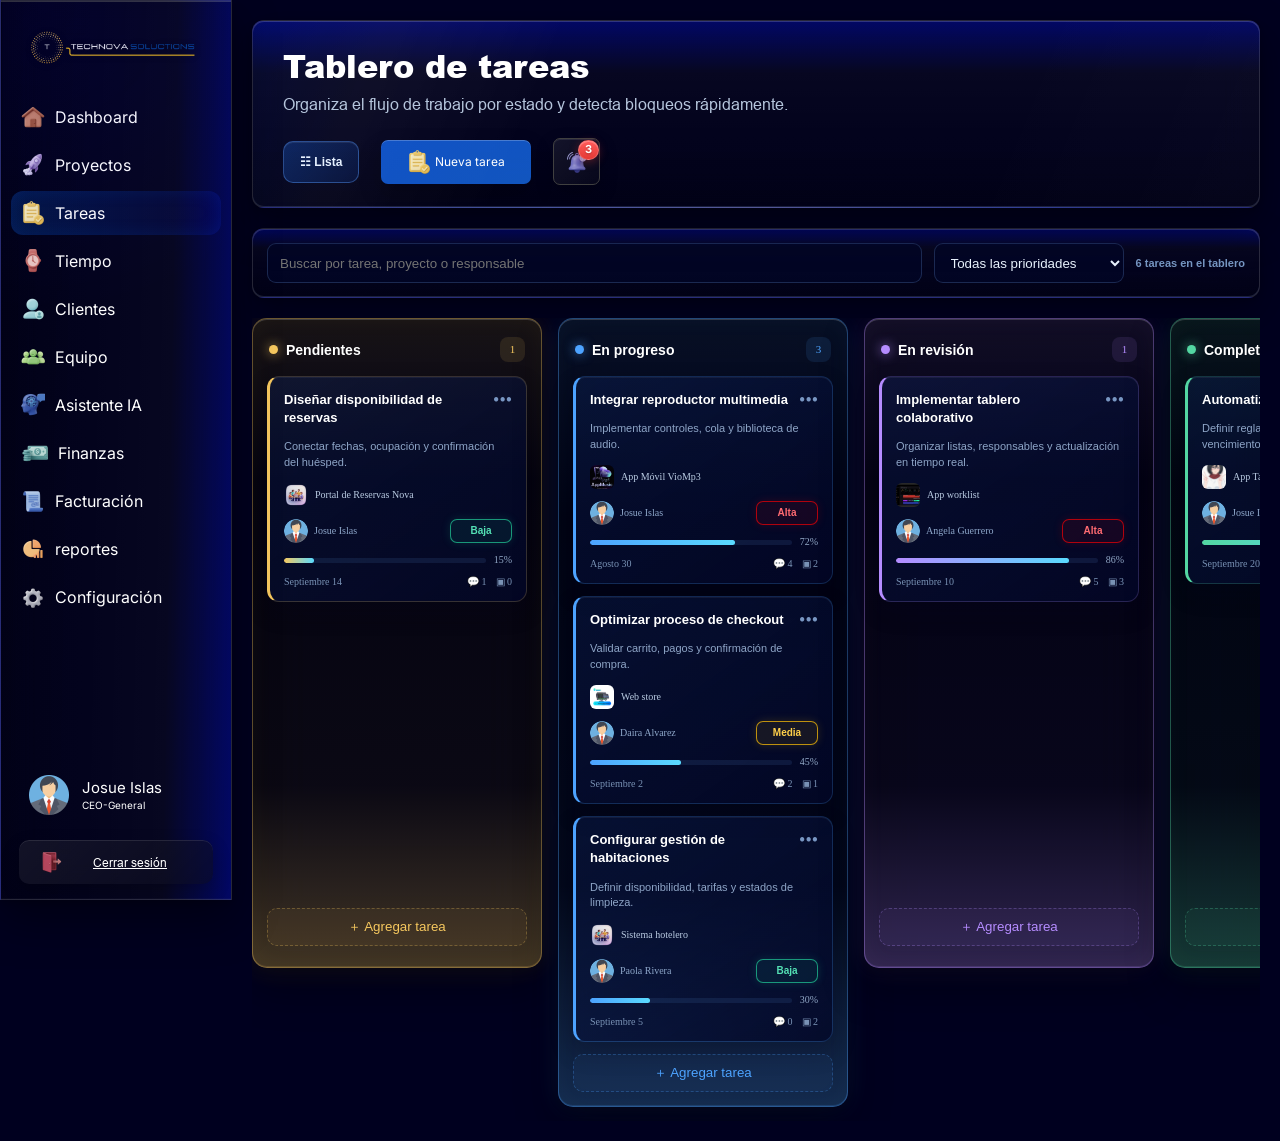
==== App/tareas-tablero.html @ 6a05a7f5 "Importar proyecto local TechNova System" ====
<!DOCTYPE html>
<html lang="es">
<head>
    <meta charset="UTF-8" />
    <meta name="viewport" content="width=device-width, initial-scale=1.0" />
    <title>Tablero de tareas | TechNova Solutions</title>
    <link href="assets/vendor/meyer-reset-2.0.min.css" rel="stylesheet" />
    <link href="css/globals.css" rel="stylesheet" />
    <link href="css/layout/base.css" rel="stylesheet" />
    <link href="css/navbar/structure.css" rel="stylesheet" />
    <link href="css/navbar/toggle.css" rel="stylesheet" />
    <link href="css/responsive.css" rel="stylesheet" />
    <link href="css/effects.css" rel="stylesheet" />
    <link href="css/navbar/base.css" rel="stylesheet" />
    <link href="css/header/base.css" rel="stylesheet" />
    <link href="css/notifications/button.css" rel="stylesheet" />
    <link href="css/header/controls.css" rel="stylesheet" />
    <link href="css/notifications/panel.css" rel="stylesheet" />
    <link href="css/navbar/items.css" rel="stylesheet" />
    <link href="css/pages/tareas.css" rel="stylesheet" />
    <link href="css/pages/tareas-tablero.css" rel="stylesheet" />
</head>
<body>
    <div class="dashboard tasks-board-page" data-tasks-board-api="" data-tasks-action-api="" data-tasks-csrf="">
        <technova-navbar active="tasks">
            <noscript>
                <nav aria-label="Navegación principal">
                    <a href="index.html">Dashboard</a>
                    <a href="proyectos.html">Proyectos</a>
                    <a href="tareas.html">Tareas</a>
                </nav>
            </noscript>
        </technova-navbar>

        <main class="tasks-board-shell">
            <header class="tasks-board-header glass-reactive">
                <div><span>Gestión visual</span><h1>Tablero de tareas</h1><p>Organiza el flujo de trabajo por estado y detecta bloqueos rápidamente.</p></div>
                <div class="tasks-board-header-actions" aria-label="Acciones del tablero de tareas">
                    <a href="tareas.html">☷ Lista</a>
                    <button class="row-6 tasks-new-button" type="button" data-board-create><img src="assets/img/image-2@2x.png" alt="" aria-hidden="true" /><span class="text-wrapper-7">Nueva tarea</span></button>
                    <div class="notification-wrapper">
                        <div class="row-7 notification-button" id="notificationButton" role="button" tabindex="0" aria-expanded="false" aria-label="Abrir notificaciones">
                            <img class="image-2" src="assets/img/image-14@2x.png" alt="" aria-hidden="true" />
                            <div class="div-wrapper" id="notificationBadge"><span class="text-wrapper-8" id="notificationCount">3</span></div>
                        </div>
                        <div class="notification-panel" id="notificationPanel" aria-label="Panel de notificaciones">
                            <div class="notification-panel-header">
                                <div class="notification-panel-title">Notificaciones <span id="notificationTotal">(3)</span></div>
                                <div class="notification-panel-actions">
                                    <button type="button" class="notification-mark-all" id="notificationMarkAll">Marcar leídas</button>
                                    <button type="button" class="notification-delete-all" id="notificationDeleteAll">Eliminar todas</button>
                                </div>
                            </div>
                            <div class="notification-list" id="notificationList">
                                <div class="notification-item unread" data-notification-id="1" data-created-at="2026-08-27T09:00:00"><div class="notification-icon project">T</div><div class="notification-content"><div class="notification-title">Nueva tarea asignada</div><div class="notification-description">Se asignó una nueva tarea en TechNova.</div><div class="notification-meta"><div class="notification-time">Recientemente</div><button type="button" class="notification-delete" aria-label="Eliminar notificación">Eliminar</button></div></div><span class="notification-status"></span></div>
                                <div class="notification-item unread" data-notification-id="2" data-created-at="2026-08-27T08:30:00"><div class="notification-icon alert">!</div><div class="notification-content"><div class="notification-title">Fecha límite próxima</div><div class="notification-description">Una tarea requiere seguimiento del equipo.</div><div class="notification-meta"><div class="notification-time">Hace 30 minutos</div><button type="button" class="notification-delete" aria-label="Eliminar notificación">Eliminar</button></div></div><span class="notification-status"></span></div>
                                <div class="notification-item unread" data-notification-id="3" data-created-at="2026-08-27T08:00:00"><div class="notification-icon system">S</div><div class="notification-content"><div class="notification-title">Recordatorio del sistema</div><div class="notification-description">Revisa las tareas pendientes del día.</div><div class="notification-meta"><div class="notification-time">Hace 1 hora</div><button type="button" class="notification-delete" aria-label="Eliminar notificación">Eliminar</button></div></div><span class="notification-status"></span></div>
                            </div>
                            <div class="notification-panel-footer"><button type="button" class="notification-view-all">Ver todas las notificaciones</button></div>
                        </div>
                    </div>
                </div>
            </header>
            <section class="tasks-board-toolbar glass-reactive" aria-label="Controles del tablero">
                <label><span class="sr-only">Buscar tareas</span><input type="search" placeholder="Buscar por tarea, proyecto o responsable" data-board-search /></label>
                <select data-board-priority aria-label="Filtrar por prioridad"><option value="all">Todas las prioridades</option><option value="high">Alta</option><option value="medium">Media</option><option value="low">Baja</option></select>
                <p data-board-summary aria-live="polite">6 tareas en el tablero</p>
            </section>
            <section class="tasks-kanban" data-tasks-board aria-label="Tablero Kanban">
                <section class="kanban-column" data-board-status="pending"><header><div><span class="kanban-status-dot"></span><h2>Pendientes</h2></div><strong data-board-count>1</strong></header><div class="kanban-cards" data-board-dropzone></div><button type="button" data-board-add="pending">＋ Agregar tarea</button></section>
                <section class="kanban-column" data-board-status="in-progress"><header><div><span class="kanban-status-dot"></span><h2>En progreso</h2></div><strong data-board-count>3</strong></header><div class="kanban-cards" data-board-dropzone></div><button type="button" data-board-add="in-progress">＋ Agregar tarea</button></section>
                <section class="kanban-column" data-board-status="review"><header><div><span class="kanban-status-dot"></span><h2>En revisión</h2></div><strong data-board-count>1</strong></header><div class="kanban-cards" data-board-dropzone></div><button type="button" data-board-add="review">＋ Agregar tarea</button></section>
                <section class="kanban-column" data-board-status="completed"><header><div><span class="kanban-status-dot"></span><h2>Completadas</h2></div><strong data-board-count>1</strong></header><div class="kanban-cards" data-board-dropzone></div><button type="button" data-board-add="completed">＋ Agregar tarea</button></section>
            </section>
        </main>

        <button class="task-editor-backdrop" type="button" data-board-editor-close aria-label="Cerrar formulario de tarea" hidden></button>
        <section class="task-editor" data-board-editor role="dialog" aria-modal="true" aria-labelledby="board-task-editor-title" hidden>
            <header class="task-editor-header"><div><span>Gestión de tarea</span><h2 id="board-task-editor-title">Nueva tarea</h2></div><button type="button" data-board-editor-close aria-label="Cerrar formulario">×</button></header>
            <form data-board-editor-form>
                <input type="hidden" name="taskId" />
                <label><span>Título</span><input name="title" required maxlength="120" autocomplete="off" /></label>
                <label><span>Descripción</span><textarea name="description" rows="3" maxlength="500"></textarea></label>
                <div class="task-editor-grid">
                    <label><span>Estado</span><select name="status"><option value="pending">Pendiente</option><option value="in-progress">En progreso</option><option value="review">En revisión</option><option value="blocked">Bloqueada</option><option value="completed">Completada</option></select></label>
                    <label><span>Prioridad</span><select name="priority"><option value="high">Alta</option><option value="medium" selected>Media</option><option value="low">Baja</option></select></label>
                    <label><span>Responsable</span><select name="assignee"><option value="josue-islas">Josué Islas</option><option value="daira-alvarez">Daira Álvarez</option><option value="paola-rivera">Paola Rivera</option><option value="angela-guerrero">Ángela Guerrero</option></select></label>
                    <label><span>Fecha límite</span><input name="dueDate" type="date" /></label>
                </div>
                <p class="task-editor-message" data-board-editor-message aria-live="polite"></p>
                <footer><button type="button" data-board-editor-close>Cancelar</button><button type="submit" data-board-editor-submit>Crear tarea</button></footer>
            </form>
        </section>

        <button class="task-detail-backdrop" type="button" data-board-detail-close aria-label="Cerrar detalle" hidden></button>
        <aside class="task-detail-drawer" data-board-detail role="dialog" aria-modal="true" aria-labelledby="board-detail-title" hidden>
            <header class="task-detail-header"><div><span data-board-detail-project>Proyecto</span><h2 id="board-detail-title" data-board-detail-title>Tarea</h2></div><button type="button" data-board-detail-close aria-label="Cerrar detalle">×</button></header>
            <div class="task-detail-actions"><button type="button" data-board-complete>✓ Marcar completada</button><a href="tareas.html" data-board-open-list>☷ Abrir en lista</a></div>
            <div class="task-detail-scroll">
                <section class="task-detail-section task-detail-summary"><div><span>Responsable</span><strong data-board-detail-assignee></strong></div><div><span>Prioridad</span><strong class="task-priority" data-board-detail-priority></strong></div><div><span>Estado</span><strong data-board-detail-status data-task-detail-status></strong></div><div><span>Vencimiento</span><strong data-board-detail-due></strong></div></section>
                <section class="task-detail-section"><header><h3>Descripción</h3></header><p data-board-detail-description></p></section>
                <section class="task-detail-section"><header><h3>Progreso</h3><strong data-board-detail-progress-value></strong></header><div class="task-detail-progress"><span data-board-detail-progress></span></div></section>
                <section class="task-detail-section"><header><h3>Subtareas</h3><span>Fallback local</span></header><div class="task-detail-subtasks" data-board-subtasks></div></section>
                <section class="task-detail-section"><header><h3>Actividad reciente</h3></header><ol class="task-detail-activity"><li><span></span><p><strong>Disponible en tablero</strong><small>Los movimientos se sincronizarán con el backend.</small></p></li></ol></section>
            </div>
        </aside>
    </div>
    <script src="assets/vendor/gsap-3.12.5.min.js"></script>
    <script src="js/components/technova-navbar.js"></script>
    <script src="js/navbar.js"></script>
    <script src="js/notifications.js"></script>
    <script src="js/pages/tasks-api.js?v=1"></script>
    <script src="js/pages/tasks-board.js"></script>
    <script src="js/pages/tasks-entry.js"></script>
</body>
</html>
---- App/css/globals.css ----
/* GUÍA: base global compartida por index.html y proyectos.html; define fuentes, box model y foco. Evitar reglas específicas de una vista aquí. */
@import url("../assets/vendor/meyer-reset-2.0.min.css");
@import url("https://fonts.googleapis.com/css?family=Inter:500,400"); /* @FONTWARNING[{"type": "restricted", "family": "Arial-Regular", "weight": "400", "style": "normal", "allowsCrossOrigin": true}] */
* {
  -webkit-font-smoothing: antialiased;
  box-sizing: border-box;
}
html,
body {
  margin: 0px;
  min-height: 100%;
}
/* a blue color as a generic focus style */
button:focus-visible {
  outline: 2px solid #4a90e2 !important;
  outline: -webkit-focus-ring-color auto 5px !important;
}
a {
  text-decoration: none;
}

@font-face {
  font-family: "Arial-Regular";
  src: url("../assets/fonts/Arial-Regular.ttf")
    format("truetype");
}
/* @FONTWARNING[{"type": "restricted", "family": "Arial-Bold", "weight": "700", "style": "normal", "allowsCrossOrigin": true}] */

@font-face {
  font-family: "Arial-Bold";
  src: url("../assets/fonts/Arial-Black.ttf")
    format("truetype");
}
---- App/css/layout/base.css ----
/* Modulo: Lienzo principal. Orden preservado desde el CSS original. */
/* GUÍA: define viewport y fondo raíz .dashboard; no colocar aquí tamaños internos de tarjetas o gráficas. */

.dashboard {
  background-color: #020120;
  width:100%;
    min-height:100vh;
    height:auto;
    overflow-x:hidden;
    overflow-y:auto;
    position:relative;
}
---- App/css/navbar/structure.css ----
/* Modulo: Estructura del navbar. Orden preservado desde el CSS original. */
/* GUÍA: geometría del navbar compartido. navbar.js cambia estados; no modificar anchos sin probar todos los breakpoints. */

.dashboard .navbar {
  display: flex;
  flex-direction: column;
  width: 13.12%;
  height: 867px;
  align-items: flex-start;
  justify-content: space-between;
  padding: 5px 0px;
  position: absolute;
  top: 0;
  left: 0;
  backdrop-filter: blur(15.5px) brightness(100%) saturate(105%)
    hue-rotate(10deg);
  -webkit-backdrop-filter: blur(15.5px) brightness(100%) saturate(105%)
    hue-rotate(10deg);
  box-shadow:
    inset 0 1px 0 rgba(255, 255, 255, 0.4),
    inset 1px 0 0 rgba(255, 255, 255, 0.32),
    inset 0 -1px 10px rgba(0, 0, 0, 0.2),
    inset -1px 0 10px rgba(0, 0, 0, 0.16);
  background: linear-gradient(
    98deg,
    rgba(7, 37, 65, 0) 0%,
    rgba(10, 22, 149, 0.09) 63%,
    rgba(13, 4, 255, 0.2) 100%
  );
}

.dashboard .column {
  align-items: flex-start;
  gap: 16px;
  padding: 10px;
  position: relative;
  align-self: stretch;
  width: 100%;
  flex: 0 0 auto;
  display: flex;
  flex-direction: column;
  justify-content: center;
}

.dashboard .logo {
  position: relative;
  align-self: stretch;
  width: 100%;
  height: 63px;
  background-image: url(../../assets/img/logo@2x.png);
  background-size: cover;
  background-position: 50% 50%;
}

.dashboard .div {
  display: flex;
  flex-direction: column;
  align-items: flex-start;
  justify-content: center;
  gap: 4px;
  position: relative;
  align-self: stretch;
  width: 100%;
  flex: 0 0 auto;
}

.dashboard .navbar a {
  color: inherit;
  text-decoration: none;
}

.dashboard .div-2 {
  display: flex;
  align-items: center;
  gap: 10px;
  padding: 10px;
  position: relative;
  align-self: stretch;
  width: 100%;
  flex: 0 0 auto;
}

.dashboard .image {
  position: relative;
  width: 24px;
  height: 24px;
  aspect-ratio: 1;
  object-fit: cover;
}

.dashboard .text-wrapper {
  position: relative;
  flex: 1;
  font-family: "Inter", Helvetica;
  font-weight: 400;
  color: #ffffff;
  font-size: 16px;
  letter-spacing: 0;
  line-height: normal;
  overflow: hidden;
  text-overflow: ellipsis;
  display: -webkit-box;
  -webkit-line-clamp: 1;
  -webkit-box-orient: vertical;
}

.dashboard .img {
  position: relative;
  width: 27px;
  height: 24px;
  aspect-ratio: 1.12;
}

.dashboard .column-2 {
  align-items: center;
  gap: 15px;
  padding: 10px 18px;
  position: relative;
  align-self: stretch;
  width: 100%;
  flex: 0 0 auto;
  display: flex;
  flex-direction: column;
  justify-content: center;
}

.dashboard .row {
  display: flex;
  align-items: center;
  justify-content: center;
  gap: 13px;
  padding: 10px;
  position: relative;
  align-self: stretch;
  width: 100%;
  flex: 0 0 auto;
}

.dashboard .vertical-container {
  position: relative;
  width: 40px;
  height: 40px;
  object-fit: cover;
}

.dashboard .column-3 {
  align-items: flex-start;
  gap: 2px;
  position: relative;
  flex: 1;
  flex-grow: 1;
  display: flex;
  flex-direction: column;
  justify-content: center;
}

.dashboard .text-wrapper-2 {
  position: relative;
  align-self: stretch;
  margin-top: -1px;
  font-weight: 400;
  font-size: 15px;
  overflow: hidden;
  text-overflow: ellipsis;
  display: -webkit-box;
  -webkit-line-clamp: 1;
  -webkit-box-orient: vertical;
  font-family: "Inter", Helvetica;
  color: #ffffff;
  letter-spacing: 0;
  line-height: normal;
}

.dashboard .text-wrapper-3 {
  position: relative;
  align-self: stretch;
  font-family: "Inter", Helvetica;
  font-weight: 400;
  color: #ffffff;
  font-size: 10px;
  letter-spacing: 0;
  line-height: normal;
  overflow: hidden;
  text-overflow: ellipsis;
  display: -webkit-box;
  -webkit-line-clamp: 1;
  -webkit-box-orient: vertical;
}

.dashboard .row-2 {
  display: flex;
  align-items: center;
  justify-content: center;
  gap: 4px;
  padding: 10px 20px;
  position: relative;
  align-self: stretch;
  width: 100%;
  flex: 0 0 auto;
  background-color: #302f2f;
}

.dashboard .text-wrapper-4 {
  position: relative;
  flex: 1;
  font-family: "Arial-Regular", Helvetica;
  font-weight: 400;
  color: #ffffff;
  font-size: 12px;
  text-align: center;
  letter-spacing: 0;
  line-height: normal;
  text-decoration: underline;
  overflow: hidden;
  text-overflow: ellipsis;
  display: -webkit-box;
  -webkit-line-clamp: 1;
  -webkit-box-orient: vertical;
}
---- App/css/navbar/toggle.css ----
/* Modulo: Boton responsive del navbar. Orden preservado desde el CSS original. */
/* GUÍA: botón hamburguesa consumido por navbar.js; sus tres spans forman el icono y aria-expanded comunica el estado. */

.dashboard .menu-toggle {
  display: none;
  align-items: center;
  justify-content: center;
  flex-direction: column;
  gap: 5px;
  width: 44px;
  height: 44px;
  margin: 10px;
  border: 1px solid #404040;
  border-radius: 8px;
  background: rgba(7, 37, 65, 0.35);
  cursor: pointer;
}

.dashboard .menu-toggle span {
  display: block;
  width: 20px;
  height: 2px;
  background-color: #ffffff;
  border-radius: 2px;
}
---- App/css/responsive.css ----
/* Modulo: Responsive estructural y solapamiento. Orden preservado desde el CSS original. */
/* GUÍA: overrides globales; conservar la cascada y probar 1280, 1024, 640 y 390 px después de cambios estructurales. */

/* Responsive layout overrides */
.dashboard {
  width: 100%;
  min-width: 0;
  min-height: 100vh;
  overflow-x: hidden;
}

.dashboard .navbar {
  width: 232px;
  min-width: 232px;
  height: 100vh;
  position: fixed;
  top: 0;
  left: 0;
}

.dashboard .header {
  position: relative;
  top: 0;
  left: 0;
  width: calc(100% - 232px);
  margin-left: 232px;
  min-height: 100vh;
  padding: 16px 20px 24px;
}

.dashboard .div-3 {
  align-items: stretch;
  flex-wrap: wrap;
}

.dashboard .frame {
  flex: 1 1 640px;
  min-width: 0;
}

.dashboard .frame-2 {
  display: grid;
  grid-template-columns: repeat(auto-fit, minmax(135px, 1fr));
  gap: 19px;
  width: 100%;
}

.dashboard .group-cards {
  flex: 1 1 360px;
  width: 100%;
  max-width: none;
  height: auto;
  display: flex;
  flex-direction: column;
  gap: 20px;
}

.dashboard .card-3,
.dashboard .card-4 {
  left: 0;
  width: 100%;
}

.dashboard .card-3 {
  z-index: 1;
}

.dashboard .card-4 {
  z-index: 2;
}

.dashboard .tooltip {
  width: min(100%, 336px);
}

.dashboard .grafica {
  height: auto;
  min-height: 495px;
}

.dashboard .column-5 {
  height: auto;
  min-height: 454px;
}

@media (min-width: 1025px) {
  .dashboard .header {
    width: calc(100% - 232px);
    margin-left: 232px;
  }
}

@media (min-width: 641px) and (max-width: 1024px) {
  .dashboard .navbar {
    position: sticky;
    top: 0;
    width: 100%;
    min-width: 0;
    height: auto;
    z-index: 20;
    padding: 0;
  }

  .dashboard .menu-toggle {
    display: inline-flex;
  }

  .dashboard .navbar .column,
  .dashboard .navbar .column-2 {
    display: none;
  }

  .dashboard .navbar.menu-open .column {
    display: flex;
  }

  .dashboard .navbar.menu-open .column-2 {
    display: flex;
    flex-direction: row;
    align-items: stretch;
    justify-content: space-between;
  }

  .dashboard .header {
    width: 100%;
    margin-left: 0;
    min-height: 0;
    padding: 14px 14px 20px;
  }

  .dashboard .div {
    display: grid;
    grid-template-columns: repeat(2, minmax(0, 1fr));
    gap: 6px;
  }

  .dashboard .row-3 {
    height: auto;
    min-height: 100px;
    flex-wrap: wrap;
    gap: 12px;
    padding: 16px;
  }

  .dashboard .row-4 {
    max-width: 100%;
    width: 100%;
    flex-wrap: wrap;
    gap: 8px;
  }

  .dashboard .row-14 {
    padding: 0 20px;
  }

  .dashboard .switch-container-4 {
    flex-wrap: wrap;
  }
}

@media (max-width: 640px) {
  .dashboard .navbar {
    position: sticky;
    top: 0;
    width: 100%;
    min-width: 0;
    height: auto;
    z-index: 20;
    padding: 0;
  }

  .dashboard .menu-toggle {
    display: inline-flex;
  }

  .dashboard .navbar .column,
  .dashboard .navbar .column-2 {
    display: none;
  }

  .dashboard .navbar.menu-open .column,
  .dashboard .navbar.menu-open .column-2 {
    display: flex;
  }

  .dashboard .header {
    width: 100%;
    margin-left: 0;
    min-height: 0;
    padding: 12px;
    gap: 16px;
  }

  .dashboard .column {
    padding: 8px;
  }

  .dashboard .div {
    display: grid;
    grid-template-columns: minmax(0, 1fr);
    gap: 4px;
  }

  .dashboard .column-2 {
    padding: 8px;
    gap: 8px;
  }

  .dashboard .row {
    justify-content: flex-start;
  }

  .dashboard .row-2 {
    padding: 10px;
  }

  .dashboard .row-3 {
    height: auto;
    min-height: 100px;
    flex-wrap: wrap;
    gap: 12px;
    padding: 12px;
  }

  .dashboard .column-4 {
    width: 100%;
  }

  .dashboard .text-wrapper-5 {
    font-size: 26px;
  }

  .dashboard .p {
    font-size: 14px;
  }

  .dashboard .row-4 {
    width: 100%;
    max-width: 100%;
    flex-wrap: wrap;
    gap: 8px;
  }

  .dashboard .row-5,
  .dashboard .row-6,
  .dashboard .row-7 {
    max-width: none;
    width: 100%;
    flex: 1 1 100%;
  }

  .dashboard .frame-2 {
    grid-template-columns: minmax(0, 1fr);
    gap: 12px;
  }

  .dashboard .card,
  .dashboard .card-2 {
    height: 190px;
  }

  .dashboard .grafica {
    padding: 0 10px 20px;
    min-height: 420px;
  }

  .dashboard .row-8 {
    flex-wrap: wrap;
    gap: 8px;
  }

  .dashboard .row-9 {
    padding: 0;
  }

  .dashboard .row-14 {
    padding: 0;
    flex-wrap: wrap;
    gap: 8px;
  }

  .dashboard .text-wrapper-13,
  .dashboard .text-wrapper-14,
  .dashboard .text-wrapper-16 {
    font-size: 13px;
  }

  .dashboard .card-3,
  .dashboard .card-4 {
    padding: 12px;
  }

  .dashboard .switch-container-4 {
    flex-wrap: wrap;
    gap: 16px;
  }
}
/* ==========================================================
   AJUSTES RESPONSIVE TECNOVA
   Mantiene el aspecto original y corrige altura, flujo y scroll.
   Estas reglas deben permanecer al final del archivo.
   ========================================================== */

html,
body {
  width: 100%;
  min-height: 100%;
  background: #020120;
}

body {
  overflow-x: hidden;
  overflow-y: auto;
}

.dashboard {
  display: block;
  width: 100%;
  min-width: 0;
  min-height: 100vh;
  height: auto;
  overflow: visible;
  position: relative;
  background-color: #020120;
}

/* Barra lateral fija en escritorio, con scroll propio si no cabe. */
.dashboard .navbar {
  width: 232px;
  min-width: 232px;
  height: 100dvh;
  min-height: 100vh;
  position: fixed;
  inset: 0 auto 0 0;
  z-index: 1000;
  overflow-x: hidden;
  overflow-y: auto;
  overscroll-behavior: contain;
}

/* Contenido principal dentro del flujo normal del documento. */
.dashboard .header {
  display: flex;
  position: relative;
  top: auto;
  left: auto;
  width: calc(100% - 232px);
  min-width: 0;
  min-height: 100vh;
  height: auto;
  margin-left: 232px;
  justify-content: flex-start;
  padding: 20px 20px 32px;
  box-sizing: border-box;
  overflow: visible;
}

/* Encabezado superior: permite crecer cuando los controles saltan de línea. */
.dashboard .row-3 {
  height: auto;
  min-height: 100px;
  flex-wrap: wrap;
  gap: 16px;
  padding-top: 16px;
  padding-bottom: 16px;
}

.dashboard .column-4,
.dashboard .row-4,
.dashboard .row-5,
.dashboard .row-6,
.dashboard .row-7 {
  min-width: 0;
  
}

.dashboard .row-4 {
  width: 100%;
  max-width: 494px;
  flex-wrap: wrap;
  gap: 10px;
}

/* Área principal: las columnas bajan de forma natural sin quedar recortadas. */
.dashboard .div-3 {
  align-items: stretch;
  flex-wrap: wrap;
  overflow: visible;
}

.dashboard .frame {
  flex: 1 1 640px;
  min-width: 0;
}

.dashboard .frame-2 {
  display: grid;
  grid-template-columns: repeat(5, minmax(130px, 1fr));
  width: 100%;
  min-width: 0;
  gap: 19px;
}

.dashboard .card,
.dashboard .card-2 {
  width: 100%;
  min-width: 0;
  height: 206px;
}

/* La gráfica conserva su altura visual, pero puede crecer si lo necesita. */
.dashboard .grafica {
  height: auto;
  min-height: 523px;
  overflow: hidden;
}

.dashboard .column-wrapper {
  min-height: 454px;
}

.dashboard .column-5 {
  height: auto;
  min-height: 454px;
}

/* Panel derecho: elimina posicionamiento absoluto para que cuente en la altura. */
.dashboard .group-cards {
  display: flex;
  flex: 1 1 360px;
  flex-direction: column;
  align-self: flex-start;
  width: min(100%, 444px);
  max-width: 444px;
  height: auto;
  min-height: 0;
  gap: 24px;
  position: relative;
}

.dashboard .card-3,
.dashboard .card-4 {
  position: relative;
  top: auto;
  left: auto;
  width: 100%;
  max-width: 444px;
  height: auto;
  box-sizing: border-box;
}

.dashboard .card-3 {
  min-height: 399px;
}

.dashboard .card-4 {
  min-height: 449px;
}

/* Evita que imágenes o SVG generen desbordamiento horizontal. */
.dashboard img,
.dashboard svg {
  max-width: 100%;
}

/* Laptops y pantallas medianas. */
@media (max-width: 1280px) {
  .dashboard .frame-2 {
    grid-template-columns: repeat(3, minmax(150px, 1fr));
  }

  .dashboard .group-cards {
    width: 100%;
    max-width: none;
  }

  .dashboard .card-3,
  .dashboard .card-4 {
    max-width: none;
  }
}

/* Tablet: menú lateral plegable y contenido a ancho completo. */
@media (max-width: 1024px) {
  .dashboard .navbar {
    width: 250px;
    min-width: 250px;
    transform: translateX(-100%);
    transition: transform 0.25s ease;
    box-shadow: 12px 0 30px rgba(0, 0, 0, 0.35);
  }

  .dashboard .navbar.menu-open {
    transform: translateX(0);
  }

  .dashboard .menu-toggle {
    display: flex;
    position: fixed;
    top: 8px;
    left: 8px;
    z-index: 1100;
  }

  .dashboard .header {
    width: 100%;
    margin-left: 0;
    padding: 76px 20px 28px;
  }

  .dashboard .row-3 {
    align-items: flex-start;
    
  }

  .dashboard .column-4 {
    width: 100%;
  }

  .dashboard .row-4 {
    max-width: none;
    justify-content: flex-start;
  }

  .dashboard .frame {
    flex-basis: 100%;
  }

  .dashboard .frame-2 {
    grid-template-columns: repeat(2, minmax(150px, 1fr));
  }

  .dashboard .group-cards {
    flex-basis: 100%;
  }
}

/* Móvil. */
@media (max-width: 640px) {
  .dashboard .header {
    gap: 18px;
    padding: 68px 12px 24px;
  }

  .dashboard .row-3 {
    padding: 16px;
  }

  .dashboard .text-wrapper-5 {
    font-size: 27px;
  }

  .dashboard .row-4 {
    display: grid;
    grid-template-columns: 1fr auto;
    width: 100%;
  }

  .dashboard .row-5 {
    grid-column: 1 / -1;
    width: 100%;
    max-width: none;
  }

  .dashboard .row-6 {
    width: 100%;
    max-width: none;
  }

  .dashboard .row-7 {
    width: 47px;
  }

  .dashboard .frame-2 {
    grid-template-columns: 1fr;
  }

  .dashboard .card,
  .dashboard .card-2 {
    min-height: 190px;
    height: auto;
  }

  .dashboard .grafica {
    min-height: 440px;
    padding-left: 8px;
    padding-right: 8px;
  }

  .dashboard .row-9 {
    padding-left: 12px;
  }

  .dashboard .row-14 {
    padding-left: 20px;
    padding-right: 20px;
  }

  .dashboard .card-3,
  .dashboard .card-4 {
    padding-left: 18px;
    padding-right: 18px;
  }

  .dashboard .tooltip {
    max-width: 100%;
    transform-origin: top center;
  }
}

/* Teléfonos muy estrechos: reduce la tarjeta bancaria sin alterar su diseño. */
@media (max-width: 390px) {
  .dashboard .tooltip {
    transform: scale(0.88);
    margin-bottom: -28px;
  }

  .dashboard .switch-container-4 {
    gap: 16px;
  }
}

/* =========================================================
   FIX NAVBAR RESPONSIVE
   El botón hamburguesa está dentro de .navbar. Por eso no se
   debe desplazar todo el navbar fuera de la pantalla.
   ========================================================= */
@media (max-width: 1024px) {
  .dashboard .navbar {
    /* Estado cerrado: conserva visible únicamente el botón. */
    display: flex;
    position: fixed;
    top: 0;
    left: 0;
    right: auto;
    bottom: auto;
    width: 64px;
    min-width: 64px;
    height: 64px;
    min-height: 64px;
    padding: 0;
    overflow: visible;
    transform: none;
    transition:
      width 0.25s ease,
      height 0.25s ease,
      background-color 0.25s ease;
    background: transparent;
    box-shadow: none;
    backdrop-filter: none;
    -webkit-backdrop-filter: none;
    z-index: 1000;
  }

  .dashboard .menu-toggle {
    display: inline-flex;
    position: fixed;
    top: 10px;
    left: 10px;
    width: 44px;
    height: 44px;
    margin: 0;
    z-index: 1200;
  }

  .dashboard .navbar .column,
  .dashboard .navbar .column-2 {
    display: none;
  }

  .dashboard .navbar.menu-open {
    width: min(280px, 86vw);
    min-width: 0;
    height: 100dvh;
    min-height: 100vh;
    padding-top: 64px;
    overflow-x: hidden;
    overflow-y: auto;
    background: linear-gradient(
      98deg,
      rgba(4, 4, 33, 0.98) 0%,
      rgba(9, 12, 56, 0.96) 23%,
      rgba(10, 22, 149, 0.96) 100%
    );
    box-shadow: 12px 0 30px rgba(0, 0, 0, 0.45);
    backdrop-filter: blur(15.5px);
    -webkit-backdrop-filter: blur(15.5px);
  }

  .dashboard .navbar.menu-open .column,
  .dashboard .navbar.menu-open .column-2 {
    display: flex;
    width: 100%;
  }

  .dashboard .navbar.menu-open .column-2 {
    margin-top: auto;
    flex-direction: column;
  }

  .dashboard .header {
    width: 100%;
    margin-left: 0;
    padding-top: 76px;
  }

  .dashboard .row-3 {
    padding-top: 22px;
    padding-right: 30px;
    padding-bottom: 22px;
    padding-left: 30px;
  }

  .dashboard .text-wrapper-5 {
    max-width: 100%;
    font-size: clamp(24px, 3.2vw, 26px);
    line-height: 1.15;
    white-space: normal;
    overflow-wrap: anywhere;
  }
}

@media (max-width: 640px) {
  .dashboard .header {
    padding-top: 68px;
  }

  .dashboard .navbar.menu-open {
    width: min(300px, 92vw);
  }

  .dashboard .row-3 {
    padding-top: 20px;
    padding-right: 16px;
    padding-bottom: 20px;
    padding-left: 16px;
  }

  .dashboard .text-wrapper-5 {
    font-size: clamp(22px, 6.2vw, 24px);
  }
}

/* =========================================================
   FIX TARJETAS DEL PANEL DERECHO
   Evita que "Fondos de inversión" se monte sobre
   "Herramientas de desarrollo" al apilarse verticalmente.
   ========================================================= */
.dashboard .group-cards {
  display: flex;
  flex-direction: column;
  align-items: stretch;
  gap: 28px;
  height: auto;
  overflow: visible;
}

.dashboard .card-3,
.dashboard .card-4 {
  position: relative;
  inset: auto;
  flex: 0 0 auto;
  width: 100%;
  height: auto;
  margin: 0;
}

/* La tarjeta bancaria usa elementos internos absolutos;
   esta altura reserva el espacio real que necesitan. */
.dashboard .card-3 {
  min-height: 500px;
  justify-content: flex-start;
  padding-top: 34px;
  padding-bottom: 34px;
}

.dashboard .card-3 .tooltip {
  flex: 0 0 auto;
  margin-top: 20px;
  margin-bottom: 0;
}

.dashboard .card-4 {
  min-height: 449px;
}

/* Cuando ambas tarjetas ocupan toda la fila, se reserva un
   poco más de altura para la tarjeta bancaria. */
@media (max-width: 1280px) {
  .dashboard .card-3 {
    min-height: 540px;
  }
}

@media (max-width: 640px) {
  .dashboard .group-cards {
    gap: 22px;
  }

  .dashboard .card-3 {
    min-height: 500px;
    padding-top: 28px;
    padding-bottom: 28px;
  }

  .dashboard .card-3 .tooltip {
    margin-top: 14px;
  }
}

@media (max-width: 390px) {
  .dashboard .card-3 {
    min-height: 450px;
  }

  /* Compensa visualmente la reducción aplicada a .tooltip. */
  .dashboard .card-3 .tooltip {
    margin-bottom: -20px;
  }
}

/* =========================================================
   SUPERPOSICIÓN VISUAL INTENCIONAL DEL PANEL DERECHO
   Herramientas de desarrollo se monta sobre la parte baja
   de Fondos de inversión, manteniendo el flujo responsive.
   ========================================================= */
.dashboard .group-cards {
  --cards-overlap: clamp(105px, 9vw, 145px);
  gap: 0;
  isolation: isolate;
  overflow: visible;
}

.dashboard .card-3 {
  position: relative;
  z-index: 1;
  min-height: 565px;
  padding-bottom: calc(34px + var(--cards-overlap));
  overflow: visible;
}

.dashboard .card-4 {
  position: relative;
  z-index: 3;
  margin-top: calc(-1 * var(--cards-overlap));
  min-height: 449px;
  background-color: rgba(3, 4, 50, 0.92);
  backdrop-filter: blur(9px) brightness(100%) saturate(108%);
  -webkit-backdrop-filter: blur(9px) brightness(100%) saturate(108%);
}

/* El contenido de la tarjeta superior siempre queda visible. */
.dashboard .card-4 > * {
  position: relative;
  z-index: 1;
}

@media (max-width: 1280px) {
  .dashboard .group-cards {
    --cards-overlap: clamp(95px, 12vw, 130px);
  }

  .dashboard .card-3 {
    min-height: 550px;
    padding-bottom: calc(30px + var(--cards-overlap));
  }
}

@media (max-width: 640px) {
  .dashboard .group-cards {
    --cards-overlap: 86px;
  }

  .dashboard .card-3 {
    min-height: 500px;
    padding-bottom: calc(24px + var(--cards-overlap));
  }

  .dashboard .card-4 {
    border-radius: 20px 20px 12px 12px;
  }
}

@media (max-width: 390px) {
  .dashboard .group-cards {
    --cards-overlap: 70px;
  }

  .dashboard .card-3 {
    min-height: 465px;
  }
}

/* =========================================================
   AJUSTE FINAL: SUPERPOSICIÓN HASTA LA TARJETA BANCARIA
   El desplazamiento ya no aumenta la altura de card-3.
   ========================================================= */
.dashboard .group-cards {
  --cards-overlap: clamp(190px, 18vw, 220px);
  gap: 0;
  overflow: visible;
  isolation: isolate;
}

.dashboard .card-3 {
  min-height: 500px;
  padding-top: 34px;
  padding-bottom: 34px;
  overflow: visible;
  z-index: 1;
}

.dashboard .card-4 {
  position: relative;
  z-index: 5;
  margin-top: calc(-1 * var(--cards-overlap));
  transform: translateY(0);
}

@media (max-width: 1280px) {
  .dashboard .group-cards {
    --cards-overlap: clamp(185px, 22vw, 245px);
  }

  .dashboard .card-3 {
    min-height: 500px;
    padding-bottom: 30px;
  }
}

@media (max-width: 640px) {
  .dashboard .group-cards {
    --cards-overlap: 175px;
  }

  .dashboard .card-3 {
    min-height: 470px;
    padding-bottom: 24px;
  }
}

@media (max-width: 390px) {
  .dashboard .group-cards {
    --cards-overlap: 145px;
  }

  .dashboard .card-3 {
    min-height: 440px;
  }
}
---- App/css/effects.css ----
/* Modulo: Superficies y efectos Liquid Glass compartidos. Orden preservado desde dashboard.css original. */
/* GUÍA: concentra reflejos y vidrio reutilizables; no duplicar el halo en cada componente salvo una variante justificada. */

/* =========================================================
   LIQUID GLASS — conserva la paleta original
   Estilo inspirado en vidrio líquido elegante de iOS.
   Solo transparencias oscuras, reflejos blancos sutiles
   y profundidad neutra; sin nuevos tonos azul/violeta.
   ========================================================= */

.dashboard .navbar {
  background:
    linear-gradient(-89deg,
      rgba(2, 15, 198, 0.437) 0%,
      rgba(255, 255, 255, 0.025) 28%,
      rgba(255, 255, 255, 0.008) 62%,
      rgba(0, 0, 0, 0.16) 100%),
    rgba(3, 3, 22, 0.58);
  border: 1px solid rgba(255, 255, 255, 0.15);
  -webkit-backdrop-filter: blur(26px) saturate(125%);
  backdrop-filter: blur(26px) saturate(125%);
  box-shadow:
    inset 0 1px 0 rgba(255, 255, 255, 0.18),
    inset 0 -1px 0 rgba(255, 255, 255, 0.025),
    0 18px 42px rgba(0, 0, 0, 0.4),
    0 2px 8px rgba(0, 0, 0, 0.2);
}
  

.dashboard .row-3 {
  background:
    linear-gradient(180deg,
      rgba(2, 15, 198, 0.437) 0%,
      rgba(255, 255, 255, 0.025) 28%,
      rgba(255, 255, 255, 0.008) 62%,
      rgba(0, 0, 0, 0.16) 100%),
    rgba(3, 3, 22, 0.58);
  border: 1px solid rgba(255, 255, 255, 0.15);
  -webkit-backdrop-filter: blur(26px) saturate(125%);
  backdrop-filter: blur(26px) saturate(125%);
  box-shadow:
    inset 0 1px 0 rgba(255, 255, 255, 0.18),
    inset 0 -1px 0 rgba(255, 255, 255, 0.025),
    0 18px 42px rgba(0, 0, 0, 0.4),
    0 2px 8px rgba(0, 0, 0, 0.2);
}




.dashboard {
  background-color: #020120;
  background-image: none;
}

/* Superficies principales de vidrio oscuro */


.dashboard .card,
.dashboard .card-2,
.dashboard .grafica,
/*.dashboard .card-3,*/
.dashboard .card-4,
.dashboard .switch-container-3 {
  background:
    linear-gradient(0deg,
      rgba(2, 15, 198, 0.437) 0%,
      rgba(2, 15, 198, 0.025) 28%,
      rgba(2, 15, 198, 0.008) 62%,
      rgba(2, 15, 198, 0.16) 100%),
    rgba(0, 0, 0, 0.58);
  border: 1px solid rgba(255, 255, 255, 0.15);
  -webkit-backdrop-filter: blur(26px) saturate(125%);
  backdrop-filter: blur(2px) saturate(125%);
  box-shadow:
    inset 0 1px 0 rgba(255, 255, 255, 0.18),
    inset 0 -1px 0 rgba(255, 255, 255, 0.025),
    0 18px 42px rgba(0, 0, 0, 0.4),
    0 2px 8px rgba(0, 0, 0, 0.2);
}

/* Reflejo líquido neutro */
.dashboard .navbar::before,
.dashboard .row-3::before,
.dashboard .card::before,
.dashboard .card-2::before,
.dashboard .grafica::before,
.dashboard .card-3::before,
.dashboard .card-4::before {
  background:
    linear-gradient(112deg,
      rgba(2, 36, 188, 0.16) 0%,
      rgba(255, 255, 255, 0.055) 13%,
      transparent 29%,
      transparent 73%,
      rgba(255, 255, 255, 0.025) 100%);
  opacity: 0.62;
  mix-blend-mode: screen;
}

/* Halo suave interior sin colores añadidos */
.dashboard .navbar::after,
.dashboard .row-3::after,
.dashboard .card::after,
.dashboard .card-2::after,
.dashboard .grafica::after,
.dashboard .card-3::after,
.dashboard .card-4::after {
  content: "";
  position: absolute;
  inset: 1px;
  z-index: 0;
  pointer-events: none;
  border-radius: inherit;
  background: radial-gradient(
    circle at 18% 0%,
    rgba(13, 4, 255, 0.07),
    transparent 34%
  );
}



/* Panel superpuesto: profundidad elegante, no luminosa */
.dashboard .card-4 {
  box-shadow:
    inset 0 1px 0 rgba(255, 255, 255, 0.18),
    inset 0 -1px 0 rgba(255, 255, 255, 0.025),
    0 -10px 30px rgba(0, 0, 0, 0.2),
    0 24px 52px rgba(0, 0, 0, 0.5);
}

/* Controles y filas internas */
.dashboard .row-5,
.dashboard .row-7,
.dashboard .row-10,
.dashboard .container-3,
.dashboard .row-2 {
  background:
    linear-gradient(135deg,
      rgba(255, 255, 255, 0.065),
      rgba(255, 255, 255, 0.015)),
    rgba(4, 4, 24, 0.52);
  border-color: rgba(255, 255, 255, 0.13);
  box-shadow:
    inset 0 1px 0 rgba(255, 255, 255, 0.1),
    0 7px 18px rgba(0, 0, 0, 0.22);
}

.dashboard .container-3  {
 background: -webkit-linear-gradient(145deg, #0702947f,#000433,#000433);
 background: linear-gradient(90deg, #07029483,#000433,#000433);/* W3C, IE 10+/ Edge, Firefox 16+, Chrome 26+, Opera 12+, Safari 7+ */                                             
 border-color: rgba(255, 255, 255, 0.2);
  box-shadow:
    inset 0 1px 0 rgba(255, 255, 255, 0.23),
    0 10px 22px rgba(0, 0, 0, 0.24);
  }

  .dashboard .switch-container-3  {
 background: -webkit-linear-gradient(145deg, #070294c6,#000433,#000433);
 background: linear-gradient(90deg, #070294c6,#000433,#000433);/* W3C, IE 10+/ Edge, Firefox 16+, Chrome 26+, Opera 12+, Safari 7+ */                                             
 border-color: rgba(255, 255, 255, 0.2);
  box-shadow:
    inset 0 1px 0 rgba(255, 255, 255, 0.23),
    0 10px 22px rgba(0, 0, 0, 0.24);
  }

/* Conserva el azul original del botón, pero como vidrio */
.dashboard .row-6 {
  background:
    linear-gradient(145deg,
      rgba(43, 89, 225, 0.18),
      rgba(255, 255, 255, 0.035)),
    rgba(13, 110, 253, 0.72);
  border-color: rgba(255, 255, 255, 0.2);
  box-shadow:
    inset 0 1px 0 rgba(255, 255, 255, 0.23),
    0 10px 22px rgba(0, 0, 0, 0.24);
}

/* Tarjeta bancaria: mantiene exactamente su color y arte */
.dashboard .cardbank {
  border: 1px solid rgba(255, 255, 255, 0.17);
  box-shadow:
    inset 0 1px 0 rgba(255, 255, 255, 0.15),
    0 24px 46px rgba(0, 0, 0, 0.52);
}

.dashboard .cardbank::after {
  background: linear-gradient(
    118deg,
    rgba(255, 255, 255, 0.11),
    transparent 23%,
    transparent 74%,
    rgba(255, 255, 255, 0.025)
  );
}

/* Hamburguesa oscura y transparente */
.dashboard .menu-toggle {
  background:
    linear-gradient(145deg,
      rgba(255, 255, 255, 0.09),
      rgba(255, 255, 255, 0.015)),
    rgba(3, 3, 22, 0.76);
  border-color: rgba(255, 255, 255, 0.16);
  -webkit-backdrop-filter: blur(24px) saturate(125%);
  backdrop-filter: blur(24px) saturate(125%);
  box-shadow:
    inset 0 1px 0 rgba(255, 255, 255, 0.14),
    0 12px 26px rgba(0, 0, 0, 0.35);
}

/* Hover discreto, sin cambiar la paleta */
@media (hover: hover) {
  .dashboard .card:hover,
  .dashboard .card-2:hover {
    transform: translateY(-3px);
    border-color: rgba(255, 255, 255, 0.22);
    box-shadow:
      inset 0 1px 0 rgba(255, 255, 255, 0.22),
      0 22px 46px rgba(0, 0, 0, 0.46);
  }
}

@media (max-width: 640px) {
  .dashboard .navbar,
  .dashboard .row-3,
  .dashboard .card,
  .dashboard .card-2,
  .dashboard .grafica,
  .dashboard .card-3,
  .dashboard .card-4,
  .dashboard .switch-container-3 {
    background:
      linear-gradient(145deg,
        rgba(2, 15, 198, 0.337),
        rgba(255, 255, 255, 0.012)),
      rgba(3, 3, 22, 0.7);
    -webkit-backdrop-filter: blur(20px) saturate(115%);
    backdrop-filter: blur(20px) saturate(115%);
  }
}
---- App/css/navbar/base.css ----
/* Modulo: Estados e interacciones principales del navbar. Orden preservado desde dashboard.css original. */
/* GUÍA: hover, focus y estado abierto. El enlace activo se complementa en items.css mediante aria-current. */

/*==================================================
    NAVBAR HOVER PREMIUM
===================================================*/

.dashboard .navbar .div-2{

    position: relative;

    overflow: hidden;

    border-radius: 12px;

    transition:

        transform .25s ease,

        background .25s ease,

        box-shadow .25s ease,

        border-color .25s ease;

}

.dashboard .navbar .div-2::before{

    content:"";

    position:absolute;

    inset:0;

    border-radius:inherit;

    opacity:0;

    pointer-events:none;

    background:

        linear-gradient(

            135deg,

            rgba(255,255,255,.12),

            rgba(255,255,255,.02)

        );

    transition:

        opacity .25s ease;

}

.dashboard .navbar .div-2:hover{

    transform:

        translateX(4px);

   background:

linear-gradient(

180deg,

rgba(255,255,255,.05),

rgba(255,255,255,.015)

);

    border:

        1px solid rgba(110,160,255,.14);

    box-shadow:

        inset 0 1px 0 rgba(255,255,255,.12),

        0 8px 20px rgba(0,0,0,.18),

        0 0 18px rgba(60,120,255,.05);

}

.dashboard .navbar .div-2:hover::before{

    opacity:1;

}

.dashboard .navbar .div-2 .text-wrapper{

    transition:

        color .25s ease,

        letter-spacing .25s ease;

}

.dashboard .navbar .div-2:hover .text-wrapper{

    color:#ffffff;

    letter-spacing:.2px;

}

.dashboard .navbar .div-2 img{

    transition:

        transform .25s ease,

        filter .25s ease;

}

.dashboard .navbar .div-2:hover img{

    transform:scale(1.08);

    filter:

        brightness(1.18)

        saturate(1.15);

}



/*==================================================
    INDICADOR LATERAL
===================================================*/

.dashboard .navbar .div-2::after{

    content:"";

    position:absolute;

    left:0;

    top:15%;

    width:3px;

    height:70%;

    border-radius:999px;

    background:

        linear-gradient(

            #3b82f6,

            #60a5fa

        );

    opacity:0;

    transform:

        scaleY(.5);

    transition:

        .25s;

}

.dashboard .navbar .div-2:hover::after{

    opacity:1;

    transform:

        scaleY(1);

}





/*==========================================
    BOTÓN LIQUID GLASS
==========================================*/

.dashboard .row-6{

    position: relative;

    overflow: hidden;

    isolation: isolate;

}
.dashboard .row-6::after{

    content:"";

    position:absolute;

    top:-80%;

    left:-45%;

    width:35%;

    height:260%;

    pointer-events:none;

    border-radius:20px;

    transform:

        rotate(22deg)

        translateX(0);

    opacity:0;

   background:

linear-gradient(

90deg,

transparent,

rgba(255,255,255,.18),

rgba(170,210,255,.42),

rgba(255,255,255,.18),

transparent

);

    filter:

        blur(2px);

}

.dashboard .row-6:hover::after{

    opacity:1;

    animation:

        liquidButtonShine

        1.6s

        cubic-bezier(.22,.61,.36,1)

        forwards;

}

@keyframes liquidButtonShine{

    from{

        transform:

            rotate(22deg)

            translateX(-40%);

    }

    to{

        transform:

            rotate(22deg)

            translateX(420%);

    }

}

.dashboard .row-6{

    transition:

        transform .28s ease,

        box-shadow .28s ease,

        border-color .28s ease;

}


/* efecto pulse agranda el elemento al pasar el cursor */
.dashboard .row-6:hover,
.dashboard .row-7:hover {

    transform:

        translateY(-2px);

    box-shadow:

        0 12px 30px rgba(0,0,0,.22),

        inset 0 1px 0 rgba(255,255,255,.16);

}

.dashboard .row-6:hover{

    box-shadow:

        inset 0 1px 0 rgba(255,255,255,.18),

        0 12px 30px rgba(0,0,0,.20),

        0 0 18px rgba(60,120,255,.10);

}
---- App/css/header/base.css ----
/* Modulo: Estructura del encabezado. Orden preservado desde el CSS original. */
/* GUÍA: layout y tipografía base del encabezado Dashboard; controles interactivos viven en controls.css y notifications/. */

.dashboard .header {
  flex-direction: column;
  width: 86.88%;
  justify-content: center;
  gap: 25px;
  padding: 0px 20px;
  position: absolute;
  top: -2px;
  left: 16.11%;
  display: flex;
  align-items: center;
}

.dashboard .row-3 {
  display: flex;
  height: 100px;
  align-items: center;
  justify-content: space-between;
  padding: 0px 30px;
  position: relative;
  align-self: stretch;
  width: 100%;
  border-radius: 12px;
  backdrop-filter: blur(2px) brightness(100%) saturate(100%);
  -webkit-backdrop-filter: blur(2px) brightness(100%) saturate(100%);
  box-shadow:
    inset 0 1px 0 rgba(255, 255, 255, 0.4),
    inset 1px 0 0 rgba(255, 255, 255, 0.32),
    inset 0 -1px 1px rgba(0, 0, 0, 0.13),
    inset -1px 0 1px rgba(0, 0, 0, 0.11);
  background: linear-gradient(
    180deg,
    rgba(13, 4, 255, 0.2) 0%,
    rgba(10, 23, 147, 0.09) 36%,
    rgba(7, 37, 65, 0) 100%
  );
}

.dashboard .column-4 {
  width: 259px;
  align-items: flex-start;
  gap: 8px;
  position: relative;
  display: flex;
  flex-direction: column;
  justify-content: center;
}

.dashboard .text-wrapper-5 {
  position: relative;
  align-self: stretch;
  margin-top: -1px;
  font-family: "Arial-Bold", Helvetica;
  font-weight: 700;
  color: #ffffff;
  font-size: 32px;
  letter-spacing: 0;
  line-height: normal;
}

.dashboard .p {
  position: relative;
  align-self: stretch;
  font-family: "Arial-Regular", Helvetica;
  font-weight: 400;
  color: #ffffff;
  font-size: 16px;
  letter-spacing: 0;
  line-height: normal;
}

.dashboard .row-4 {
  display: flex;
  max-width: 494px;
  align-items: center;
  justify-content: space-between;
  position: relative;
  flex: 1;
  flex-grow: 1;
}

.dashboard .row-5 {
  display: flex;
  max-width: 255px;
  align-items: center;
  justify-content: flex-end;
  gap: 4px;
  padding: 10px 18px;
  position: relative;
  flex: 1;
  flex-grow: 1;
  border-radius: 7px;
  border: 1px solid;
  border-color: #404040;
}

.dashboard .text-wrapper-6 {
  position: relative;
  flex: 1;
  font-family: "Arial-Regular", Helvetica;
  font-weight: 400;
  color: #ffffff;
  font-size: 12px;
  letter-spacing: 0;
  line-height: normal;
  overflow: hidden;
  text-overflow: ellipsis;
  display: -webkit-box;
  -webkit-line-clamp: 1;
  -webkit-box-orient: vertical;
}

.dashboard .img-2 {
  position: relative;
  width: 21px;
  height: 21px;
  aspect-ratio: 1;
}

.dashboard .row-6 {
  display: flex;
  max-width: 150px;
  align-items: center;
  justify-content: flex-end;
  gap: 4px;
  padding: 10px 16px;
  position: relative;
  flex: 1;
  flex-grow: 1;
  background-color: #2b59e1;
  border-radius: 7px;
}

.dashboard a.row-6 {
  color: inherit;
  text-decoration: none;
}

.dashboard .text-wrapper-7 {
  position: relative;
  flex: 1;
  font-family: "Inter", Helvetica;
  font-weight: 400;
  color: #ffffff;
  font-size: 12px;
  letter-spacing: 0;
  line-height: normal;
  overflow: hidden;
  text-overflow: ellipsis;
  display: -webkit-box;
  -webkit-line-clamp: 1;
  -webkit-box-orient: vertical;
}

.dashboard .row-7 {
  display: flex;
  max-width: 47px;
  align-items: center;
  justify-content: flex-end;
  gap: 10px;
  padding: 10px;
  position: relative;
  flex: 1;
  flex-grow: 1;
  border-radius: 7px;
  border: 1px solid;
  border-color: #404040;
}

.dashboard .image-2 {
  position: relative;
  width: 25px;
  height: 25px;
  aspect-ratio: 1;
  object-fit: cover;
}

.dashboard .div-wrapper {
  display: inline-flex;
  align-items: center;
  justify-content: center;
  gap: 10px;
  padding: 3.5px 6px;
  position: absolute;
  top: 1px;
  right: 0;
  background-color: #ee4c45;
  border-radius: 360px;
}

.dashboard .text-wrapper-8 {
  display: flex;
  align-items: center;
  justify-content: center;
  width: fit-content;
  margin-top: -1px;
  font-family: "Inter", Helvetica;
  color: #00000033;
  font-size: 10px;
  text-align: center;
  white-space: nowrap;
  position: relative;
  font-weight: 400;
  letter-spacing: 0;
  line-height: normal;
}
---- App/css/notifications/button.css ----
/* Modulo: Campana y estado de notificaciones. Orden preservado desde dashboard.css original. */
/* GUÍA: campana, badge y animación de alerta. notifications.js actualiza contador y aria-label. */

/* =========================================
   NOTIFICACIONES
   ========================================= */

.dashboard .row-7 .div-wrapper {

    display: inline-flex;

    align-items: center;
    justify-content: center;
 
    min-width: 20px;
    height: 20px;

    padding: 0 6px;

    border-radius: 999px;

    background: linear-gradient(
        180deg,
        #ff5b5b,
        #e53935
    );

    border:
        1px solid rgba(255,255,255,.18);

    box-shadow:

        0 2px 10px rgba(229,57,53,.35),

        inset 0 1px 0 rgba(255,255,255,.25);

}


/* Número */

.dashboard .row-7
.div-wrapper
.text-wrapper-8 {

    color: #ffffff;

    font-size: 11px;

    font-weight: 700;
    line-height: 1;

    letter-spacing: .2px;

    text-shadow:
        0 1px 2px rgba(0,0,0,.25);

}
.dashboard .row-7
.div-wrapper.notification-pulse {

    animation:
        notificationPulse
        .75s
        ease-out
        1;

}


@keyframes notificationPulse {

    0% {

        transform: scale(1);

        box-shadow:
            0 0 0 0 rgba(229,57,53,.45);

    }


    45% {

        transform: scale(1.18);

        box-shadow:
            0 0 0 8px rgba(229,57,53,.12);

    }


    100% {

        transform: scale(1);

        box-shadow:
            0 0 0 16px rgba(229,57,53,0);

    }

}


/* =========================================
   NOTIFICACIÓN ACTIVA - DOBLE RESPIRACIÓN
   ========================================= */

.dashboard .row-7
.div-wrapper.has-notification {

    animation:
        notificationBreath
        2.8s
        ease-in-out
        infinite;

}


/* Doble latido + halo suave */

@keyframes notificationBreath {

    /* Reposo inicial */
    0% {

        transform: scale(1);

        box-shadow:
            0 2px 10px rgba(229,57,53,.35),
            inset 0 1px 0 rgba(255,255,255,.25),
            0 0 0 0 rgba(229,57,53,0);

    }


    /* Primer latido */
    10% {

        transform: scale(1.12);

        box-shadow:
            0 2px 12px rgba(229,57,53,.42),
            inset 0 1px 0 rgba(255,255,255,.28),
            0 0 0 6px rgba(229,57,53,.10);

    }


    /* Vuelve */
    18% {

        transform: scale(1);

        box-shadow:
            0 2px 10px rgba(229,57,53,.35),
            inset 0 1px 0 rgba(255,255,255,.25),
            0 0 0 10px rgba(229,57,53,.04);

    }


    /* Segundo latido, más pequeño */
    28% {

        transform: scale(1.07);

        box-shadow:
            0 2px 12px rgba(229,57,53,.38),
            inset 0 1px 0 rgba(255,255,255,.27),
            0 0 0 7px rgba(229,57,53,.08);

    }


    /* Vuelve */
    38% {

        transform: scale(1);

        box-shadow:
            0 2px 10px rgba(229,57,53,.35),
            inset 0 1px 0 rgba(255,255,255,.25),
            0 0 0 14px rgba(229,57,53,0);

    }


    /* Reposo largo */
    100% {

        transform: scale(1);

        box-shadow:
            0 2px 10px rgba(229,57,53,.35),
            inset 0 1px 0 rgba(255,255,255,.25),
            0 0 0 16px rgba(229,57,53,0);

    }

}

.dashboard .row-5{
 

    cursor:pointer;

    position:relative;

    overflow:hidden;

    border-radius:14px;

    transition:

        .28s;

}

/* =========================================================
   NOTIFICACIONES
   LIQUID GLASS SHINE + HALO SIN RECORTE
   ========================================================= */

.dashboard .row-7 {

    position: relative;

    /*
       IMPORTANTE:
       visible permite que el pulse rojo
       salga del botón.
    */
    overflow: visible;

    isolation: isolate;

    cursor: pointer;

    z-index: 5;

    border-radius: 7px;

    transition:
        transform .28s cubic-bezier(.22,.61,.36,1),
        box-shadow .28s ease,
        border-color .28s ease;

}


/* =========================================
   CAPA DEL REFLEJO
   ========================================= */

.dashboard .row-7::before {

    content: "";

    position: absolute;

    /*
       IMPORTANTE:
       el propio pseudo-elemento tiene
       exactamente el tamaño del botón.
    */

    inset: 0;

    border-radius: inherit;

    pointer-events: none;

    z-index: 1;

    opacity: 0;


    /*
       El reflejo está dentro del background
       de esta capa, por lo que NO necesita
       overflow:hidden en .row-7.
    */

    background:

          linear-gradient(
            115deg,

            transparent 0%,

            transparent 42%,

            rgba(255,255,255,.08) 46%,

            rgba(185,215,255,.48) 50%,

            rgba(255,255,255,.08) 54%,

            transparent 58%,

            transparent 100%
        );


    /*
       Muy importante:
       evita que el reflejo se repita
    */

    background-repeat: no-repeat;


    background-size:
        200% 100%;


    background-position:
        150% center;


    filter:
        blur(.6px);

}



/* =========================================
   HOVER
   ========================================= */

.dashboard .row-7:hover::before {

    opacity: 1;

    animation:

        notificationLiquidShine

        1.6s

        cubic-bezier(.22,.61,.36,1) /* esto hace que el reflejo se mueva más rápido al principio y más lento al final */

        forwards;

}
@keyframes notificationLiquidShine {

    from {

        background-position:
            150% center; 

    }

    to {

        background-position:
            -150% center; 

    }

}
.dashboard .row-7 .image-2 {

    position: relative; 

    z-index: 3;

}


.dashboard .row-7 .div-wrapper {

    z-index: 5; 

}
---- App/css/header/controls.css ----
/* Modulo: Selector de periodo y controles del encabezado. Orden preservado desde dashboard.css original. */
/* GUÍA: estados visuales de selectores y botones. periods.js administra apertura y accesibilidad; este archivo no contiene lógica. */

/* =========================================
   SELECTOR DE PERIODO
   ========================================= */

.dashboard .report-period-wrapper {

    position: relative;
 z-index: 5000;
    flex: 1;

    max-width: 255px;

}

.dashboard .report-period-menu {
    z-index: 9999;
}


/* Botón */

.dashboard .report-period-button {

    cursor: pointer;

    position: relative;

    overflow: hidden;

    isolation: isolate;

    transition:

        transform .28s ease,

        border-color .28s ease,

        box-shadow .28s ease,

        background .28s ease;

}


/* Hover */

.dashboard .report-period-button:hover {

    transform: translateY(-2px);

    border-color:
        rgba(120,170,255,.18);

    box-shadow:

        inset 0 1px 0
        rgba(255,255,255,.16),

        0 12px 26px
        rgba(0,0,0,.20),

        0 0 18px
        rgba(60,120,255,.08);

}


/* =========================================
   REFLEJO LIQUID GLASS
   ========================================= */

.dashboard
.report-period-button::after {

    content:"";

    position:absolute;

    top:-90%;

    left:-50%;

    width:34%;

    height:280%;

    pointer-events:none;

    opacity:0;

    transform:

        rotate(22deg)

        translateX(-60%);

    background:

        linear-gradient(

            90deg,

            transparent,

            rgba(255,255,255,.15),

            rgba(175,210,255,.38),

            rgba(255,255,255,.12),

            transparent

        );

    filter: blur(2px);

}


.dashboard
.report-period-button:hover::after {

    opacity:1;

    animation:

        reportButtonShine

        1.8s

        cubic-bezier(.22,.61,.36,1)

        forwards;

}


@keyframes reportButtonShine {

    from {

        transform:

            rotate(22deg)

            translateX(-60%);

    }

    to {

        transform:

            rotate(22deg)

            translateX(450%);

    }

}


/* Flecha */

.dashboard
.report-period-arrow {

    transition:
        transform .25s ease;

}


.dashboard
.report-period-wrapper.is-open
.report-period-arrow {

    transform:
        rotate(180deg);

}


/* =========================================
   MENÚ
   ========================================= */

.dashboard
.report-period-menu {

    position:absolute;

    top: calc(100% + 10px);

    right:0;

    width:280px;

    padding:14px;

    border-radius:16px;

    z-index:2000;


    background:

        linear-gradient(
            145deg,
            rgba(255,255,255,.07),
            rgba(13,40,180,.08),
            rgba(3,5,30,.80)
        );


    border:
        1px solid
        rgba(180,205,255,.15);


    backdrop-filter:
        blur(24px)
        saturate(130%);

    -webkit-backdrop-filter:
        blur(24px)
        saturate(130%);


    box-shadow:

        inset 0 1px 0
        rgba(255,255,255,.14),

        0 22px 50px
        rgba(0,0,0,.42);


    opacity:0;

    visibility:hidden;

    transform:
        translateY(-8px)
        scale(.98);

    transition:

        opacity .22s ease,

        transform .22s ease,

        visibility .22s;

}


.dashboard
.report-period-wrapper.is-open
.report-period-menu {

    opacity:1;

    visibility:visible;

    transform:
        translateY(0)
        scale(1);

}


/* =========================================
   HEADER DEL SELECTOR
   ========================================= */

.dashboard
.report-period-header {

    display:flex;

    align-items:center;

    justify-content:space-between;

    gap:10px;

    margin-bottom:14px;

}


.dashboard
.report-current-month {

    color:#ffffff;

    font-size:14px;

    font-weight:600;

    text-align:center;

    flex:1;

}


/* Flechas anterior/siguiente */

.dashboard
.period-nav-button {

    width:34px;

    height:34px;

    border-radius:9px;

    border:

        1px solid
        rgba(255,255,255,.10);

    color:#ffffff;

    font-size:22px;

    cursor:pointer;

    background:

        rgba(255,255,255,.035);

    transition:

        transform .2s ease,

        background .2s ease,

        border-color .2s ease;

}


.dashboard
.period-nav-button:hover {

    transform:
        translateY(-1px);

    background:

        rgba(40,90,220,.18);

    border-color:

        rgba(120,170,255,.22);

}


/* =========================================
   LISTA DE MESES
   ========================================= */

.dashboard
.report-month-list {

    display:grid;

    grid-template-columns:
        repeat(3,1fr);

    gap:7px;

}


.dashboard
.report-month-option {

    padding:8px 5px;

    border-radius:8px;

    border:
        1px solid transparent;

    color:
        rgba(255,255,255,.70);

    background:
        transparent;

    cursor:pointer;

    font-size:11px;

    text-align:center;

    transition:
        background .2s ease,
        border-color .2s ease,
        color .2s ease,
        transform .2s ease;

}


.dashboard
.report-month-option:hover {

    color:#ffffff;

    transform:
        translateY(-1px);

    background:

        rgba(40,80,220,.12);

}


.dashboard
.report-month-option.active {

    color:#ffffff;

    background:

        linear-gradient(
            135deg,
            rgba(43,89,225,.32),
            rgba(13,110,253,.10)
        );

    border-color:

        rgba(130,170,255,.20);

}


/* Responsive */

@media(max-width:640px){

    .dashboard
    .report-period-wrapper {

        max-width:none;

        width:100%;

    }


    .dashboard
    .report-period-menu {

        left:0;

        right:auto;

        width:min(
            300px,
            calc(100vw - 40px)
        );

    }

}


/* =========================================================
   FIX DEFINITIVO - SELECTOR DE PERIODO SOBRE LAS CARDS
   ========================================================= */

/*
   El dropdown vive dentro de row-3.
   Por eso debemos elevar TODO row-3 por encima del contenido.
*/

.dashboard .row-3 {
    position: relative;

    z-index: 100;

    overflow: visible !important;
}


/*
   El contenido inferior queda en un nivel menor.
*/

.dashboard .div-3 {
    position: relative;

    z-index: 1;
}


/*
   Contenedor de controles del header
*/

.dashboard .row-4 {
    position: relative;

    z-index: 110;

    overflow: visible !important;
}


/*
   Wrapper del selector
*/

.dashboard .report-period-wrapper {

    position: relative;

    z-index: 120;

    overflow: visible !important;
}


/*
   Dropdown
*/

.dashboard .report-period-menu {

    position: absolute;

    top: calc(100% + 10px);

    right: 0;

    width: 280px;

    padding: 14px;

    border-radius: 16px;


    /*
       Ya no necesitamos valores absurdos como 9999,
       porque elevamos el padre correctamente.
    */

    z-index: 150;


    /*
       Fondo más sólido.
       Sigue siendo Liquid Glass,
       pero ya no se confunde con lo que hay detrás.
    */

    background:

        linear-gradient(
            145deg,
            rgba(255,255,255,.08),
            rgba(15,35,140,.16) 38%,
            rgba(3,5,30,.96) 100%
        );


    border:
        1px solid rgba(180,205,255,.22);


    -webkit-backdrop-filter:
        blur(32px)
        saturate(135%);

    backdrop-filter:
        blur(32px)
        saturate(135%);


    box-shadow:

        inset 0 1px 0
        rgba(255,255,255,.16),

        0 25px 60px
        rgba(0,0,0,.62),

        0 0 30px
        rgba(20,60,180,.09);


    isolation: isolate;

}
---- App/css/notifications/panel.css ----
/* Modulo: Panel, grupos y responsive de notificaciones. Orden preservado desde dashboard.css original. */
/* GUÍA: panel Liquid Glass, grupos y estado vacío; notifications.js administra visibilidad, foco y contenido. */

/* =========================================================
   PANEL DE NOTIFICACIONES
   LIQUID GLASS PREMIUM
   ========================================================= */

.dashboard .notification-wrapper {

    position: relative;

    display: inline-flex;

    align-items: center;

    justify-content: center;

    z-index: 300;

}


/* =========================================================
   BOTÓN
   ========================================================= */

.dashboard .notification-button {

    position: relative;

    cursor: pointer;

}


/* =========================================================
   PANEL
   ========================================================= */

.dashboard .notification-panel {

    position: absolute;

    top: calc(100% + 12px);

    right: 0;

    width: 360px;

    max-height: 430px;

    display: flex;

    flex-direction: column;

    padding: 10px;

    border-radius: 18px;

    z-index: 500;


    background:

        linear-gradient(
            145deg,
            rgba(255,255,255,.09),
            rgba(15,35,140,.16) 38%,
            rgba(3,5,30,.96) 100%
        );


    border:

        1px solid
        rgba(180,205,255,.20);


    -webkit-backdrop-filter:

        blur(30px)
        saturate(135%);


    backdrop-filter:

        blur(30px)
        saturate(135%);


    box-shadow:

        inset 0 1px 0
        rgba(255,255,255,.16),

        0 25px 60px
        rgba(0,0,0,.55),

        0 0 30px
        rgba(40,80,220,.08);


    /*
       Estado cerrado
    */

    opacity: 0;

    visibility: hidden;

    pointer-events: none;


    transform:

        translateY(-8px)
        scale(.97);


    transform-origin:

        top right;


    transition:

        opacity .24s ease,

        transform .24s
        cubic-bezier(.22,.61,.36,1),

        visibility .24s;

}


/* =========================================================
   PANEL ABIERTO
   ========================================================= */

.dashboard
.notification-wrapper.is-open
.notification-panel {

    opacity: 1;

    visibility: visible;

    pointer-events: auto;


    transform:

        translateY(0)
        scale(1);

}


/* =========================================================
   HEADER
   ========================================================= */

.dashboard .notification-panel-header {

    display: flex;

    align-items: center;

    justify-content: space-between;

    gap: 10px;

    padding:

        10px
        10px
        13px;


    border-bottom:

        1px solid
        rgba(255,255,255,.08);

}


.dashboard .notification-panel-title {

    color: #ffffff;

    font-family:
        "Arial-Bold",
        Helvetica;

    font-size: 15px;

    font-weight: 700;

}


/* =========================================================
   MARCAR TODAS
   ========================================================= */

.dashboard .notification-mark-all {

    border: 0;

    padding: 6px 8px;

    border-radius: 7px;

    cursor: pointer;

    color:

        rgba(170,200,255,.90);

    background:

        rgba(60,100,220,.08);

    font-size: 10px;

    transition:

        background .22s ease,

        color .22s ease,

        transform .22s ease;

}


.dashboard
.notification-mark-all:hover {

    color: #ffffff;

    transform:

        translateY(-1px);

    background:

        rgba(60,100,220,.18);

}


/* =========================================================
   LISTA
   ========================================================= */

.dashboard .notification-list {

    display: flex;

    flex-direction: column;

    gap: 6px;

    width: 100%;

    max-height: 310px;

    padding: 8px 3px;

    overflow-y: auto;

    overflow-x: hidden;

    scroll-behavior: smooth;

    overscroll-behavior: contain;

}


/* SCROLLBAR */

.dashboard .notification-list {

    scrollbar-width: thin;

    scrollbar-color:

        rgba(80,120,255,.40)

        rgba(255,255,255,.025);

}


.dashboard
.notification-list::-webkit-scrollbar {

    width: 5px;

}


.dashboard
.notification-list::-webkit-scrollbar-track {

    background:

        rgba(255,255,255,.02);

}


.dashboard
.notification-list::-webkit-scrollbar-thumb {

    border-radius: 999px;

    background:

linear-gradient(

180deg,

rgba(120,160,255,.85),

rgba(60,95,255,.45)

);

}


/* =========================================================
   NOTIFICACIÓN
   ========================================================= */

.dashboard .notification-item {

    display: grid;

    grid-template-columns:

        34px
        1fr
        auto;

    align-items: center;

    gap: 10px;

    padding: 10px;

    border-radius: 11px;

    cursor: pointer;

    position: relative;


    background:

        rgba(255,255,255,.018);


    border:

        1px solid
        transparent;


    transition:

        transform .24s
        cubic-bezier(.22,.61,.36,1),

        background .24s ease,

        border-color .24s ease,

        opacity .24s ease;

}


/* =========================================================
   NO LEÍDA
   ========================================================= */

.dashboard
.notification-item.unread {

    background:

        linear-gradient(
            90deg,
            rgba(45,85,220,.10),
            rgba(255,255,255,.015)
        );


    border-color:

        rgba(90,130,255,.08);

}


/* =========================================================
   HOVER
   ========================================================= */

.dashboard
.notification-item:hover {

    transform:

        translateX(3px);


    background:

        linear-gradient(
            90deg,
            rgba(50,95,235,.14),
            rgba(255,255,255,.025)
        );


    border-color:

        rgba(120,160,255,.12);

}


/* =========================================================
   ICONO
   ========================================================= */

.dashboard .notification-icon {

    display: flex;

    align-items: center;

    justify-content: center;

    width: 34px;

    height: 34px;

    border-radius: 10px;

    color: #ffffff;

    font-size: 13px;

    font-weight: 700;

}


/* Proyecto */

.dashboard
.notification-icon.project {

    background:

        rgba(64,143,222,.18);

    box-shadow:

        inset 0 0 0 1px
        rgba(64,143,222,.22),

        0 0 14px
        rgba(64,143,222,.08);

}


/* Dinero */

.dashboard
.notification-icon.payment {

    background:

        rgba(49,196,119,.16);

    box-shadow:

        inset 0 0 0 1px
        rgba(49,196,119,.20),

        0 0 14px
        rgba(49,196,119,.08);

}


/* Advertencia */

.dashboard
.notification-icon.alert {

    background:

        rgba(223,96,77,.16);

    box-shadow:

        inset 0 0 0 1px
        rgba(223,96,77,.20),

        0 0 14px
        rgba(223,96,77,.08);

}


/* Sistema */

.dashboard
.notification-icon.system {

    background:

        rgba(255,255,255,.07);

}


/* =========================================================
   CONTENIDO
   ========================================================= */

.dashboard .notification-content {

    min-width: 0;

}


.dashboard .notification-title {

    margin-bottom: 3px;

    color: #ffffff;

    font-size: 11px;

    font-weight: 600;

}


.dashboard .notification-description {

    color:

        rgba(255,255,255,.58);

    font-size: 9px;

    line-height: 1.35;

}


.dashboard .notification-time {

    margin-top: 5px;

    color:

        rgba(150,180,255,.60);

    font-size: 8px;

}


/* =========================================================
   INDICADOR NO LEÍDO
   ========================================================= */

.dashboard .notification-status {

    width: 7px;

    height: 7px;

    border-radius: 50%;

    background:

        #4d82ff;

    box-shadow:

        0 0 6px
        rgba(77,130,255,.75),

        0 0 12px
        rgba(77,130,255,.30);

}


/* =========================================================
   FOOTER
   ========================================================= */

.dashboard .notification-panel-footer {

    padding: 8px 5px 3px;

    border-top:

        1px solid
        rgba(255,255,255,.07);

}


.dashboard .notification-view-all {

    width: 100%;

    padding: 9px;

    border: 0;

    border-radius: 8px;

    cursor: pointer;

    color:

        rgba(190,210,255,.85);

    background:

        rgba(50,90,220,.06);

    font-size: 10px;

    transition:

        background .22s ease,

        color .22s ease;

}


.dashboard
.notification-view-all:hover {

    color: #ffffff;

    background:

        rgba(50,90,220,.15);

}


/* =========================================================
   RESPONSIVE
   ========================================================= */

@media (max-width: 640px) {

    .dashboard .notification-panel {

        width:

            min(
                350px,
                calc(100vw - 28px)
            );

        right: -4px;

    }

}

/*==================================================
PANEL NOTIFICACIONES
LIQUID GLASS PREMIUM V2
==================================================*/

.dashboard .notification-panel{

    position:absolute;

    top:calc(100% + 12px);

    right:0;

    width:360px;

    max-height:500px;

    display:flex;

    flex-direction:column;

    padding:10px;

    border-radius:18px;

    z-index:500;

    /* MÁS OPACO */

    background:

        linear-gradient(
            160deg,

            rgba(28,36,78,.95) 0%,

            rgba(18,24,60,.96) 35%,

            rgba(10,14,42,.97) 70%,

            rgba(7,10,28,.98) 100%
        );

    /* Glass */

    backdrop-filter:
        blur(30px)
        saturate(145%);

    -webkit-backdrop-filter:
        blur(30px)
        saturate(145%);

    /* Borde */

    border:

        1px solid
        rgba(170,195,255,.18);

    /* Sombra */

    box-shadow:

        inset 0 1px 0
        rgba(255,255,255,.10),

        inset 0 -1px 0
        rgba(255,255,255,.03),

        0 24px 60px
        rgba(0,0,0,.55),

        0 0 28px
        rgba(45,95,255,.08);

    overflow:hidden;

    opacity:0;

    visibility:hidden;

    pointer-events:none;

    transform:
        translateY(-8px)
        scale(.97);

    transform-origin:
        top right;

    transition:

        opacity .25s ease,

        transform .28s cubic-bezier(.22,.61,.36,1),

        visibility .25s;

}

.dashboard .notification-panel::before{

    content:"";

    position:absolute;

    inset:0;

    border-radius:inherit;

    pointer-events:none;

    background:

        linear-gradient(

            180deg,

            rgba(255,255,255,.14),

            rgba(255,255,255,.03) 22%,

            transparent 55%

        );

}

.dashboard .notification-panel::after{

    content:"";

    position:absolute;

    top:-120%;

    left:-40%;

    width:55%;

    height:280%;

    pointer-events:none;

    transform:
        rotate(24deg);

    background:

        linear-gradient(

            90deg,

            transparent,

            rgba(255,255,255,.05),

            transparent

        );

    opacity:.55;

}

/*==================================================
TOTAL DE NOTIFICACIONES
==================================================*/

.dashboard
#notificationTotal{

    color:
        rgba(170,195,255,.82);

    font-size:12px;

    font-weight:500;

    margin-left:4px;

}

/* =========================================================
   NOTIFICACIONES AGRUPADAS POR FECHA
   ========================================================= */


/* =========================================================
   ACCIONES DEL HEADER
   ========================================================= */

.dashboard .notification-panel-actions {

    display: flex;

    align-items: center;

    justify-content: flex-end;

    gap: 6px;

    flex-wrap: wrap;

}


/* =========================================================
   ELIMINAR TODAS
   ========================================================= */

.dashboard .notification-delete-all {

    border: 0;

    padding: 6px 8px;

    border-radius: 7px;

    cursor: pointer;

    color:
        rgba(255,150,150,.88);

    background:
        rgba(220,60,70,.07);

    font-size: 10px;

    transition:

        color .22s ease,

        background .22s ease,

        transform .22s ease,

        box-shadow .22s ease;

}


.dashboard .notification-delete-all:hover {

    color:
        #ffffff;

    transform:
        translateY(-1px);

    background:
        rgba(220,60,70,.17);

    box-shadow:
        0 5px 14px
        rgba(220,60,70,.08);

}


/* =========================================================
   GRUPO
   ========================================================= */

.dashboard .notification-group {

    display: flex;

    flex-direction: column;

    gap: 6px;

    width: 100%;

}


/* =========================================================
   HEADER DEL GRUPO
   ========================================================= */

.dashboard .notification-group-header {

    display: flex;

    align-items: center;

    gap: 10px;

    padding:

        9px
        7px
        5px;

}


/* TEXTO */

.dashboard .notification-group-title {

    flex: 0 0 auto;

    color:
        rgba(185,205,255,.68);

    font-size: 9px;

    font-weight: 700;

    letter-spacing:
        .8px;

    text-transform:
        uppercase;

}


/* LÍNEA */

.dashboard .notification-group-line {

    flex: 1;

    height: 1px;

    background:

        linear-gradient(
            90deg,
            rgba(125,155,255,.20),
            rgba(255,255,255,.035),
            transparent
        );

}


/* =========================================================
   META
   FECHA + ELIMINAR
   ========================================================= */

.dashboard .notification-meta {

    display: flex;

    align-items: center;

    justify-content: space-between;

    gap: 10px;

    margin-top: 5px;

}


/* =========================================================
   BOTÓN ELIMINAR INDIVIDUAL
   ========================================================= */

.dashboard .notification-delete {

    border: 0;

    padding: 3px 6px;

    border-radius: 6px;

    cursor: pointer;

    color:
        rgba(255,145,145,.54);

    background:
        transparent;

    font-size: 8px;

    opacity: .45;

    transition:

        opacity .22s ease,

        color .22s ease,

        background .22s ease,

        transform .22s ease;

}


/*
   Solo gana presencia cuando pasamos
   sobre la notificación.
*/

.dashboard
.notification-item:hover
.notification-delete {

    opacity: 1;

}


.dashboard
.notification-delete:hover {

    color:
        #ff9d9d;

    background:
        rgba(230,70,80,.10);

    transform:
        translateY(-1px);

}


/* =========================================================
   ELIMINACIÓN ANIMADA
   ========================================================= */

.dashboard
.notification-item.is-removing {

    pointer-events: none;

    animation:

        notificationRemove

        .30s

        cubic-bezier(.22,.61,.36,1)

        forwards;

}


@keyframes notificationRemove {

    0% {

        opacity: 1;

        transform:
            translateX(0)
            scale(1);

        max-height: 100px;

    }


    70% {

        opacity: 0;

        transform:
            translateX(15px)
            scale(.97);

    }


    100% {

        opacity: 0;

        transform:
            translateX(18px)
            scale(.96);

        max-height: 0;

        padding-top: 0;

        padding-bottom: 0;

        margin: 0;

    }

}


/* =========================================================
   ESTADO SIN NOTIFICACIONES
   ========================================================= */

.dashboard .notification-empty {

    display: flex;

    flex-direction: column;

    align-items: center;

    justify-content: center;

    min-height: 165px;

    padding: 25px;

    color:
        rgba(255,255,255,.48);

    text-align: center;

}


.dashboard .notification-empty-icon {

    display: flex;

    align-items: center;

    justify-content: center;

    width: 42px;

    height: 42px;

    margin-bottom: 10px;

    border-radius: 13px;

    color:
        rgba(175,200,255,.75);

    background:
        rgba(80,110,220,.08);

    border:
        1px solid
        rgba(150,180,255,.09);

    font-size: 18px;

}


.dashboard .notification-empty-title {

    margin-bottom: 4px;

    color:
        rgba(255,255,255,.78);

    font-size: 11px;

    font-weight: 600;

}


.dashboard .notification-empty-text {

    color:
        rgba(255,255,255,.38);

    font-size: 9px;

}


/* =========================================================
   MOBILE
   ========================================================= */

@media (max-width:640px) {

    .dashboard .notification-panel-header {

        align-items: flex-start;

    }


    .dashboard .notification-panel-actions {

        gap: 4px;

    }


    .dashboard .notification-mark-all,
    .dashboard .notification-delete-all {

        padding:
            5px
            6px;

        font-size:
            9px;

    }

}

/* =========================================================
   FIX FINAL
   PANEL DE NOTIFICACIONES RESPONSIVE
   IMPORTANTE: DEBE ESTAR AL FINAL DEL CSS
   ========================================================= */


/* =========================================================
   TABLET
   ========================================================= */

@media (max-width: 1024px) {

    .dashboard .notification-wrapper {

        position: relative;

        z-index: 500;

    }


    .dashboard .notification-panel {

        /*
           Nunca superar el viewport.
        */

        width:
            min(
                360px,
                calc(100vw - 32px)
            );

        max-width:
            calc(100vw - 32px);

        /*
           Se mantiene relacionado
           con la campana.
        */

        right: 0;

        left: auto;


        /*
           Evita crecer demasiado
           verticalmente.
        */

        max-height:
            min(
                500px,
                calc(100dvh - 170px)
            );

        box-sizing:
            border-box;

    }


    .dashboard .notification-list {

        /*
           El scroll sigue siendo
           exclusivamente interno.
        */

        max-height:
            min(
                380px,
                calc(100dvh - 285px)
            );

        overflow-y:
            auto;

        overflow-x:
            hidden;

    }

}



/* =========================================================
   MÓVIL
   ========================================================= */

@media (max-width: 640px) {

    /* =====================================================
       WRAPPER
       ===================================================== */

    .dashboard .notification-wrapper {

        position:
            relative;

        z-index:
            500;

        /*
           No permitimos que el wrapper
           altere la cuadrícula del header.
        */

        width:
            auto;

        min-width:
            0;

    }


    /* =====================================================
       PANEL
       ===================================================== */

    .dashboard .notification-panel {

        /*
           ESTA ES LA CORRECCIÓN PRINCIPAL.

           Ya no son 360px fijos.
        */

        width:
            min(
                340px,
                calc(100vw - 24px)
            ) !important;

        max-width:
            calc(100vw - 24px) !important;


        /*
           Sigue saliendo debajo
           de la campana.
        */

        top:
            calc(100% + 10px);

        right:
            0;

        left:
            auto;


        /*
           Altura adaptada al teléfono.
        */

        max-height:
            calc(100dvh - 190px);


        padding:
            8px;


        border-radius:
            15px;


        box-sizing:
            border-box;


        /*
           Mantenerlo sobre todas
           las tarjetas.
        */

        z-index:
            999;

    }


    /* =====================================================
       HEADER DEL PANEL
       ===================================================== */

    .dashboard .notification-panel-header {

        display:
            flex;

        flex-direction:
            column;

        align-items:
            stretch;

        justify-content:
            flex-start;

        gap:
            8px;

        padding:
            9px 8px 10px;

    }


    /* =====================================================
       TÍTULO
       ===================================================== */

    .dashboard .notification-panel-title {

        display:
            flex;

        align-items:
            center;

        width:
            100%;

        font-size:
            14px;

    }


    .dashboard #notificationTotal {

        font-size:
            11px;

    }


    /* =====================================================
       BOTONES DEL HEADER
       ===================================================== */

    .dashboard .notification-panel-actions {

        display:
            grid;

        grid-template-columns:
            1fr 1fr;

        gap:
            6px;

        width:
            100%;

    }


    .dashboard .notification-mark-all,
    .dashboard .notification-delete-all {

        width:
            100%;

        min-width:
            0;

        padding:
            7px 6px;

        font-size:
            9px;

        white-space:
            nowrap;

        overflow:
            hidden;

        text-overflow:
            ellipsis;

    }


    /* =====================================================
       LISTA
       ===================================================== */

    .dashboard .notification-list {

        width:
            100%;

        max-height:
            calc(100dvh - 330px);

        min-height:
            0;

        padding:
            6px 2px;

        gap:
            5px;

        overflow-y:
            auto;

        overflow-x:
            hidden;

        box-sizing:
            border-box;

        overscroll-behavior:
            contain;

        -webkit-overflow-scrolling:
            touch;

    }


    /* =====================================================
       GRUPO
       ===================================================== */

    .dashboard .notification-group {

        min-width:
            0;

        width:
            100%;

    }


    .dashboard .notification-group-header {

        padding:
            8px 5px 4px;

        gap:
            7px;

    }


    .dashboard .notification-group-title {

        font-size:
            8px;

        letter-spacing:
            .65px;

    }


    /* =====================================================
       NOTIFICACIÓN
       ===================================================== */

    .dashboard .notification-item {

        /*
           Icono | información | indicador
        */

        grid-template-columns:
            30px
            minmax(0, 1fr)
            auto;

        gap:
            8px;

        width:
            100%;

        min-width:
            0;

        padding:
            9px 8px;

        border-radius:
            10px;

        box-sizing:
            border-box;

    }


    /* =====================================================
       ICONO
       ===================================================== */

    .dashboard .notification-icon {

        width:
            30px;

        height:
            30px;

        border-radius:
            9px;

        font-size:
            11px;

    }


    /* =====================================================
       CONTENIDO
       ===================================================== */

    .dashboard .notification-content {

        width:
            100%;

        min-width:
            0;

        overflow:
            hidden;

    }


    .dashboard .notification-title {

        width:
            100%;

        margin-bottom:
            3px;

        font-size:
            10px;

        white-space:
            normal;

        overflow-wrap:
            anywhere;

    }


    .dashboard .notification-description {

        width:
            100%;

        font-size:
            8.5px;

        line-height:
            1.35;

        white-space:
            normal;

        overflow-wrap:
            anywhere;

    }


    /* =====================================================
       META
       FECHA + ELIMINAR
       ===================================================== */

    .dashboard .notification-meta {

        display:
            flex;

        align-items:
            center;

        justify-content:
            space-between;

        flex-wrap:
            wrap;

        gap:
            4px 8px;

        width:
            100%;

        margin-top:
            5px;

    }


    .dashboard .notification-time {

        margin-top:
            0;

        font-size:
            7.5px;

    }


    /*
       En móvil no dependemos del hover,
       porque no existe como tal.
    */

    .dashboard .notification-delete {

        opacity:
            .85;

        padding:
            4px 5px;

        font-size:
            7.5px;

    }


    /* =====================================================
       INDICADOR NO LEÍDA
       ===================================================== */

    .dashboard .notification-status {

        width:
            6px;

        height:
            6px;

        flex:
            0 0 6px;

    }


    /* =====================================================
       FOOTER
       ===================================================== */

    .dashboard .notification-panel-footer {

        padding:
            7px 3px 2px;

    }


    .dashboard .notification-view-all {

        padding:
            8px;

        font-size:
            9px;

    }


    /* =====================================================
       VACÍO
       ===================================================== */

    .dashboard .notification-empty {

        min-height:
            135px;

        padding:
            18px 10px;

    }

}



/* =========================================================
   TELÉFONOS ESTRECHOS
   ========================================================= */

@media (max-width: 390px) {

    .dashboard .notification-panel {

        /*
           Deja 10px de aire
           a cada lado aproximadamente.
        */

        width:
            calc(100vw - 20px) !important;

        max-width:
            calc(100vw - 20px) !important;

        padding:
            7px;

        border-radius:
            14px;

    }


    .dashboard .notification-panel-actions {

        /*
           En pantallas muy estrechas
           los botones se apilan.
        */

        grid-template-columns:
            1fr;

    }


    .dashboard .notification-mark-all,
    .dashboard .notification-delete-all {

        padding:
            6px;

    }


    .dashboard .notification-list {

        max-height:
            calc(100dvh - 350px);

    }


    .dashboard .notification-item {

        grid-template-columns:
            28px
            minmax(0, 1fr)
            auto;

        gap:
            7px;

        padding:
            8px 7px;

    }


    .dashboard .notification-icon {

        width:
            28px;

        height:
            28px;

    }

}

/* =========================================================
   FIX DEFINITIVO PANEL NOTIFICACIONES EN MÓVIL

   Problema real:
   el panel estaba tomando como referencia
   .notification-wrapper, que solo mide lo que mide
   el botón de la campana.

   Ahora el panel toma como referencia TODO .row-4.
   ========================================================= */

@media (max-width: 640px) {


    /* =====================================================
       CONTENEDOR DE CONTROLES DEL HEADER
       ===================================================== */

    .dashboard .row-4 {

        display: grid;

        /*
           Segunda columna reservada para campana.
        */

        grid-template-columns:
            minmax(0, 1fr)
            47px;

        gap: 8px;

        width: 100%;
        max-width: 100%;

        position: relative;

        overflow: visible !important;

        align-items: center;

    }


    /* =====================================================
       SELECTOR DE FECHA

       Ocupa toda la primera fila.
       ===================================================== */

    .dashboard .report-period-wrapper {

        grid-column:
            1 / -1;

        grid-row:
            1;

        width: 100%;

        max-width: none;

        min-width: 0;

    }


    .dashboard .report-period-button {

        width: 100%;

        max-width: none;

        box-sizing: border-box;

    }


    /* =====================================================
       NUEVO PROYECTO
       ===================================================== */

    .dashboard .row-6 {

        grid-column:
            1;

        grid-row:
            2;

        width: 100%;

        max-width: 170px;

        min-width: 0;

        box-sizing: border-box;

    }


    /* =====================================================
       WRAPPER DE NOTIFICACIONES
       ===================================================== */

    .dashboard .notification-wrapper {

        /*
           IMPORTANTE:

           position:static hace que el panel absoluto
           deje de tomar este pequeño wrapper como
           referencia.

           Su referencia pasa a ser .row-4.
        */

        position: static !important;

        grid-column:
            2;

        grid-row:
            2;

        width: 47px;

        min-width: 47px;

        max-width: 47px;

        justify-self: end;

        display: flex;

        align-items: center;

        justify-content: center;

        z-index: 500;

    }


    /* =====================================================
       BOTÓN CAMPANA
       ===================================================== */

    .dashboard
    .notification-wrapper
    .notification-button {

        width: 47px !important;

        min-width: 47px !important;

        max-width: 47px !important;

        height: 47px;

        flex: 0 0 47px !important;

        box-sizing: border-box;

    }


    /* =====================================================
       PANEL

       AHORA SE POSICIONA RESPECTO A TODO .row-4
       ===================================================== */

    .dashboard .notification-panel {

        position: absolute !important;


        /*
           Debajo de toda la zona de controles.
        */

        top:
            calc(100% + 10px) !important;


        /*
           Ocupa exactamente el ancho disponible
           dentro del header.
        */

        left:
            0 !important;

        right:
            0 !important;


        width:
            100% !important;

        max-width:
            100% !important;

        min-width:
            0 !important;


        box-sizing:
            border-box;


        /*
           Altura controlada.
        */

        max-height:
            min(
                400px,
                calc(100dvh - 245px)
            );


        padding:
            9px;

        border-radius:
            16px;


        /*
           Muy por encima de cards/gráficas.
        */

        z-index:
            9999;

    }


    /* =====================================================
       HEADER PANEL
       ===================================================== */

    .dashboard .notification-panel-header {

        display: flex;

        flex-direction: column;

        align-items: stretch;

        justify-content: flex-start;

        gap: 8px;

        width: 100%;

        padding:
            10px
            8px;

        box-sizing:
            border-box;

    }


    .dashboard .notification-panel-title {

        display: flex;

        align-items: center;

        width: 100%;

        font-size: 14px;

    }


    /* =====================================================
       ACCIONES
       ===================================================== */

    .dashboard .notification-panel-actions {

        display: grid;

        grid-template-columns:
            repeat(
                2,
                minmax(0, 1fr)
            );

        gap: 6px;

        width: 100%;

        min-width: 0;

    }


    .dashboard .notification-mark-all,
    .dashboard .notification-delete-all {

        width: 100%;

        min-width: 0;

        max-width: none;

        padding:
            7px
            5px;

        box-sizing:
            border-box;

        white-space: nowrap;

        overflow: hidden;

        text-overflow: ellipsis;

        font-size: 9px;

    }


    /* =====================================================
       LISTA
       ===================================================== */

    .dashboard .notification-list {

        width: 100%;

        min-width: 0;

        max-width: 100%;


        max-height:
            min(
                350px,
                calc(100dvh - 365px)
            );


        overflow-y:
            auto;

        overflow-x:
            hidden;


        padding:
            6px
            2px;


        box-sizing:
            border-box;


        overscroll-behavior:
            contain;


        -webkit-overflow-scrolling:
            touch;

    }


    /* =====================================================
       GRUPOS
       ===================================================== */

    .dashboard .notification-group {

        width: 100%;

        min-width: 0;

        max-width: 100%;

    }


    .dashboard .notification-group-header {

        width: 100%;

        box-sizing: border-box;

    }


    /* =====================================================
       NOTIFICACIÓN
       ===================================================== */

    .dashboard .notification-item {

        display: grid;


        grid-template-columns:

            30px

            minmax(0, 1fr)

            7px;


        align-items: center;


        width: 100%;

        min-width: 0;

        max-width: 100%;


        gap: 8px;


        padding:
            9px
            8px;


        box-sizing:
            border-box;

    }


    /* =====================================================
       ICONO
       ===================================================== */

    .dashboard .notification-icon {

        width: 30px;

        height: 30px;

        min-width: 30px;

        border-radius: 9px;

        font-size: 11px;

    }


    /* =====================================================
       CONTENIDO

       Esta parte evita que texto largo
       expanda horizontalmente la notificación.
       ===================================================== */

    .dashboard .notification-content {

        width: 100%;

        min-width: 0;

        max-width: 100%;

        overflow: hidden;

    }


    .dashboard .notification-title,
    .dashboard .notification-description {

        width: 100%;

        min-width: 0;

        max-width: 100%;


        white-space: normal;


        overflow-wrap:
            anywhere;

        word-break:
            break-word;

    }


    .dashboard .notification-title {

        font-size:
            10px;

    }


    .dashboard .notification-description {

        font-size:
            8.5px;

        line-height:
            1.4;

    }


    /* =====================================================
       FECHA + ELIMINAR
       ===================================================== */

    .dashboard .notification-meta {

        display: flex;

        align-items: center;

        justify-content: space-between;

        flex-wrap: wrap;

        width: 100%;

        min-width: 0;

        gap:
            4px
            8px;

    }


    .dashboard .notification-time {

        margin-top: 0;

        font-size: 7.5px;

    }


    /*
       En teléfono no existe hover real,
       así que "Eliminar" debe ser visible.
    */

    .dashboard .notification-delete {

        opacity: .85;

        flex: 0 0 auto;

        padding:
            4px
            5px;

        font-size:
            7.5px;

    }


    /* =====================================================
       PUNTO NO LEÍDA
       ===================================================== */

    .dashboard .notification-status {

        width:
            6px;

        height:
            6px;

        min-width:
            6px;

    }

}
---- App/css/navbar/items.css ----
/* Modulo: Brillo de items y cierre de sesion del navbar. Orden preservado desde dashboard.css original. */
/* GUÍA: enlaces, reflejo y [aria-current="page"]. Se reutiliza sin duplicar el navbar entre vistas. */

/*==================================================
    NAVBAR ITEMS - LIQUID GLASS SHINE
==================================================*/

.dashboard .navbar .div-2{

    position:relative;

    overflow:hidden;

    isolation:isolate;

}

.dashboard .navbar .nav-indicator{
    display:block;
    position:absolute;
    pointer-events:none;
}

.dashboard .navbar .div-2[aria-current="page"]{
    background:linear-gradient(90deg,rgba(13,110,253,.2),rgba(13,4,255,.08));
    border-color:rgba(95,170,255,.28);
    box-shadow:inset 0 0 18px rgba(13,110,253,.12);
}


/* Reflejo */

.dashboard .navbar .div-2::before{

    content:"";

    position:absolute;

    top:-90%;

    left:-55%;

    width:40%;

    height:280%;

    pointer-events:none;

    opacity:0;

    z-index:0;

    border-radius:14px;

    transform:
        rotate(22deg)
        translateX(-70%);

    background:

        linear-gradient(

            90deg,

            transparent 0%,

            rgba(255,255,255,.05) 20%,

            rgba(255,255,255,.18) 35%,

            rgba(170,210,255,.45) 50%,

            rgba(255,255,255,.18) 65%,

            rgba(255,255,255,.05) 80%,

            transparent 100%

        );

    filter:blur(2px);

}

.dashboard .navbar .div-2:hover::before{

    opacity:1;

    animation:

        navbarItemShine

        1.4s

        cubic-bezier(.22,.61,.36,1)

        forwards;

}

@keyframes navbarItemShine{

    from{

        transform:
            rotate(22deg)
            translateX(-80%);

    }

    to{

        transform:
            rotate(22deg)
            translateX(420%);

    }

}

.dashboard .navbar .div-2>*{

    position:relative;

    z-index:2;

}

/* =========================================
   CERRAR SESIÓN - LIQUID GLASS + ELEVACIÓN
   ========================================= */

.dashboard .row-2 {
    position: relative;
    overflow: hidden;
    isolation: isolate;
    cursor: pointer;

    border-radius: 10px;

    transition:
        transform .28s cubic-bezier(.22,.61,.36,1),
        box-shadow .28s ease,
        border-color .28s ease,
        background .28s ease;
}


/* Reflejo diagonal */

.dashboard .row-2::after {
    content: "";

    position: absolute;

    top: -90%;
    left: -55%;

    width: 38%;
    height: 280%;

    pointer-events: none;

    opacity: 0;

    z-index: 1;

    transform:
        rotate(22deg)
        translateX(-70%);

    background:
        linear-gradient(
            90deg,
            transparent 0%,
            rgba(255,255,255,.06) 20%,
            rgba(255,255,255,.20) 38%,
            rgba(170,210,255,.46) 50%,
            rgba(255,255,255,.18) 64%,
            rgba(255,255,255,.05) 80%,
            transparent 100%
        );

    filter: blur(2px);
}


/* El contenido queda encima del reflejo */

.dashboard .row-2 > * {
    position: relative;
    z-index: 2;
}


/* Hover */

.dashboard .row-2:hover {
    transform:
        translateY(-4px)
        scale(1.01);

    border-color:
        rgba(130,170,255,.20);

    background:
        linear-gradient(
            135deg,
            rgba(255,255,255,.075),
            rgba(255,255,255,.02)
        ),
        rgba(4,4,24,.58);

    box-shadow:
        inset 0 1px 0 rgba(255,255,255,.16),
        0 10px 24px rgba(0,0,0,.26),
        0 0 18px rgba(60,120,255,.08);
}


/* Reflejo al pasar cursor */

.dashboard .row-2:hover::after {
    opacity: 1;

    animation:
        logoutGlassShine
        1.6s
        cubic-bezier(.22,.61,.36,1)
        forwards;
}


@keyframes logoutGlassShine {
    from {
        transform:
            rotate(22deg)
            translateX(-70%);
    }

    to {
        transform:
            rotate(22deg)
            translateX(430%);
    }
}

.dashboard .row-2 .text-wrapper-4,
.dashboard .row-2 .image {
    transition:
        transform .24s ease,
        color .24s ease,
        filter .24s ease;
}

.dashboard .row-2:hover .text-wrapper-4 {
    color: #ffffff;
}

.dashboard .row-2:hover .image {
    transform: scale(1.06);
    filter:
        brightness(1.15)
        saturate(1.10);
}

/* En responsive, el navbar cerrado no aporta una segunda superficie detrás del botón. */
@media (max-width: 1024px) {
    .dashboard .navbar:not(.menu-open) {
        background: transparent;
        border-color: transparent;
        box-shadow: none;
        backdrop-filter: none;
        -webkit-backdrop-filter: none;
    }

    .dashboard .navbar:not(.menu-open)::before,
    .dashboard .navbar:not(.menu-open)::after {
        display: none;
    }
}
---- App/css/pages/tareas.css ----
/* Vista Tareas, etapa 7: estructura, métricas, listado y módulos laterales completos. */

.tasks-page {
    --tasks-glass-border: rgba(164, 195, 255, 0.1);
    --tasks-glass-border-hover: rgba(150, 190, 255, 0.24);
    --tasks-glass-highlight: rgba(255, 255, 255, 0.12);
    --tasks-blue-glow: rgba(55, 105, 255, 0.09);
    min-height: 100vh;
    height: auto;
    background: #020120;
}

.tasks-page .navbar .div-2 .technova-entry-shine,
.tasks-board-page .navbar .div-2 .technova-entry-shine {
    position: absolute;
    top: -70%;
    left: -25%;
    z-index: 8;
    width: 31%;
    height: 240%;
    pointer-events: none;
    transform: rotate(21deg);
    border-radius: 30px;
    background: linear-gradient(90deg, transparent, rgba(255, 255, 255, .045), rgba(170, 210, 255, .38), rgba(255, 255, 255, .10), transparent);
    filter: blur(1.8px);
    mix-blend-mode: screen;
}

.tasks-page .navbar .div-2 > *:not(.technova-entry-shine),
.tasks-board-page .navbar .div-2 > *:not(.technova-entry-shine) {
    position: relative;
    z-index: 2;
}

.tasks-shell {
    width: calc(100% - 232px);
    min-height: 100vh;
    margin-left: 232px;
    padding: 20px;
    box-sizing: border-box;
}

.tasks-header {
    position: relative;
    z-index: 100;
    isolation: isolate;
    width: 100%;
    height: 103.8px;
    min-height: 103.8px;
    display: flex;
    align-items: center;
    justify-content: space-between;
    gap: 24px;
    padding: 0 30px;
    box-sizing: border-box;
    overflow: visible;
    border: 1px solid rgba(255, 255, 255, 0.15);
    border-radius: 12px;
    background:
        linear-gradient(180deg,
            rgba(2, 15, 198, 0.437) 0%,
            rgba(255, 255, 255, 0.025) 28%,
            rgba(255, 255, 255, 0.008) 62%,
            rgba(0, 0, 0, 0.16) 100%),
        rgba(3, 3, 22, 0.58);
    box-shadow:
        inset 0 1px 0 rgba(255, 255, 255, 0.18),
        inset 0 -1px 0 rgba(164, 195, 255, 0.16),
        0 18px 42px rgba(0, 0, 0, 0.4),
        0 2px 8px rgba(0, 0, 0, 0.2);
    backdrop-filter: blur(26px) saturate(125%);
    -webkit-backdrop-filter: blur(26px) saturate(125%);
    color: #fff;
}

.tasks-header::before {
    content: "";
    position: absolute;
    inset: 0;
    z-index: 0;
    border-radius: inherit;
    background: linear-gradient(112deg,
        rgba(2, 36, 188, 0.16) 0%,
        rgba(255, 255, 255, 0.055) 13%,
        transparent 29%,
        transparent 73%,
        rgba(255, 255, 255, 0.025) 100%);
    opacity: 0.62;
    mix-blend-mode: screen;
    pointer-events: none;
}

.tasks-header::after {
    content: "";
    position: absolute;
    z-index: 0;
    right: 12px;
    bottom: -1px;
    left: 12px;
    height: 1px;
    border-radius: 999px;
    background: linear-gradient(90deg, transparent, rgba(144, 183, 255, 0.28) 24%, rgba(255, 255, 255, 0.2) 50%, rgba(90, 139, 255, 0.2) 76%, transparent);
    box-shadow: 0 1px 8px rgba(55, 105, 255, 0.1);
    pointer-events: none;
}

.tasks-header > * {
    position: relative;
    z-index: 1;
}

.tasks-heading {
    width: min(100%, 418px);
    flex: 0 1 418px;
    display: flex;
    flex-direction: column;
    gap: 8px;
}

.tasks-heading h1 {
    margin: 0;
    font-family: "Arial-Bold", Helvetica, Arial, sans-serif;
    font-size: 32px;
    font-weight: 700;
    line-height: normal;
}

.tasks-heading p {
    margin: 0;
    font-family: "Arial-Regular", Helvetica, Arial, sans-serif;
    font-size: 16px;
    font-weight: 400;
    line-height: normal;
}

.tasks-header-actions {
    width: min(100%, 535px);
    min-height: 47px;
    display: grid;
    grid-template-columns: minmax(145px, 1fr) auto 150px 47px;
    align-items: center;
    gap: 22px;
}

.sr-only {
    position: absolute;
    width: 1px;
    height: 1px;
    padding: 0;
    margin: -1px;
    overflow: hidden;
    clip: rect(0, 0, 0, 0);
    white-space: nowrap;
    border: 0;
}

.tasks-search,
.tasks-action {
    min-height: 42px;
    box-sizing: border-box;
    border: 1px solid var(--tasks-glass-border);
    border-radius: 7px;
    background: linear-gradient(145deg, rgba(255, 255, 255, 0.065), rgba(13, 40, 180, 0.08), rgba(3, 5, 30, 0.48));
    box-shadow:
        inset 0 1px 0 var(--tasks-glass-highlight),
        0 10px 24px rgba(0, 0, 20, 0.2);
    backdrop-filter: blur(20px) saturate(125%);
    -webkit-backdrop-filter: blur(20px) saturate(125%);
}

.tasks-filter-button {
    position: relative;
    isolation: isolate;
    min-width: 97px;
    overflow: hidden;
}

.tasks-filter-button::after {
    content: "";
    position: absolute;
    top: -90%;
    left: -50%;
    width: 34%;
    height: 280%;
    opacity: 0;
    transform: rotate(22deg) translateX(-60%);
    background: linear-gradient(90deg, transparent, rgba(255, 255, 255, 0.15), rgba(175, 210, 255, 0.38), rgba(255, 255, 255, 0.12), transparent);
    filter: blur(2px);
    pointer-events: none;
}

.tasks-filter-button > * {
    position: relative;
    z-index: 1;
}

.tasks-filter-button:hover,
.tasks-filter-button[aria-expanded="true"] {
    transform: translateY(-2px);
    border-color: rgba(120, 170, 255, 0.3);
    background: linear-gradient(135deg, rgba(255, 255, 255, 0.065), rgba(255, 255, 255, 0.015)), rgba(4, 4, 24, 0.52);
    box-shadow: inset 0 1px 0 rgba(255, 255, 255, 0.16), 0 12px 26px rgba(0, 0, 0, 0.2), 0 0 18px rgba(60, 120, 255, 0.08);
}

.tasks-filter-button:hover::after {
    opacity: 1;
    animation: taskHeaderButtonShine 1.8s cubic-bezier(.22, .61, .36, 1) forwards;
}

@keyframes taskHeaderButtonShine {
    from { transform: rotate(22deg) translateX(-60%); }
    to { transform: rotate(22deg) translateX(520%); }
}

.tasks-filter-badge {
    min-width: 17px;
    height: 17px;
    display: inline-grid;
    place-items: center;
    padding: 0 4px;
    box-sizing: border-box;
    border: 1px solid rgba(105, 170, 255, 0.42);
    border-radius: 999px;
    background: rgba(29, 94, 204, 0.3);
    box-shadow: 0 0 9px rgba(55, 118, 255, 0.25);
    color: #e4f0ff;
    font: 400 9px/1 Arial, sans-serif;
}

.tasks-filter-badge[hidden],
.tasks-filter-backdrop[hidden],
.tasks-advanced-filter-panel[hidden] {
    display: none;
}

body.tasks-filters-open {
    overflow: hidden;
}

.tasks-filter-backdrop {
    position: fixed;
    z-index: 1350;
    inset: 0;
    border: 0;
    background: rgba(0, 0, 22, 0.46);
    opacity: 0;
    backdrop-filter: blur(2px);
    -webkit-backdrop-filter: blur(2px);
}

.tasks-advanced-filter-panel {
    position: absolute;
    z-index: 1400;
    top: 138px;
    right: 88px;
    width: min(390px, calc(100vw - 40px));
    max-height: calc(100vh - 158px);
    overflow: auto;
    padding: 18px;
    box-sizing: border-box;
    border: 1px solid rgba(145, 188, 255, 0.2);
    border-radius: 15px;
    background: linear-gradient(155deg, rgba(21, 29, 88, 0.94), rgba(4, 5, 34, 0.96));
    box-shadow: inset 0 1px 0 rgba(255, 255, 255, 0.13), 0 24px 54px rgba(0, 0, 25, 0.55), 0 0 28px rgba(55, 105, 255, 0.1);
    backdrop-filter: blur(28px) saturate(135%);
    -webkit-backdrop-filter: blur(28px) saturate(135%);
    color: #fff;
}

.tasks-advanced-filter-header {
    display: flex;
    align-items: center;
    justify-content: space-between;
    padding-bottom: 14px;
    border-bottom: 1px solid rgba(255, 255, 255, 0.1);
}

.tasks-advanced-filter-header span {
    color: #7890b4;
    font: 400 9px/1 Arial, sans-serif;
    text-transform: uppercase;
    letter-spacing: 0.08em;
}

.tasks-advanced-filter-header h2 {
    margin: 4px 0 0;
    font: 400 18px/1.2 Arial, sans-serif;
}

.tasks-advanced-filter-header button {
    width: 28px;
    height: 28px;
    padding: 0 0 2px;
    border: 1px solid rgba(255, 255, 255, 0.15);
    border-radius: 50%;
    background: rgba(255, 255, 255, 0.04);
    color: #b7c2d4;
    font: 300 20px/1 Arial, sans-serif;
    cursor: pointer;
}

.tasks-advanced-filter-form {
    display: grid;
    gap: 14px;
    padding-top: 15px;
}

.tasks-filter-field {
    min-width: 0;
    margin: 0;
    padding: 0;
    border: 0;
}

.tasks-filter-field > label,
.tasks-filter-field legend {
    display: block;
    margin: 0 0 7px;
    color: #a8b5ca;
    font: 400 11px/1.2 Arial, sans-serif;
}

.tasks-filter-field select,
.tasks-filter-field > input {
    width: 100%;
    height: 36px;
    padding: 0 10px;
    box-sizing: border-box;
    border: 1px solid rgba(145, 185, 255, 0.15);
    border-radius: 8px;
    outline: none;
    background: rgba(3, 7, 38, 0.62);
    color: #e1e9f6;
    font: 400 11px/1 Arial, sans-serif;
}

.tasks-filter-field select:focus,
.tasks-filter-field > input:focus {
    border-color: rgba(95, 158, 255, 0.58);
    box-shadow: 0 0 0 2px rgba(55, 105, 255, 0.09);
}

.tasks-filter-priority-options {
    display: flex;
    flex-wrap: wrap;
    gap: 7px;
}

.tasks-filter-priority-options legend {
    width: 100%;
}

.tasks-filter-priority-options label {
    position: relative;
    margin: 0;
    cursor: pointer;
}

.tasks-filter-priority-options input {
    position: absolute;
    opacity: 0;
    pointer-events: none;
}

.tasks-filter-priority-options span {
    min-height: 27px;
    display: inline-flex;
    align-items: center;
    padding: 4px 9px;
    border: 1px solid rgba(145, 185, 255, 0.13);
    border-radius: 7px;
    background: rgba(255, 255, 255, 0.025);
    color: #aebbd0;
    font: 400 10px/1 Arial, sans-serif;
    transition: border-color 180ms ease, background 180ms ease, color 180ms ease, box-shadow 180ms ease;
}

.tasks-filter-priority-options input:checked + span {
    border-color: rgba(88, 154, 255, 0.5);
    background: rgba(35, 101, 210, 0.17);
    box-shadow: inset 0 1px 0 rgba(255, 255, 255, 0.08), 0 0 10px rgba(55, 105, 255, 0.12);
    color: #dceaff;
}

.tasks-advanced-filter-actions {
    position: sticky;
    bottom: -18px;
    display: grid;
    grid-template-columns: 1fr 1.25fr;
    gap: 9px;
    margin: 3px -18px -18px;
    padding: 13px 18px 18px;
    background: linear-gradient(180deg, rgba(4, 5, 34, 0), rgba(4, 5, 34, 0.98) 28%);
}

.tasks-advanced-filter-actions button {
    min-height: 37px;
    border: 1px solid rgba(145, 185, 255, 0.16);
    border-radius: 8px;
    background: rgba(255, 255, 255, 0.035);
    color: #b9c6da;
    font: 400 11px/1 Arial, sans-serif;
    cursor: pointer;
}

.tasks-advanced-filter-actions button[type="submit"] {
    border-color: rgba(80, 148, 255, 0.4);
    background: linear-gradient(135deg, rgba(33, 102, 216, 0.34), rgba(22, 68, 163, 0.2));
    box-shadow: 0 0 14px rgba(55, 105, 255, 0.12);
    color: #e7f1ff;
}

.tasks-search {
    min-width: 0;
    display: flex;
    align-items: center;
    gap: 7px;
    padding: 0 14px;
}

.tasks-search img,
.tasks-filter-button img {
    width: 21px;
    height: 21px;
    flex: 0 0 21px;
}

.tasks-search input {
    width: 100%;
    min-width: 0;
    padding: 0;
    border: 0;
    outline: 0;
    background: transparent;
    color: #fff;
    font: 400 12px/1 Arial, sans-serif;
}

.tasks-search input::placeholder {
    color: #6f7c8d;
    opacity: 1;
}

.tasks-search:focus-within {
    border-color: rgba(79, 145, 255, 0.72);
    box-shadow:
        inset 0 1px 0 rgba(255, 255, 255, 0.12),
        0 0 0 3px rgba(13, 110, 253, 0.14),
        0 12px 30px rgba(0, 25, 95, 0.28);
}

.tasks-action {
    position: relative;
    display: inline-flex;
    align-items: center;
    justify-content: center;
    gap: 6px;
    padding: 0 14px;
    color: #fff;
    font: 400 12px/1 Arial, sans-serif;
    cursor: pointer;
    transition: transform 180ms ease, border-color 180ms ease, box-shadow 180ms ease;
}

.tasks-action:hover,
.tasks-action:focus-visible {
    transform: translateY(-1px);
    border-color: var(--tasks-glass-border-hover);
    box-shadow:
        inset 0 1px 0 rgba(255, 255, 255, 0.14),
        0 12px 28px rgba(0, 35, 120, 0.26);
}

.tasks-action:focus-visible,
.tasks-new-button:focus-visible {
    outline: 2px solid rgba(125, 181, 255, 0.9);
    outline-offset: 3px;
}

.tasks-page .tasks-new-button {
    width: 150px;
    min-width: 150px;
    min-height: 42px;
    justify-content: center;
    gap: 4px;
    padding: 10px 16px;
    border: 0;
    border-radius: 7px;
    background:
        linear-gradient(145deg, rgba(43, 89, 225, 0.18), rgba(255, 255, 255, 0.035)),
        rgba(13, 110, 253, 0.72);
    box-shadow:
        inset 0 1px 0 rgba(255, 255, 255, 0.23),
        0 10px 22px rgba(0, 0, 0, 0.24);
    color: #fff;
    cursor: pointer;
}

.tasks-page .tasks-new-button .text-wrapper-7 {
    width: auto;
    flex: 0 0 auto;
    display: block;
    overflow: visible;
    text-overflow: clip;
    white-space: nowrap;
}

.tasks-page .tasks-new-button img {
    width: 24px;
    height: 24px;
    object-fit: contain;
}

.tasks-header-actions .notification-wrapper {
    position: relative;
    z-index: 130;
    width: 47px;
}

.tasks-header-actions .row-7 {
    width: 47px;
    min-width: 47px;
    min-height: 42px;
    box-sizing: border-box;
    cursor: pointer;
}

.tasks-header-actions .notification-panel {
    top: calc(100% + 12px);
    right: 0;
}

.tasks-stage {
    width: 100%;
    min-height: calc(100vh - 140px);
    display: grid;
    grid-template-columns: minmax(0, 878px) minmax(312px, 344px);
    align-items: start;
    gap: 20px;
    padding-top: 22px;
    box-sizing: border-box;
}

.tasks-primary-column,
.tasks-side-panel {
    min-width: 0;
}

.tasks-side-panel {
    position: relative;
    isolation: isolate;
    width: 100%;
    height: 986px;
    padding: 37px 16px;
    box-sizing: border-box;
    overflow: hidden;
    border: 1px solid rgba(255, 255, 255, 0.15);
    border-radius: 12px;
    background: linear-gradient(0deg, rgba(2, 15, 198, 0.437) 0%, rgba(2, 15, 198, 0.025) 28%, rgba(2, 15, 198, 0.008) 62%, rgba(2, 15, 198, 0.16) 100%), rgba(0, 0, 0, 0.58);
    box-shadow: inset 0 1px 0 rgba(255, 255, 255, 0.18), inset 0 -1px 0 rgba(255, 255, 255, 0.025), 0 18px 42px rgba(0, 0, 0, 0.4), 0 2px 8px rgba(0, 0, 0, 0.2);
    backdrop-filter: blur(26px) saturate(125%);
    -webkit-backdrop-filter: blur(26px) saturate(125%);
}

.tasks-side-panel::before {
    content: "";
    position: absolute;
    inset: 0;
    z-index: -1;
    border-radius: inherit;
    background: linear-gradient(112deg, rgba(255, 255, 255, 0.055), transparent 26%, transparent 72%, rgba(65, 105, 255, 0.07));
    pointer-events: none;
}

.task-metrics {
    width: 100%;
    min-height: 220px;
    overflow: hidden;
}

.task-calendar {
    width: 100%;
    max-width: 312px;
    min-height: 483px;
    box-sizing: border-box;
    border-radius: 12px;
   
}

.task-calendar > h2 {
    margin: 0 0 25px;
    color: #fff;
    font: 400 36px/31.844px "Arial-Regular", Helvetica, Arial, sans-serif;
    letter-spacing: 0.1327px;
    text-align: center;
}

.task-calendar-surface {
    position: relative;
    isolation: isolate;
    width: 100%;
    min-height: 426px;
    padding: 0 25px 20px;
    box-sizing: border-box;
    overflow: hidden;
    border: 1px solid rgba(255, 255, 255, 0.15);
    border-radius: 12px;
    background: linear-gradient(0deg, rgba(2, 15, 198, 0.437) 0%, rgba(2, 15, 198, 0.025) 28%, rgba(2, 15, 198, 0.008) 62%, rgba(2, 15, 198, 0.16) 100%), rgba(0, 0, 0, 0.58);
    box-shadow: inset 0 1px 0 rgba(255, 255, 255, 0.18), inset 0 -1px 0 rgba(255, 255, 255, 0.025), 0 18px 42px rgba(0, 0, 0, 0.4), 0 2px 8px rgba(0, 0, 0, 0.2);
    backdrop-filter: blur(26px) saturate(125%);
    -webkit-backdrop-filter: blur(26px) saturate(125%);
}

.task-calendar-surface::before {
    content: "";
    position: absolute;
    inset: 0;
    z-index: -1;
    background: linear-gradient(118deg, rgba(255, 255, 255, 0.055), transparent 32%, transparent 72%, rgba(55, 105, 255, 0.06));
    pointer-events: none;
}

.task-calendar-navigation {
    height: 57px;
    display: flex;
    align-items: center;
    justify-content: space-between;
    padding: 15px 7px;
    box-sizing: border-box;
}

.task-calendar-navigation button {
    width: 25px;
    height: 25px;
    display: grid;
    place-items: center;
    padding: 0;
    border: 0;
    border-radius: 8px;
    background: transparent;
    cursor: pointer;
    transition: background-color 180ms ease, transform 180ms ease;
}

.task-calendar-navigation button img {
    width: 25px;
    height: 25px;
    display: block;
}

.task-calendar-navigation button:focus-visible,
.task-calendar-day:focus-visible {
    outline: 2px solid rgba(125, 181, 255, 0.9);
    outline-offset: 2px;
}

.task-calendar-navigation p {
    margin: 0;
    color: #fff;
    font: italic 400 18.576px/31.844px Arial, sans-serif;
    letter-spacing: 0.1327px;
    white-space: nowrap;
}

.task-calendar-weekdays,
.task-calendar-grid {
    width: 100%;
    display: grid;
    grid-template-columns: repeat(7, minmax(0, 1fr));
}

.task-calendar-weekdays {
    height: 42.459px;
    align-items: center;
}

.task-calendar-weekdays span {
    color: #fff;
    font: italic 400 15.922px/21.23px Roboto, Arial, sans-serif;
    letter-spacing: 0.5307px;
    text-align: center;
}

.task-calendar-grid {
    grid-auto-rows: 42.459px;
    row-gap: 5px;
    padding-bottom: 10.615px;
}

.task-calendar-day {
    min-width: 0;
    display: grid;
    place-items: center;
    padding: 0;
    border: 0;
    border-radius: 12px;
    background: transparent;
    color: #fff;
    font: 400 18.576px/26.537px Arial, sans-serif;
    letter-spacing: 0.3317px;
    cursor: pointer;
    transition: background-color 180ms ease, transform 180ms ease, box-shadow 180ms ease;
}

.task-calendar-day.is-outside-month {
    visibility: hidden;
    pointer-events: none;
}

.task-calendar-day.is-selected {
    background: rgba(13, 4, 255, 0.5);
    box-shadow: inset 0 1px 0 rgba(255, 255, 255, 0.12), 0 8px 18px rgba(13, 4, 255, 0.18);
    font-weight: 700;
}

.task-progress-panel {
    position: relative;
    isolation: isolate;
    width: 100%;
    max-width: 312px;
    height: 139px;
    display: flex;
    flex-direction: column;
    justify-content: center;
    align-items: flex-start;
    gap: 15px;
    margin-top: 20px;
    padding: 20px 15px;
    box-sizing: border-box;
    overflow: hidden;
    border: 1px solid rgba(255, 255, 255, 0.15);
    border-radius: 12px;
    background: linear-gradient(0deg, rgba(2, 15, 198, 0.437) 0%, rgba(2, 15, 198, 0.025) 28%, rgba(2, 15, 198, 0.008) 62%, rgba(2, 15, 198, 0.16) 100%), rgba(0, 0, 0, 0.58);
    box-shadow: inset 0 1px 0 rgba(255, 255, 255, 0.18), inset 0 -1px 0 rgba(255, 255, 255, 0.025), 0 18px 42px rgba(0, 0, 0, 0.4), 0 2px 8px rgba(0, 0, 0, 0.2);
    backdrop-filter: blur(26px) saturate(125%);
    -webkit-backdrop-filter: blur(26px) saturate(125%);
}

.task-progress-panel::before {
    content: "";
    position: absolute;
    inset: 0;
    z-index: -1;
    background: linear-gradient(116deg, rgba(255, 255, 255, 0.045), transparent 34%, transparent 76%, rgba(55, 105, 255, 0.05));
    pointer-events: none;
}

.task-progress-panel h2,
.task-progress-panel p {
    width: 100%;
    margin: 0;
    font-family: "Arial-Regular", Helvetica, Arial, sans-serif;
    font-weight: 400;
}

.task-progress-panel h2 {
    color: #fff;
    font-size: 16px;
    line-height: 18px;
}

.task-progress-summary {
    width: 100%;
    display: flex;
    flex-direction: column;
    gap: 5px;
}

.task-progress-summary > p {
    color: #2e72e9;
    font-size: 14px;
    line-height: 16px;
}

.task-progress-line {
    width: 100%;
    min-height: 14px;
    display: flex;
    align-items: center;
    gap: 10px;
}

.task-progress-bar {
    min-width: 0;
    height: 7px;
    flex: 1 1 auto;
    overflow: hidden;
    border-radius: 60px;
    background: rgba(255, 255, 255, 0.05);
}

.task-progress-bar > span {
    width: var(--tasks-general-progress, 60%);
    height: 100%;
    display: block;
    border-radius: inherit;
    background: #2e72e9;
    box-shadow: 0 0 12px rgba(46, 114, 233, 0.2);
}

.task-progress-line strong {
    flex: 0 0 25px;
    color: #fff;
    font: 400 12px/14px "Arial-Regular", Helvetica, Arial, sans-serif;
    white-space: nowrap;
}

.task-progress-caption {
    color: #fff;
    font-size: 14px;
    line-height: 16px;
}

.task-upcoming-panel {
    position: relative;
    isolation: isolate;
    width: 100%;
    max-width: 312px;
    height: 250px;
    display: flex;
    flex-direction: column;
    justify-content: center;
    align-items: flex-start;
    gap: 28px;
    margin-top: 20px;
    padding: 20px 15px;
    box-sizing: border-box;
    overflow: hidden;
    border: 1px solid rgba(255, 255, 255, 0.15);
    border-radius: 12px;
    background: linear-gradient(0deg, rgba(2, 15, 198, 0.437) 0%, rgba(2, 15, 198, 0.025) 28%, rgba(2, 15, 198, 0.008) 62%, rgba(2, 15, 198, 0.16) 100%), rgba(0, 0, 0, 0.58);
    box-shadow: inset 0 1px 0 rgba(255, 255, 255, 0.18), inset 0 -1px 0 rgba(255, 255, 255, 0.025), 0 18px 42px rgba(0, 0, 0, 0.4), 0 2px 8px rgba(0, 0, 0, 0.2);
    backdrop-filter: blur(26px) saturate(125%);
    -webkit-backdrop-filter: blur(26px) saturate(125%);
}

.task-upcoming-panel::before {
    content: "";
    position: absolute;
    inset: 0;
    z-index: -1;
    background: linear-gradient(116deg, rgba(255, 255, 255, 0.045), transparent 34%, transparent 76%, rgba(55, 105, 255, 0.05));
    pointer-events: none;
}

.task-upcoming-panel h2 {
    width: 100%;
    margin: 0;
    color: #fff;
    font: 400 16px/18px "Arial-Regular", Helvetica, Arial, sans-serif;
    text-transform: none;
}

.task-upcoming-list {
    width: 100%;
    display: flex;
    flex-direction: column;
    gap: 17px;
}

.task-upcoming-item {
    width: 100%;
    min-height: 28px;
    display: flex;
    align-items: center;
    justify-content: space-between;
    gap: 12px;
}

.task-upcoming-project {
    width: 150px;
    min-width: 0;
    display: flex;
    align-items: center;
    gap: 5px;
}

.task-upcoming-project > img {
    width: 24px;
    height: 24px;
    flex: 0 0 24px;
    border-radius: 6px;
    object-fit: cover;
}

.task-upcoming-project > span {
    min-width: 0;
    overflow: hidden;
    color: #fff;
    font: 400 14px/16px "Arial-Regular", Helvetica, Arial, sans-serif;
    text-overflow: ellipsis;
    white-space: nowrap;
}

.task-upcoming-priority {
    --task-priority-color: #d7e2f2;
    --task-priority-rgb: 215, 226, 242;
    width: 80px;
    min-height: 28px;
    display: flex;
    align-items: center;
    justify-content: center;
    gap: 4px;
    padding: 5px;
    box-sizing: border-box;
    border: 1px solid rgba(var(--task-priority-rgb), 0.78);
    border-radius: 7px;
    background: rgba(var(--task-priority-rgb), 0.08);
    color: var(--task-priority-color);
    font: 400 12px/14px "Arial-Regular", Helvetica, Arial, sans-serif;
    animation: taskPriorityGlow 2.8s ease-in-out infinite;
}

.task-upcoming-priority img {
    width: 16px;
    height: 16px;
    flex: 0 0 16px;
    filter: brightness(1.65) saturate(1.35);
}

.task-upcoming-priority--high {
    --task-priority-color: #ff6b72;
    --task-priority-rgb: 237, 0, 6;
}

.task-upcoming-priority--medium {
    --task-priority-color: #ffd04a;
    --task-priority-rgb: 255, 193, 7;
}

.task-upcoming-priority--low {
    --task-priority-color: #54e0b5;
    --task-priority-rgb: 32, 201, 151;
}

.task-upcoming-all {
    width: 100%;
    height: 18px;
    display: flex;
    align-items: center;
    justify-content: space-between;
    padding: 0;
    border: 0;
    background: transparent;
    color: #2e72e9;
    font: 400 12px/14px "Arial-Regular", Helvetica, Arial, sans-serif;
    cursor: pointer;
}

.task-upcoming-all img {
    width: 18px;
    height: 18px;
    transition: transform 180ms ease;
}

.task-upcoming-all:focus-visible {
    outline: 2px solid rgba(125, 181, 255, 0.9);
    outline-offset: 4px;
    border-radius: 4px;
}

.task-metrics-viewport {
    position: relative;
    width: 100%;
    padding: 9px 0 12px;
    box-sizing: border-box;
    overflow: hidden;
    scrollbar-width: none;
    cursor: grab;
    touch-action: pan-y;
    user-select: none;
    -webkit-user-select: none;
    mask-image: linear-gradient(90deg, transparent, #000 5%, #000 95%, transparent);
    -webkit-mask-image: linear-gradient(90deg, transparent, #000 5%, #000 95%, transparent);
}

.task-metrics-viewport.is-dragging { cursor: grabbing; }

.task-metrics-viewport::-webkit-scrollbar {
    display: none;
}

.task-metrics-viewport:focus-visible {
    outline: 1px solid rgba(93, 160, 255, 0.72);
    outline-offset: -1px;
    border-radius: 14px;
}

.task-metrics-track {
    width: max-content;
    display: flex;
    align-items: center;
    gap: 22px;
    will-change: transform;
}

.task-metrics-controls {
    width: max-content;
    min-height: 38px;
    display: flex;
    align-items: center;
    justify-content: center;
    gap: 12px;
    margin: 12px auto 0;
}

.task-metrics-controls > button {
    width: 36px;
    height: 36px;
    display: grid;
    place-items: center;
    padding: 0;
    border: 1px solid rgba(144, 184, 255, 0.2);
    border-radius: 50%;
    background: linear-gradient(145deg, rgba(255,255,255,.09), rgba(255,255,255,.018)), rgba(6, 10, 50, .7);
    box-shadow: inset 0 1px 0 rgba(255,255,255,.15), 0 8px 20px rgba(0,0,20,.3), 0 0 14px rgba(48,98,255,.08);
    backdrop-filter: blur(16px) saturate(125%);
    -webkit-backdrop-filter: blur(16px) saturate(125%);
    cursor: pointer;
    transition: background-color 180ms ease, transform 180ms ease, opacity 180ms ease, border-color 180ms ease, box-shadow 180ms ease;
}

.task-metrics-controls [data-task-metrics-direction="previous"] img {
    transform: rotate(90deg) scaleY(-1);
}

.task-metrics-controls [data-task-metrics-direction="next"] img {
    transform: rotate(90deg);
}

.task-metrics-controls img {
    width: 22px;
    height: 22px;
}

.task-metrics-controls button:disabled {
    opacity: 0.32;
    cursor: default;
}

.task-metrics-controls button:focus-visible {
    outline: 2px solid rgba(125, 181, 255, 0.9);
    outline-offset: 2px;
}

.task-metrics-pagination {
    min-width: 104px;
    min-height: 26px;
    display: flex;
    align-items: center;
    justify-content: center;
    gap: 7px;
    padding: 0 10px;
    border: 1px solid rgba(144,184,255,.11);
    border-radius: 999px;
    background: rgba(4,7,38,.42);
    box-shadow: inset 0 1px 0 rgba(255,255,255,.07);
}

.task-metrics-dot {
    width: 6px;
    height: 6px;
    padding: 0;
    border: 0;
    border-radius: 999px;
    background: rgba(174,197,255,.34);
    cursor: pointer;
    transition: width 240ms cubic-bezier(.22,.61,.36,1), background-color 200ms ease, box-shadow 200ms ease, transform 200ms ease;
}

.task-metrics-dot.is-active {
    width: 22px;
    background: linear-gradient(90deg, #48a4ff, #5968ff);
    box-shadow: 0 0 12px rgba(70,137,255,.62);
}

.task-metrics-dot:focus-visible {
    outline: 2px solid rgba(125,181,255,.9);
    outline-offset: 3px;
}

.task-metric-card {
    position: relative;
    isolation: isolate;
    width: 306px;
    min-width: 306px;
    height: 150px;
    display: flex;
    align-items: center;
    gap: 10px;
    padding: 7px 10px;
    box-sizing: border-box;
    overflow: hidden;
    border: 1px solid rgba(255, 255, 255, 0.15);
    border-radius: 16px;
    background: linear-gradient(0deg, rgba(2, 15, 198, 0.437) 0%, rgba(2, 15, 198, 0.025) 28%, rgba(2, 15, 198, 0.008) 62%, rgba(2, 15, 198, 0.16) 100%), rgba(0, 0, 0, 0.58);
    box-shadow:
        inset 0 1px 0 rgba(255, 255, 255, 0.12),
        inset 0 -1px 0 rgba(82, 102, 255, 0.18),
        0 16px 36px rgba(0, 0, 32, 0.32),
        0 0 22px rgba(13, 55, 255, 0.08);
    backdrop-filter: blur(26px) saturate(125%);
    -webkit-backdrop-filter: blur(26px) saturate(125%);
    color: #fff;
    opacity: .18;
    transform: scale(.91);
    filter: blur(1.2px) saturate(.8);
    cursor: pointer;
    transition: opacity 420ms ease, transform 520ms cubic-bezier(.22,.61,.36,1), filter 420ms ease, border-color 280ms ease, box-shadow 320ms ease;
}

.task-metric-card::before {
    content: "";
    position: absolute;
    inset: 0;
    z-index: -1;
    border-radius: inherit;
    background: linear-gradient(112deg, rgba(118, 157, 255, 0.1), transparent 23%, transparent 73%, rgba(255, 255, 255, 0.035));
    pointer-events: none;
}

.task-metric-card::after {
    content: "";
    position: absolute;
    inset: 0;
    z-index: -1;
    background: linear-gradient(118deg, transparent 26%, rgba(255, 255, 255, 0.09) 44%, transparent 61%);
    transform: translateX(-115%);
    transition: transform 560ms cubic-bezier(.22, .61, .36, 1);
    pointer-events: none;
}

.task-metric-card.is-active {
    z-index: 3;
    opacity: 1;
    transform: translateY(-5px) scale(1.025);
    filter: none;
    border-color: rgba(255,255,255,.22);
    background: linear-gradient(0deg, rgba(2, 15, 198, 0.437) 0%, rgba(2, 15, 198, 0.025) 28%, rgba(2, 15, 198, 0.008) 62%, rgba(2, 15, 198, 0.16) 100%), rgba(0, 0, 0, 0.58);
    box-shadow:
        inset 0 1px 0 rgba(255,255,255,.2),
        inset 0 -1px 0 rgba(82,102,255,.26),
        0 24px 48px rgba(0,0,32,.42),
        0 0 30px rgba(45,103,255,.18);
}

.task-metric-card.is-near {
    z-index: 2;
    opacity: .58;
    transform: scale(.96);
    filter: blur(.45px) saturate(.9);
}

.task-metric-card.is-outer {
    opacity: .2;
    transform: scale(.91);
    filter: blur(1.2px) saturate(.78);
}

.task-metric-card.is-active::after {
    animation: taskMetricActiveShine 760ms cubic-bezier(.22,.61,.36,1) both;
}

@keyframes taskMetricActiveShine {
    from { transform: translateX(-115%); }
    to { transform: translateX(115%); }
}

.task-metric-icon-shell {
    width: 98px;
    height: 98px;
    flex: 0 0 98px;
    display: grid;
    place-items: center;
    padding: 10px;
    box-sizing: border-box;
}

.task-metric-icon {
    width: 85px;
    height: 85px;
    display: block;
    object-fit: contain;
    pointer-events: none;
    filter: drop-shadow(0 8px 13px rgba(0, 0, 20, 0.26));
    transition: transform 420ms cubic-bezier(.22,.61,.36,1), filter 320ms ease;
}

.task-metric-card.is-active .task-metric-icon {
    transform: scale(1.04);
    filter: drop-shadow(0 10px 18px rgba(41,105,255,.28)) brightness(1.08);
}

.task-metric-icon--completed {
    width: 89px;
    height: 80px;
}

.task-metric-icon--blocked {
    width: 74px;
    height: 85px;
}

.task-metric-content {
    min-width: 0;
    flex: 1 1 auto;
    display: flex;
    flex-direction: column;
    justify-content: center;
    gap: 9px;
}

.task-metric-content h3,
.task-metric-value,
.task-metric-change {
    margin: 0;
    overflow: hidden;
    text-overflow: ellipsis;
    white-space: nowrap;
    font-family: Arial, sans-serif;
    font-weight: 400;
}

.task-metric-content h3 {
    padding: 0 3px;
    font-size: 14px;
    line-height: 1.1;
    color: rgba(232,240,255,.88);
}

.task-metric-value {
    padding: 0 3px;
    font-size: 28px;
    line-height: 1;
    font-weight: 600;
    letter-spacing: -.8px;
    text-shadow: 0 0 18px rgba(93,153,255,.18);
}

.task-metric-change {
    min-height: 25px;
    display: flex;
    align-items: center;
    justify-content: flex-start;
    gap: 3px;
    width: max-content;
    max-width: 100%;
    padding: 6px 9px;
    box-sizing: border-box;
    font-size: 10px;
    line-height: 1;
    text-align: center;
    border: 1px solid rgba(130,178,255,.11);
    border-radius: 999px;
    background: rgba(6,12,58,.48);
}

.task-metric-change strong {
    color: #70c8ff;
    font-weight: 600;
}

.task-metric-card[data-task-metric="completed"] .task-metric-change strong { color: #6ee7b7; }
.task-metric-card[data-task-metric="inProgress"] .task-metric-change strong { color: #69c8ff; }
.task-metric-card[data-task-metric="pending"] .task-metric-change strong { color: #f6c76b; }
.task-metric-card[data-task-metric="blocked"] .task-metric-change strong { color: #ff7f91; }
.task-metric-card[data-task-metric="overdue"] .task-metric-change strong { color: #ff9a70; }

.task-filters {
    width: min(100%, 878px);
    min-height: 763px;
    height: auto;
    margin-top: 20px;
    padding: 39.5px 15px;
    box-sizing: border-box;
    overflow: hidden;
    border: 1px solid rgba(255, 255, 255, 0.15);
    border-radius: 12px;
    background: linear-gradient(0deg, rgba(2, 15, 198, 0.437) 0%, rgba(2, 15, 198, 0.025) 28%, rgba(2, 15, 198, 0.008) 62%, rgba(2, 15, 198, 0.16) 100%), rgba(0, 0, 0, 0.58);
    box-shadow: inset 0 1px 0 rgba(255, 255, 255, 0.18), inset 0 -1px 0 rgba(255, 255, 255, 0.025), 0 18px 42px rgba(0, 0, 0, 0.4), 0 2px 8px rgba(0, 0, 0, 0.2);
    backdrop-filter: blur(26px) saturate(125%);
    -webkit-backdrop-filter: blur(26px) saturate(125%);
}

.task-scope-carousel {
    position: relative;
    width: 100%;
}

.task-scope-tabs {
    position: relative;
    width: 100%;
    min-height: 40px;
    display: flex;
    align-items: center;
    gap: 18px;
    overflow-x: auto;
    overflow-y: hidden;
    border-bottom: 2px solid rgba(255, 255, 255, 0.1);
    scrollbar-width: none;
    scroll-behavior: smooth;
    scroll-snap-type: x proximity;
}

.task-scope-tabs::-webkit-scrollbar {
    display: none;
}

.task-scope-tab {
    min-width: max-content;
    min-height: 40px;
    display: inline-flex;
    align-items: center;
    justify-content: center;
    gap: 7px;
    margin-bottom: -2px;
    padding: 10px;
    border: 0;
    border-bottom: 2px solid transparent;
    background: transparent;
    color: #fff;
    font: 400 16px/1 Arial, sans-serif;
    cursor: pointer;
    transition: color 180ms ease, border-color 180ms ease, text-shadow 180ms ease;
    scroll-snap-align: center;
}

.task-scope-arrow {
    position: absolute;
    z-index: 4;
    top: 50%;
    width: 30px;
    height: 30px;
    display: none;
    align-items: center;
    justify-content: center;
    padding: 0 0 2px;
    border: 1px solid rgba(104, 164, 255, .42);
    border-radius: 50%;
    background: linear-gradient(145deg, rgba(54, 117, 243, .5), rgba(5, 12, 58, .9));
    box-shadow: inset 0 1px rgba(255,255,255,.14), 0 0 16px rgba(38, 110, 255, .28);
    color: #e8f2ff;
    font: 400 23px/1 Arial, sans-serif;
    transform: translateY(-50%);
    cursor: pointer;
}
.task-scope-arrow--previous { left: 2px; }
.task-scope-arrow--next { right: 2px; }
.task-scope-arrow[hidden] { display: none !important; }

.task-scope-indicator {
    position: absolute;
    left: 0;
    bottom: 0;
    width: var(--task-scope-width, 0px);
    height: 2px;
    border-radius: 999px;
    background: linear-gradient(90deg, #2563eb, #69c8ff 58%, #9fdcff);
    box-shadow: 0 0 8px rgba(69, 142, 255, .9), 0 0 18px rgba(46, 114, 233, .55);
    transform: translateX(var(--task-scope-x, 0px));
    transition: width 320ms cubic-bezier(.22,.61,.36,1), transform 320ms cubic-bezier(.22,.61,.36,1);
    pointer-events: none;
}

.task-scope-tab strong {
    min-width: 22px;
    padding: 4px 6px;
    border: 1px solid rgba(116, 171, 255, .2);
    border-radius: 999px;
    background: rgba(28, 75, 190, .16);
    color: #a8bedf;
    font: 700 10px/1 Arial, sans-serif;
    text-align: center;
}

.task-scope-tab.is-active,
.task-scope-tab[aria-selected="true"] {
    border-bottom-color: transparent;
    color: #2e72e9;
    text-shadow: 0 0 15px rgba(46, 114, 233, 0.34);
}

.task-scope-tab.is-active strong,
.task-scope-tab[aria-selected="true"] strong {
    background: rgba(46, 114, 233, .26);
    color: #d9ebff;
    box-shadow: 0 0 14px rgba(46, 114, 233, .28);
}

.task-scope-tab:focus-visible {
    outline: 2px solid rgba(125, 181, 255, 0.9);
    outline-offset: -4px;
    border-radius: 5px 5px 0 0;
}

.task-filter-controls {
    width: 100%;
    min-height: 40px;
    display: flex;
    align-items: center;
    justify-content: space-between;
    gap: 12px;
    margin-top: 25px;
}

.task-list-search,
.task-filter-select,
.task-more-filters {
    position: relative;
    height: 40px;
    box-sizing: border-box;
    border: 1px solid #404040;
    border-radius: 7px;
    background:
        linear-gradient(145deg, rgba(255, 255, 255, 0.055), rgba(13, 40, 180, 0.055), rgba(3, 5, 30, 0.44));
    box-shadow:
        inset 0 1px 0 rgba(255, 255, 255, 0.07),
        0 10px 24px rgba(0, 0, 20, 0.16);
    backdrop-filter: blur(18px) saturate(120%);
    -webkit-backdrop-filter: blur(18px) saturate(120%);
    transition: border-color 180ms ease, box-shadow 180ms ease, transform 180ms ease;
}

.task-list-search {
    width: 264px;
    flex: 0 0 264px;
    display: flex;
    align-items: center;
    gap: 4px;
    padding: 0 10px;
}

.task-list-search img,
.task-more-filters img {
    width: 21px;
    height: 21px;
    flex: 0 0 21px;
}

.task-list-search input {
    width: 100%;
    min-width: 0;
    padding: 0;
    border: 0;
    outline: 0;
    background: transparent;
    color: #fff;
    font: 400 12px/1 Arial, sans-serif;
}

.task-list-search input::placeholder {
    color: #6f7c8d;
    opacity: 1;
}

.task-filter-select {
    flex: 0 0 auto;
    display: block;
}

.task-filter-select:nth-child(2) { width: 129px; }
.task-filter-select:nth-child(3) { width: 124px; }
.task-filter-select:nth-child(4) { width: 132px; }

.task-filter-select select {
    width: 100%;
    height: 100%;
    display: block;
    padding: 0 28px 0 10px;
    border: 0;
    outline: 0;
    appearance: none;
    -webkit-appearance: none;
    background: transparent;
    color: #6f7c8d;
    font: 400 12px/1 Arial, sans-serif;
    cursor: pointer;
}

.task-filter-select select option {
    background: #09092b;
    color: #fff;
}

.task-filter-select img {
    position: absolute;
    top: 50%;
    right: 7px;
    width: 18px;
    height: 18px;
    transform: translateY(-50%);
    pointer-events: none;
}

.task-more-filters {
    width: 113px;
    flex: 0 0 113px;
    display: inline-flex;
    align-items: center;
    justify-content: center;
    gap: 4px;
    padding: 0 10px;
    color: #fff;
    font: 400 12px/1 Arial, sans-serif;
    cursor: pointer;
}

.task-list-search:focus-within,
.task-filter-select:focus-within,
.task-more-filters:focus-visible {
    outline: 0;
    border-color: rgba(87, 151, 255, 0.75);
    box-shadow:
        inset 0 1px 0 rgba(255, 255, 255, 0.1),
        0 0 0 3px rgba(13, 110, 253, 0.12),
        0 10px 26px rgba(0, 25, 95, 0.22);
}

.task-filter-toolbar {
    min-height: 42px;
    display: flex;
    align-items: center;
    justify-content: space-between;
    gap: 16px;
    margin-top: 14px;
    padding-top: 13px;
    border-top: 1px solid rgba(137, 177, 255, .1);
}

.task-filter-feedback,
.task-active-filters,
.task-display-controls,
.task-view-switch { display: flex; align-items: center; }
.task-filter-feedback { min-width: 0; gap: 9px; flex-wrap: wrap; }
.task-filter-feedback > p { margin: 0; color: #91a5c4; font: 400 11px/1.25 Arial, sans-serif; }
.task-active-filters { gap: 6px; flex-wrap: wrap; }

.task-filter-chip,
.task-clear-filters {
    min-height: 28px;
    border: 1px solid rgba(100, 156, 255, .24);
    border-radius: 999px;
    background: linear-gradient(145deg, rgba(47, 104, 228, .2), rgba(7, 15, 65, .32));
    color: #c7dcff;
    font: 600 10px/1 Arial, sans-serif;
}
.task-filter-chip { display: inline-flex; align-items: center; gap: 6px; padding: 6px 9px; cursor: pointer; }
.task-filter-chip span:last-child { color: #77b7ff; font-size: 14px; }
.task-clear-filters { padding: 6px 10px; cursor: pointer; }
.task-clear-filters:hover, .task-filter-chip:hover { border-color: rgba(112, 183, 255, .62); box-shadow: 0 0 16px rgba(38, 111, 255, .18); }

.task-display-controls { flex: 0 0 auto; gap: 8px; }
.task-sort-select { position: relative; width: 126px; height: 34px; border: 1px solid rgba(112, 146, 205, .28); border-radius: 8px; background: rgba(6, 11, 50, .38); }
.task-sort-select select { width: 100%; height: 100%; padding: 0 27px 0 10px; appearance: none; border: 0; outline: 0; background: transparent; color: #b9c9e4; font: 600 10px/1 Arial, sans-serif; cursor: pointer; }
.task-sort-select option { background: #09092b; color: #fff; }
.task-sort-select img { position: absolute; top: 50%; right: 6px; width: 16px; transform: translateY(-50%); pointer-events: none; }
.task-view-switch { padding: 3px; border: 1px solid rgba(112, 146, 205, .25); border-radius: 9px; background: rgba(5, 9, 42, .42); }
.task-view-switch button,
.task-view-switch a { width:29px; height:27px; display:grid; place-items:center; padding:0; border:0; border-radius:6px; background:transparent; color:#7185a5; font-size:17px; text-decoration:none; cursor:pointer; }
.task-view-switch button.is-active { background: linear-gradient(145deg, rgba(49, 111, 244, .42), rgba(23, 62, 161, .28)); color: #d9eaff; box-shadow: inset 0 1px rgba(255,255,255,.12), 0 0 13px rgba(35, 108, 255, .22); }

.tasks-filter-date-range { display: grid; grid-template-columns: 1fr 1fr; gap: 12px; }

.task-filters[data-task-view-mode="cards"] .task-table-body { display: grid; grid-template-columns: repeat(2, minmax(0, 1fr)); gap: 12px; padding: 12px; }
.task-filters[data-task-view-mode="cards"] .task-table { min-width: 0; }
.task-filters[data-task-view-mode="cards"] .task-table-header { display: none; }
.task-filters[data-task-view-mode="cards"] .task-table-row { min-width: 0; grid-template-columns: 1fr 1fr; height: auto; min-height: 190px; padding: 16px; border: 1px solid rgba(112, 158, 255, .16); border-radius: 12px; background: linear-gradient(145deg, rgba(26, 55, 151, .16), rgba(4, 7, 42, .3)); }
.task-filters[data-task-view-mode="cards"] .task-table-cell--task { grid-column: 1 / -1; }

.task-table-scroll {
    width: 100%;
    margin-top: 25px;
    padding: 1px;
    box-sizing: border-box;
    overflow-x: auto;
    overflow-y: hidden;
    scrollbar-width: thin;
    scrollbar-color: rgba(46, 114, 233, 0.48) rgba(255, 255, 255, 0.04);
}

.task-table-scroll:focus-visible {
    outline: 1px solid rgba(93, 160, 255, 0.72);
    outline-offset: 3px;
    border-radius: 7px;
}

.task-table {
    width: 100%;
    min-width: 848px;
    color: #fff;
    font-family: Arial, sans-serif;
}

.task-table-header,
.task-table-row {
    display: grid;
    grid-template-columns: minmax(210px, 1fr) 126px 104px 94px 130px 104px;
    column-gap: 8px;
    align-items: center;
    box-sizing: border-box;
}

.task-table-header {
    position: relative;
    isolation: isolate;
    min-height: 46px;
    padding: 10px;
    overflow: hidden;
    border: 1px solid rgba(255, 255, 255, 0.1);
    border-radius: 6px;
    background: linear-gradient(180deg, rgba(12, 13, 86, 0.72), rgba(1, 2, 34, 0.88));
    box-shadow:
        inset 0 1px 0 rgba(255, 255, 255, 0.08),
        0 10px 26px rgba(0, 0, 25, 0.22);
}

.task-table-header-bg {
    position: absolute;
    inset: 0;
    z-index: -1;
    width: 100%;
    height: 100%;
    object-fit: cover;
    border-radius: inherit;
    opacity: 0.58;
    pointer-events: none;
}

.task-table-heading {
    min-width: 0;
    overflow: hidden;
    text-overflow: ellipsis;
    white-space: nowrap;
    font-size: 16px;
    line-height: 24px;
}

.task-table-heading--task {
    display: flex;
    align-items: center;
    gap: 10px;
}

.task-table-body {
    display: flex;
    flex-direction: column;
    gap: 15px;
    margin-top: 20px;
}

.task-table-row {
    position: relative;
    isolation: isolate;
    min-height: 60px;
    padding: 10px;
    border: 1px solid transparent;
    border-radius: 9px;
    background: rgba(2, 2, 30, 0.3);
    transition: border-color 180ms ease, background 180ms ease, box-shadow 180ms ease, transform 180ms ease, opacity 180ms ease;
}

.task-table-row::before {
    content: "";
    position: absolute;
    inset: 0;
    z-index: -1;
    border-radius: inherit;
    background: linear-gradient(115deg, rgba(60, 98, 255, 0.045), transparent 32%, transparent 72%, rgba(255, 255, 255, 0.025));
    pointer-events: none;
}

.task-table-row.is-selected {
    border-color: rgba(75, 137, 255, 0.36);
    background: rgba(13, 54, 173, 0.16);
    box-shadow:
        inset 0 1px 0 rgba(255, 255, 255, 0.08),
        0 10px 28px rgba(0, 24, 92, 0.2),
        0 0 20px rgba(46, 114, 233, 0.08);
}

.task-table-cell {
    min-width: 0;
    font-size: 12px;
}

.task-table-cell--task,
.task-table-cell--project,
.task-table-cell--assignee,
.task-table-cell--due {
    display: flex;
    align-items: center;
}

.task-table-cell--task {
    gap: 10px;
}

.task-select {
    width: 24px;
    height: 24px;
    flex: 0 0 24px;
    margin: 0;
    appearance: none;
    -webkit-appearance: none;
    border: 1px solid #fff;
    background-color: transparent;
    cursor: pointer;
    transition: border-color 160ms ease, background 160ms ease, box-shadow 160ms ease, transform 160ms ease;
}

.task-select--all {
    border-radius: 6px;
}

.task-select--row {
    border-radius: 50%;
    background-image: url("../../assets/img/tasks/table/task-selector.svg");
    background-position: center;
    background-repeat: no-repeat;
    background-size: 24px 24px;
    border-color: transparent;
}

.task-select:checked {
    border-color: #2e72e9;
    background-color: #2e72e9;
    background-image: radial-gradient(circle, #fff 0 22%, transparent 25%);
    box-shadow: 0 0 12px rgba(46, 114, 233, 0.68);
}

.task-select:indeterminate {
    border-color: #2e72e9;
    background: linear-gradient(#fff, #fff) center / 12px 2px no-repeat #2e72e9;
    box-shadow: 0 0 10px rgba(46, 114, 233, 0.56);
}

.task-select:focus-visible {
    outline: 2px solid rgba(125, 181, 255, 0.95);
    outline-offset: 3px;
}

.task-copy {
    min-width: 0;
    width: 198px;
    display: flex;
    flex-direction: column;
    gap: 6px;
}

.task-copy h3,
.task-copy p {
    margin: 0;
    overflow: hidden;
    text-overflow: ellipsis;
    white-space: nowrap;
    font-weight: 400;
}

.task-copy h3 {
    font-size: 14px;
    line-height: 16px;
}

.task-copy p {
    font-size: 12px;
    line-height: 14px;
}

.task-table-cell--project,
.task-table-cell--assignee {
    gap: 5px;
}

.task-table-cell--project > img,
.task-table-cell--assignee > img {
    width: 24px;
    height: 24px;
    flex: 0 0 24px;
    border-radius: 6px;
    object-fit: cover;
}

.task-table-cell--assignee > img {
    border-radius: 50%;
}

.task-table-cell--project > span,
.task-table-cell--assignee > span {
    min-width: 0;
    overflow: hidden;
    text-overflow: ellipsis;
    white-space: nowrap;
}

.task-priority {
    --task-priority-color: #d7e2f2;
    --task-priority-rgb: 215, 226, 242;
    width: 78px;
    min-height: 26px;
    display: inline-flex;
    align-items: center;
    justify-content: center;
    box-sizing: border-box;
    border: 1px solid rgba(var(--task-priority-rgb), 0.78);
    border-radius: 7px;
    background: rgba(var(--task-priority-rgb), 0.08);
    color: var(--task-priority-color);
    font: 400 12px/1 Arial, sans-serif;
    animation: taskPriorityGlow 2.8s ease-in-out infinite;
}

.task-table-cell--priority {
    display: flex;
    align-items: center;
    justify-content: center;
}

.task-priority--high {
    --task-priority-color: #ff6b72;
    --task-priority-rgb: 237, 0, 6;
}

.task-priority--medium {
    --task-priority-color: #ffd04a;
    --task-priority-rgb: 255, 193, 7;
}

.task-priority--low {
    --task-priority-color: #54e0b5;
    --task-priority-rgb: 32, 201, 151;
}

@keyframes taskPriorityGlow {
    0%, 100% {
        box-shadow:
            0 0 4px rgba(var(--task-priority-rgb), 0.58),
            0 0 11px rgba(var(--task-priority-rgb), 0.25),
            inset 0 0 6px rgba(var(--task-priority-rgb), 0.17);
    }
    50% {
        box-shadow:
            0 0 7px rgba(var(--task-priority-rgb), 0.88),
            0 0 18px rgba(var(--task-priority-rgb), 0.42),
            inset 0 0 9px rgba(var(--task-priority-rgb), 0.28);
    }
}

.task-table-cell--status {
    display: flex;
    flex-direction: column;
    justify-content: center;
    gap: 5px;
    padding-left: 10px;
    box-sizing: border-box;
    border-left: 1px solid rgba(112, 151, 255, 0.12);
    color: #2e72e9;
}

.task-progress {
    display: flex;
    align-items: center;
    gap: 8px;
}

.task-progress-track {
    width: 78px;
    height: 7px;
    overflow: hidden;
    border-radius: 60px;
    background: rgba(255, 255, 255, 0.05);
}

.task-progress-track > span {
    width: var(--task-progress, 0%);
    height: 100%;
    display: block;
    border-radius: inherit;
    background: #2e72e9;
    box-shadow: 0 0 8px rgba(46, 114, 233, 0.38);
}

.task-progress strong {
    color: #fff;
    font-weight: 400;
}

.task-table-cell--due {
    gap: 5px;
}

.task-table-cell--due > img {
    width: 18px;
    height: 18px;
    flex: 0 0 18px;
}

.task-table-cell--due > div {
    min-width: 0;
    flex: 1 1 auto;
    display: flex;
    flex-direction: column;
    gap: 5px;
}

.task-table-cell--due time,
.task-table-cell--due span {
    overflow: hidden;
    text-overflow: ellipsis;
    white-space: nowrap;
}

.task-table-cell--due span {
    color: #ffc107;
}

.task-table-cell--due button {
    width: 12px;
    height: 24px;
    flex: 0 0 12px;
    display: grid;
    place-items: center;
    padding: 0;
    border: 0;
    border-radius: 4px;
    background: transparent;
    cursor: pointer;
}

.task-table-cell--due button img {
    width: 3px;
    height: 11px;
}

.task-table-cell--due button:focus-visible {
    outline: 1px solid rgba(125, 181, 255, 0.9);
    outline-offset: 2px;
}

.task-row-menu-backdrop,
.task-row-menu {
    position: fixed;
}
.task-row-menu-backdrop {
    z-index: 1498;
    inset: 0;
    border: 0;
    background: transparent;
}
.task-row-menu-backdrop[hidden],
.task-row-menu[hidden],
.task-row-submenu[hidden] { display: none !important; }

.task-row-menu {
    z-index: 1499;
    top: var(--task-menu-top, 90px);
    left: var(--task-menu-left, 20px);
    width: min(286px, calc(100vw - 24px));
    max-height: min(690px, calc(100vh - 24px));
    padding: 10px;
    overflow-x: hidden;
    overflow-y: auto;
    box-sizing: border-box;
    border: 1px solid rgba(125, 181, 255, .3);
    border-radius: 15px;
    background: linear-gradient(155deg, rgba(31, 67, 168, .24), rgba(4, 7, 39, .92) 46%, rgba(12, 5, 59, .94));
    box-shadow: inset 0 1px rgba(255,255,255,.15), 0 24px 60px rgba(0,0,28,.55), 0 0 30px rgba(35,102,255,.16);
    backdrop-filter: blur(28px) saturate(145%);
    -webkit-backdrop-filter: blur(28px) saturate(145%);
    transform-origin: top right;
}
.task-row-menu-header { display: flex; align-items: flex-start; justify-content: space-between; gap: 12px; padding: 7px 7px 11px; }
.task-row-menu-header > div { min-width: 0; display: flex; flex-direction: column; gap: 4px; }
.task-row-menu-header span { overflow: hidden; color: #7896c5; font: 700 9px/1.2 Arial, sans-serif; letter-spacing: .08em; text-overflow: ellipsis; text-transform: uppercase; white-space: nowrap; }
.task-row-menu-header strong { overflow: hidden; color: #f4f8ff; font: 700 13px/1.3 Arial, sans-serif; text-overflow: ellipsis; white-space: nowrap; }
.task-row-menu-header > button { width: 28px; height: 28px; flex: 0 0 28px; padding: 0; border: 1px solid rgba(117,164,255,.2); border-radius: 8px; background: rgba(17,42,111,.2); color: #b7cae8; font-size: 18px; cursor: pointer; }
.task-row-menu-group { display: grid; gap: 3px; padding: 7px 0; border-top: 1px solid rgba(132,172,255,.1); }
.task-row-menu-group > button { width: 100%; min-height: 36px; display: grid; grid-template-columns: 23px minmax(0,1fr) auto; align-items: center; gap: 8px; padding: 7px 9px; border: 1px solid transparent; border-radius: 9px; background: transparent; color: #c9d7eb; font: 500 11px/1.2 Arial, sans-serif; text-align: left; cursor: pointer; }
.task-row-menu-group > button > span:first-child { color: #6caaff; font-size: 15px; text-align: center; }
.task-row-menu-group > button > b { color: #6883aa; font-size: 17px; transition: transform 180ms ease; }
.task-row-menu-group > button[aria-expanded="true"] > b { transform: rotate(90deg); }
.task-row-menu-group > button:hover,
.task-row-menu-group > button:focus-visible { outline: 0; border-color: rgba(91,151,255,.24); background: linear-gradient(90deg, rgba(42,101,226,.2), rgba(12,32,100,.1)); color: #fff; }
.task-row-menu-complete { color: #8ee8bc !important; }
.task-row-menu-complete > span:first-child { color: #53d99a !important; }
.task-row-submenu { display: grid; grid-template-columns: repeat(2, minmax(0,1fr)); gap: 5px; padding: 4px 8px 7px 39px; }
.task-row-submenu button { min-height: 29px; padding: 5px 7px; border: 1px solid rgba(103,154,255,.17); border-radius: 7px; background: rgba(24,54,139,.13); color: #94acd0; font: 600 9px/1.15 Arial, sans-serif; cursor: pointer; }
.task-row-submenu button:hover,
.task-row-submenu button:focus-visible { outline: 0; border-color: rgba(91,159,255,.5); color: #eaf3ff; box-shadow: 0 0 12px rgba(39,107,255,.14); }
.task-row-menu-danger-zone button[data-task-action="archive"] { color: #efc67c; }
.task-row-menu-danger-zone button[data-task-action="delete"] { color: #ff8997; }
.task-row-menu-danger-zone button[data-task-action="delete"] > span:first-child { color: #ff667b; }

@media (max-width: 640px) {
    .task-row-menu-backdrop { background: rgba(0, 2, 22, .58); backdrop-filter: blur(3px); -webkit-backdrop-filter: blur(3px); }
    .task-row-menu { top: auto; right: 8px; bottom: 8px; left: 8px; width: auto; max-height: min(78vh, 670px); border-radius: 20px; transform-origin: center bottom; }
    .task-row-menu-header { padding-top: 10px; }
    .task-row-menu-group > button { min-height: 42px; font-size: 12px; }
}

.task-empty-state {
    min-height: 140px;
    display: flex;
    flex-direction: column;
    align-items: center;
    justify-content: center;
    gap: 8px;
    margin-top: 18px;
    border: 1px dashed rgba(125, 181, 255, 0.24);
    border-radius: 10px;
    background: rgba(13, 40, 180, 0.06);
    color: rgba(220, 230, 248, 0.76);
    text-align: center;
}

.task-empty-state strong {
    color: #fff;
    font-size: 15px;
}

.task-list-state {
    min-height: 150px;
    align-items: center;
    justify-content: center;
    gap: 10px;
    margin-top: 14px;
    border: 1px dashed rgba(105,163,255,.25);
    border-radius: 11px;
    background: rgba(13,40,180,.07);
    color: #aabbd6;
    text-align: center;
}
.task-list-state:not([hidden]) { display: flex; }
.task-list-loading { flex-wrap: wrap; }
.task-list-loading span { width: 22%; height: 7px; border-radius: 99px; background: linear-gradient(90deg, rgba(55,109,238,.15), rgba(115,178,255,.58), rgba(55,109,238,.15)); background-size: 200% 100%; animation: taskListLoading 1.2s linear infinite; }
.task-list-loading strong { width: 100%; font-size: 12px; }
.task-list-error { flex-direction: column; }
.task-list-error strong { color: #fff; }
.task-list-error p { margin: 0; font-size: 11px; }
.task-list-error button { min-height: 32px; padding: 0 14px; border: 1px solid rgba(91,154,255,.45); border-radius: 8px; background: rgba(34,88,205,.18); color: #d9e9ff; cursor: pointer; }
@keyframes taskListLoading { to { background-position: -200% 0; } }

.task-editor-backdrop,
.task-editor { position: fixed; }
.task-editor-backdrop { z-index: 1598; inset: 0; border: 0; background: rgba(0,2,24,.66); backdrop-filter: blur(5px); -webkit-backdrop-filter: blur(5px); }
.task-editor-backdrop[hidden], .task-editor[hidden] { display: none !important; }
.task-editor {
    z-index: 1599;
    top: 50%;
    left: 50%;
    width: min(520px, calc(100vw - 28px));
    max-height: min(760px, calc(100vh - 28px));
    padding: 18px;
    overflow-y: auto;
    box-sizing: border-box;
    border: 1px solid rgba(121,175,255,.34);
    border-radius: 18px;
    background: linear-gradient(155deg, rgba(31,67,168,.26), rgba(4,7,39,.96) 48%, rgba(12,5,59,.96));
    box-shadow: inset 0 1px rgba(255,255,255,.15), 0 30px 75px rgba(0,0,28,.65), 0 0 34px rgba(35,102,255,.15);
    backdrop-filter: blur(30px) saturate(145%);
    -webkit-backdrop-filter: blur(30px) saturate(145%);
    transform: translate(-50%, -50%);
}
.task-editor-header { display: flex; align-items: flex-start; justify-content: space-between; gap: 15px; margin-bottom: 17px; }
.task-editor-header > div { display: grid; gap: 5px; }
.task-editor-header span { color: #659eff; font: 700 9px/1 Arial, sans-serif; letter-spacing: .1em; text-transform: uppercase; }
.task-editor-header h2 { margin: 0; color: #fff; font: 700 20px/1.2 Arial, sans-serif; }
.task-editor-header > button { width: 32px; height: 32px; border: 1px solid rgba(120,168,255,.22); border-radius: 9px; background: rgba(22,53,139,.2); color: #bed0ea; font-size: 20px; cursor: pointer; }
.task-editor form, .task-editor label { display: grid; }
.task-editor form { gap: 13px; }
.task-editor label { gap: 6px; color: #9db1d0; font: 600 10px/1 Arial, sans-serif; }
.task-editor input, .task-editor textarea, .task-editor select { width: 100%; box-sizing: border-box; border: 1px solid rgba(112,146,205,.3); border-radius: 9px; outline: 0; background: rgba(5,10,48,.58); color: #f0f6ff; font: 400 12px/1.35 Arial, sans-serif; }
.task-editor input, .task-editor select { height: 39px; padding: 0 10px; }
.task-editor textarea { padding: 10px; resize: vertical; }
.task-editor input:focus, .task-editor textarea:focus, .task-editor select:focus { border-color: rgba(91,158,255,.72); box-shadow: 0 0 0 3px rgba(37,104,239,.13); }
.task-editor-grid { display: grid; grid-template-columns: 1fr 1fr; gap: 13px; }
.task-editor-message { min-height: 15px; margin: 0; color: #ff9aa7; font: 600 10px/1.3 Arial, sans-serif; }
.task-editor footer { display: flex; justify-content: flex-end; gap: 9px; padding-top: 4px; }
.task-editor footer button { min-height: 36px; padding: 0 15px; border: 1px solid rgba(112,156,228,.28); border-radius: 9px; background: rgba(10,20,75,.35); color: #b9cae4; cursor: pointer; }
.task-editor footer button[type="submit"] { border-color: rgba(77,145,255,.58); background: linear-gradient(135deg,#2468dd,#174bb3); color: #fff; box-shadow: 0 8px 22px rgba(18,74,190,.28); }
.task-editor.is-saving { pointer-events: none; opacity: .72; }
.task-editor[data-task-editor-mode="delete"] form > label,
.task-editor[data-task-editor-mode="delete"] .task-editor-grid { display: none; }
.task-editor[data-task-editor-mode="delete"] footer button[type="submit"] { border-color: rgba(255,91,111,.58); background: linear-gradient(135deg,#c63a50,#8f2137); }

@media (max-width: 640px) {
    .task-editor { top: auto; right: 8px; bottom: 8px; left: 8px; width: auto; max-height: 88vh; transform: none; border-radius: 20px; }
    .task-editor-grid { grid-template-columns: 1fr; }
}

.task-empty-state[hidden],
.task-table-row[hidden] {
    display: none !important;
}

.task-table-footer {
    width: 100%;
    height: 28px;
    display: flex;
    align-items: center;
    justify-content: space-between;
    gap: 20px;
    margin-top: 25px;
    padding-left: 10px;
    box-sizing: border-box;
}

.task-table-footer > p {
    min-width: 0;
    flex: 1 1 auto;
    margin: 0;
    color: rgba(255, 255, 255, 0.6);
    font: 400 14px/16px "Arial-Regular", Helvetica, Arial, sans-serif;
}

.task-pagination {
    width: auto;
    height: 28px;
    display: flex;
    align-items: center;
    justify-content: flex-end;
    gap: 6px;
}

.task-pagination-controls,
.task-page-size,
.task-pagination-pages { display: flex; align-items: center; }
.task-pagination-controls { flex: 0 0 auto; gap: 12px; }
.task-page-size { gap: 6px; color: rgba(255,255,255,.52); font: 400 11px/1 Arial, sans-serif; }
.task-page-size select { height: 28px; padding: 0 22px 0 8px; border: 1px solid rgba(255,255,255,.2); border-radius: 6px; background: rgba(7,12,54,.5); color: #d8e5f8; font: 600 11px/1 Arial, sans-serif; cursor: pointer; }
.task-page-size option { background: #09092b; color: #fff; }
.task-pagination-pages { gap: 6px; }
.task-pagination-gap { width: 18px; color: rgba(255,255,255,.42); font: 700 13px/1 Arial, sans-serif; text-align: center; }
.task-pagination-mobile-status { display: none; min-width: 94px; color: #b6c8e5; font: 600 11px/1 Arial, sans-serif; text-align: center; }

.task-pagination button {
    width: 28px;
    height: 28px;
    display: grid;
    place-items: center;
    padding: 0;
    border-radius: 6px;
    color: rgba(255, 255, 255, 0.6);
    font: 400 12px/14px "Arial-Regular", Helvetica, Arial, sans-serif;
    cursor: pointer;
}

.task-pagination-page,
.task-pagination-arrow:last-child {
    border: 1px solid rgba(255, 255, 255, 0.25);
    background: transparent;
}

.task-pagination-arrow:first-child {
    border: 1px solid rgba(255, 255, 255, 0.25);
    background: transparent;
}

.task-pagination-page.is-active,
.task-pagination-page[aria-current="page"] {
    border-color: #2e72e9;
    background: #2e72e9;
    color: #fff;
}

.task-pagination button:focus-visible {
    outline: 2px solid rgba(125, 181, 255, 0.9);
    outline-offset: 2px;
}

.task-pagination button:disabled { opacity: .3; cursor: not-allowed; filter: saturate(.4); }
.task-pagination-page[data-task-page-gap] { border-color: transparent; background: transparent; cursor: default; }
.task-pagination-page[data-task-page-gap]:hover { background: transparent; }
.task-table-footer.is-loading { opacity: .68; }

.task-pagination-arrow img {
    width: 18px;
    height: 18px;
    transform: rotate(90deg);

}
.task-pagination-arrow:last-child img { transform: rotate(-90deg); }

.task-pagination-dots {
    width: 20px;
    height: 28px;
}

@media (hover: hover) {
    .task-metrics-controls button:not(:disabled):hover,
    .task-pagination button:hover {
        background-color: rgba(73, 122, 255, 0.12);
    }

    .task-upcoming-all:hover img {
        transform: translateX(3px);
    }

    .task-calendar-navigation button:hover,
    .task-calendar-day:not(.is-selected):hover {
        background: rgba(73, 122, 255, 0.12);
    }

    .task-calendar-navigation button:hover {
        transform: scale(1.08);
    }

    .task-metric-card.is-active:hover {
        transform: translateY(-7px) scale(1.03);
        border-color: var(--tasks-glass-border-hover);
        box-shadow:
            inset 0 1px 0 rgba(255, 255, 255, 0.16),
            inset 0 -1px 0 rgba(82, 102, 255, 0.2),
            0 19px 40px rgba(0, 0, 32, 0.36),
            0 0 26px rgba(55, 105, 255, 0.12);
    }

    .task-metric-card:hover::after {
        transform: translateX(115%);
    }

    .task-metric-card.is-near:hover {
        opacity: .72;
        transform: translateY(-2px) scale(.97);
        filter: blur(.2px) saturate(.96);
    }

    .task-metrics-controls > button:not(:disabled):hover {
        transform: translateY(-2px);
        border-color: rgba(137,187,255,.42);
        box-shadow: inset 0 1px 0 rgba(255,255,255,.2), 0 12px 24px rgba(0,0,22,.36), 0 0 18px rgba(48,98,255,.16);
    }

    .task-metrics-dot:not(.is-active):hover {
        transform: scale(1.35);
        background: rgba(174,207,255,.66);
    }

    .task-scope-tab:not(.is-active):hover {
        color: #9fc2ff;
    }

    .task-list-search:hover,
    .task-filter-select:hover,
    .task-more-filters:hover {
        border-color: var(--tasks-glass-border-hover);
    }

    .task-more-filters:hover {
        transform: translateY(-1px);
    }

    .task-table-row:hover {
        transform: translateY(-1px);
        border-color: rgba(125, 181, 255, 0.16);
        background: rgba(13, 54, 173, 0.1);
        box-shadow: 0 10px 25px rgba(0, 0, 30, 0.18);
    }

    .task-table-cell--due button:hover {
        background: rgba(46, 114, 233, 0.14);
    }
}

@media (max-width: 1439px) {
    .tasks-stage {
        grid-template-columns: minmax(0, 878px);
    }

    .tasks-side-panel {
        width: 100%;
        height: auto;
        min-height: 525px;
        display: grid;
        grid-template-columns: repeat(2, minmax(0, 1fr));
        grid-template-rows: 139px 250px;
        align-content: start;
        align-items: start;
        gap: 14px;
        margin-left: 0;
        padding: 20px 16px;
    }

    .task-calendar,
    .task-progress-panel,
    .task-upcoming-panel {
        max-width: none;
        margin-top: 0;
        margin-left: 0;
    }

    .task-calendar {
        grid-column: 1;
        grid-row: 1 / span 2;
    }

    .task-progress-panel {
        grid-column: 2;
        grid-row: 1;
    }

    .task-upcoming-panel {
        grid-column: 2;
        grid-row: 2;
    }

    .task-calendar > h2 {
        font-size: clamp(26px, 3vw, 36px);
    }

    .task-calendar-surface {
        padding-inline: clamp(10px, 2vw, 25px);
    }

    .task-upcoming-panel {
        padding-inline: 12px;
    }

    .task-upcoming-project {
        width: auto;
        flex: 1 1 auto;
    }

    .task-upcoming-priority {
        width: auto;
        min-width: 68px;
        flex: 0 0 auto;
        padding-inline: 6px;
    }
}

@media (min-width: 1440px) and (max-width: 1539px) {
    .task-table {
        min-width: 0;
    }

    .task-table-header,
    .task-table-row {
        grid-template-columns: minmax(195px, 1fr) 120px 98px 92px 126px 99px;
        column-gap: 8px;
    }
}

@media (max-width: 1280px) {
    .tasks-header {
        height: auto;
        align-items: flex-start;
        flex-wrap: wrap;
        padding-top: 22px;
        padding-bottom: 22px;
    }

    .tasks-heading {
        flex-basis: 100%;
    }

    .tasks-header-actions {
        width: 100%;
        max-width: none;
        justify-content: start;
        grid-template-columns: minmax(180px, 1fr) 97px 150px 47px;
    }
}

@media (max-width: 1024px) {
    .tasks-shell {
        width: 100%;
        margin-left: 0;
        padding: 76px 20px 20px;
    }

    .tasks-heading h1 {
        max-width: 100%;
        font-size: clamp(24px, 3.2vw, 26px);
        line-height: 1.15;
        overflow-wrap: anywhere;
    }

    .tasks-heading p {
        font-size: 14px;
        white-space: normal;
    }

    .tasks-advanced-filter-panel {
        position: fixed;
        top: auto;
        right: 0;
        bottom: 0;
        left: 0;
        width: 100%;
        max-height: min(82dvh, 690px);
        padding-bottom: max(18px, env(safe-area-inset-bottom));
        border-radius: 20px 20px 0 0;
    }
}

@media (max-width: 900px) {
    .task-filter-controls {
        display: grid;
        grid-template-columns: minmax(230px, 1fr) 129px 124px;
        justify-content: initial;
    }

    .task-list-search {
        width: 100%;
        min-width: 0;
    }
}

@media (max-width: 640px) {
    .tasks-shell {
        padding: 68px 12px 20px;
    }

    .tasks-header {
        min-height: 226px;
        gap: 18px;
        padding: 20px 16px;
    }

    .tasks-heading h1 {
        font-size: clamp(22px, 6.2vw, 24px);
    }

    .tasks-heading p {
        font-size: 14px;
        line-height: 1.35;
    }

    .tasks-header-actions {
        grid-template-columns: minmax(0, 1fr) 97px;
        gap: 10px;
    }

    .tasks-search {
        grid-column: 1;
    }

    .tasks-header-actions .notification-wrapper {
        grid-column: 2;
        grid-row: 1;
        justify-self: end;
    }

    .tasks-filter-button {
        grid-column: 2;
        grid-row: 2;
        width: 97px;
        min-width: 97px;
    }

    .tasks-page .tasks-new-button {
        grid-column: 1;
        grid-row: 2;
        width: min(170px, 100%);
        min-width: 0;
    }

    .tasks-stage {
        display: block;
        padding-top: 16px;
    }

    .tasks-side-panel {
        width: min(100%, 344px);
        height: auto;
        display: grid;
        grid-template-columns: minmax(0, 1fr);
        grid-template-rows: repeat(3, auto);
        align-content: start;
        gap: 20px;
        margin-top: 20px;
        margin-inline: auto;
        padding: 20px 16px;
    }

    .task-calendar,
    .task-progress-panel {
        grid-column: 1;
        grid-row: auto;
        margin-inline: auto;
    }

    .task-upcoming-panel {
        grid-column: 1;
        grid-row: auto;
        margin-inline: auto;
    }

    .task-metrics {
        margin-inline: -12px;
        width: calc(100% + 24px);
    }

    .task-metrics-viewport {
        overflow: hidden;
        touch-action: pan-y;
        padding: 10px 0 14px;
    }

    .task-metrics-controls {
        display: flex;
        gap: 8px;
        margin-top: 8px;
    }

    .task-metrics-track {
        gap: 14px;
    }

    .task-metric-card {
        width: min(306px, calc(100vw - 48px));
        min-width: min(306px, calc(100vw - 48px));
    }

    .task-metrics-controls > button {
        width: 34px;
        height: 34px;
    }

    .task-metrics-pagination {
        min-width: 92px;
        padding-inline: 8px;
    }

    .task-filters {
        width: 100%;
        height: auto;
        margin-top: 12px;
        padding: 0;
        overflow: visible;
        border: 0;
        background: none;
        box-shadow: none;
        backdrop-filter: none;
        -webkit-backdrop-filter: none;
    }

    .task-scope-tabs {
        gap: 8px;
        padding-inline: 2px;
    }

    .task-scope-tab {
        padding-inline: 9px;
        font-size: 14px;
    }

    .task-filter-controls {
        display: grid;
        grid-template-columns: repeat(2, minmax(0, 1fr));
        gap: 10px;
        margin-top: 18px;
    }

    .task-list-search {
        grid-column: 1 / -1;
        width: 100%;
        min-width: 0;
    }

    .task-filter-select,
    .task-filter-select:nth-child(2),
    .task-filter-select:nth-child(3),
    .task-filter-select:nth-child(4),
    .task-more-filters {
        width: 100%;
        min-width: 0;
    }

    .task-table-scroll {
        overflow: visible;
        margin-top: 20px;
        padding: 0;
    }

    .task-table {
        min-width: 0;
    }

    .task-table-header {
        display: none;
    }

    .task-table-body {
        gap: 12px;
        margin-top: 0;
    }

    .task-table-row {
        min-height: 0;
        grid-template-columns: minmax(0, 1fr) auto;
        grid-template-areas:
            "task task"
            "project assignee"
            "priority status"
            "due due";
        gap: 13px 10px;
        padding: 14px;
        border-color: rgba(255, 255, 255, 0.08);
        background:
            linear-gradient(160deg, rgba(13, 4, 255, 0.13), rgba(2, 2, 29, 0.24) 62%),
            rgba(2, 2, 30, 0.56);
        box-shadow: inset 0 1px 0 rgba(255, 255, 255, 0.07), 0 12px 28px rgba(0, 0, 24, 0.22);
    }

    .task-table-cell--task { grid-area: task; }
    .task-table-cell--project { grid-area: project; }
    .task-table-cell--assignee { grid-area: assignee; justify-self: end; }
    .task-table-cell--priority { grid-area: priority; }
    .task-table-cell--status { grid-area: status; justify-self: end; width: 121px; }
    .task-table-cell--due { grid-area: due; }

    .task-copy {
        width: auto;
        flex: 1 1 auto;
    }

    .task-table-cell--project,
    .task-table-cell--assignee {
        max-width: 155px;
    }

    .task-table-cell--due button {
        margin-left: auto;
    }

    .task-table-footer {
        height: auto;
        align-items: flex-start;
        flex-direction: column;
        padding: 0 2px;
    }

    .task-pagination {
        width: min(100%, 276px);
        align-self: flex-end;
    }
}

@media (max-width: 640px) {
    .task-scope-carousel::before,
    .task-scope-carousel::after {
        content: "";
        position: absolute;
        z-index: 3;
        top: 0;
        bottom: 2px;
        width: 48px;
        pointer-events: none;
        opacity: .92;
    }
    .task-scope-carousel::before { left: 0; background: linear-gradient(90deg, rgba(2, 2, 29, .98), rgba(2, 2, 29, 0)); }
    .task-scope-carousel::after { right: 0; background: linear-gradient(270deg, rgba(2, 2, 29, .98), rgba(2, 2, 29, 0)); }
    .task-scope-carousel.is-at-start::before,
    .task-scope-carousel.is-at-end::after { opacity: 0; }
    .task-scope-tabs { gap: 6px; padding-inline: 36px; scroll-padding-inline: 42px; }
    .task-scope-tab { min-height: 38px; padding: 8px 7px; font-size: 13px; }
    .task-scope-tab strong { min-width: 20px; padding: 3px 5px; font-size: 9px; }
    .task-scope-arrow { display: inline-flex; }
    .task-filter-toolbar { align-items: stretch; flex-direction: column; gap: 12px; }
    .task-filter-feedback { align-items: flex-start; }
    .task-active-filters { width: 100%; flex-wrap: nowrap; overflow-x: auto; scrollbar-width: none; }
    .task-active-filters::-webkit-scrollbar { display: none; }
    .task-filter-chip { flex: 0 0 auto; }
    .task-display-controls { width: 100%; }
    .task-sort-select { width: auto; flex: 1 1 auto; }
    .tasks-filter-date-range { grid-template-columns: 1fr; }
    .task-filters[data-task-view-mode="cards"] .task-table-body { grid-template-columns: 1fr; padding: 0; }
    .task-filters[data-task-view-mode="cards"] .task-table-row { grid-template-columns: 1fr; }
}

@media (max-width: 640px) {
    .task-table-footer { align-items: stretch; gap: 12px; }
    .task-pagination-controls { width: 100%; justify-content: space-between; }
    .task-page-size > span { display: none; }
    .task-pagination-pages { display: none; }
    .task-pagination-mobile-status { display: inline-block; }
    .task-pagination { flex: 1 1 auto; justify-content: flex-end; }
}

@media (max-width: 390px) {
    .tasks-header-actions {
        grid-template-columns: minmax(0, 1fr) 47px;
    }

    .tasks-filter-button,
    .tasks-page .tasks-new-button {
        padding-inline: 10px;
    }
}

/* Centro contextual del panel derecho: estados, jerarquia y adaptacion movil. */
.tasks-side-overview { display:flex; align-items:flex-start; justify-content:space-between; gap:16px; margin:0 4px; }
.tasks-side-overview span,
.tasks-side-overview time { color:rgba(180,210,238,.72); font-size:.68rem; font-weight:700; letter-spacing:.08em; text-transform:uppercase; }
.tasks-side-overview h2 { margin:0; color:#f4fbff; font-size:1.08rem; line-height:1.2; }
.tasks-side-overview time { max-width:94px; text-align:right; text-transform:none; }
.task-side-heading { display:flex; align-items:center; justify-content:space-between; gap:12px; }
.task-side-heading h2 { margin:0; color:#fff; font:400 16px/18px "Arial-Regular",Helvetica,Arial,sans-serif; text-transform:none; }
.task-side-toggle { display:none; width:34px; height:34px; border:1px solid rgba(111,204,255,.2); border-radius:11px; color:#dff7ff; background:rgba(27,109,170,.16); cursor:pointer; transition:transform 180ms ease,border-color 180ms ease,background 180ms ease; }
.task-side-toggle:hover,
.task-side-toggle:focus-visible { border-color:rgba(111,204,255,.56); background:rgba(35,137,207,.28); }
.task-side-toggle svg { transition:transform 220ms ease; }
.task-side-toggle[aria-expanded="false"] { transform:rotate(180deg); }
.task-side-content { min-width:0; }
.task-calendar .task-side-heading { width:100%; justify-content:center; margin-bottom:25px; }
.task-calendar .task-side-heading h2 { width:100%; color:#fff; font:400 36px/31.844px "Arial-Regular",Helvetica,Arial,sans-serif; letter-spacing:.1327px; text-align:center; }
.task-calendar-navigation .task-calendar-today { width:auto; min-width:48px; padding:0 9px; color:#c9f4ff; font-size:.68rem; font-weight:750; }
.task-calendar-day { position:relative; isolation:isolate; }
.task-calendar-marker { position:absolute; right:2px; bottom:2px; display:grid; min-width:8px; height:8px; padding:0 2px; place-items:center; border:1px solid rgba(222,250,255,.46); border-radius:999px; color:#fff; background:#35b9ff; box-shadow:0 0 8px rgba(53,185,255,.72); font-size:.48rem; line-height:1; pointer-events:none; }
.task-calendar-day[data-task-health="completed"] .task-calendar-marker { background:#42d99b; box-shadow:0 0 8px rgba(66,217,155,.72); }
.task-calendar-day[data-task-health="urgent"] .task-calendar-marker,
.task-calendar-day[data-task-health="overdue"] .task-calendar-marker { background:#ff6b7a; box-shadow:0 0 9px rgba(255,76,103,.8); }
.task-calendar-day[data-task-health="blocked"] .task-calendar-marker { background:#c58cff; box-shadow:0 0 9px rgba(178,105,255,.78); }
.task-progress-panel,
.task-upcoming-panel { height:auto; }
.task-progress-panel { min-height:218px; }
.task-progress-panel .task-side-content { width:100%; display:flex; flex-direction:column; gap:12px; }
.task-progress-panel .task-progress-summary { gap:12px; }
.task-progress-line { display:grid; grid-template-columns:54px minmax(0,1fr) auto; }
.task-progress-ring { --task-ring-progress:60%; display:grid; width:52px; height:52px; place-items:center; border-radius:50%; background:radial-gradient(circle at center,rgba(6,28,53,.96) 57%,transparent 59%),conic-gradient(#55d7ff var(--task-ring-progress),rgba(82,166,222,.17) 0); box-shadow:inset 0 0 14px rgba(59,184,255,.12),0 0 16px rgba(53,184,255,.16); transition:background 320ms ease,filter 220ms ease; }
.task-progress-ring strong { color:#e9fbff; font-size:.7rem; }
.task-progress-health { display:flex; align-items:center; justify-content:space-between; gap:12px; margin-top:0; }
.task-progress-health > span { --task-priority-color:#54e0b5; --task-priority-rgb:32,201,151; min-width:78px; min-height:26px; display:inline-flex; align-items:center; justify-content:center; padding:5px 8px; box-sizing:border-box; border:1px solid rgba(var(--task-priority-rgb),.78); border-radius:7px; color:var(--task-priority-color); background:rgba(var(--task-priority-rgb),.08); font:400 12px/1 Arial,sans-serif; animation:taskPriorityGlow 2.8s ease-in-out infinite; }
.task-progress-health p { margin:0; color:rgba(190,220,243,.7); font-size:.67rem; text-align:right; }
.task-progress-panel[data-task-health="risk"] .task-progress-health > span,
.task-progress-panel[data-task-health="overdue"] .task-progress-health > span { --task-priority-color:#ff6b72; --task-priority-rgb:237,0,6; }
.task-progress-panel[data-task-health="completed"] .task-progress-ring { filter:drop-shadow(0 0 8px rgba(66,217,155,.52)); }
.task-progress-update { width:100%; min-height:34px; margin-top:0; border:1px solid rgba(84,196,255,.28); border-radius:11px; color:#d9f7ff; background:linear-gradient(110deg,rgba(23,105,167,.18),rgba(43,163,222,.11)); cursor:pointer; font-size:.72rem; font-weight:750; transition:transform 180ms ease,border-color 180ms ease,box-shadow 180ms ease; }
.task-progress-update:hover,
.task-progress-update:focus-visible { transform:translateY(-1px); border-color:rgba(100,215,255,.58); box-shadow:0 8px 20px rgba(5,69,119,.22); }
.task-upcoming-panel { min-height:360px; justify-content:flex-start; gap:14px; overflow:visible; }
.task-upcoming-panel .task-side-content,
.task-upcoming-list { width:100%; }
.task-upcoming-panel .task-side-content { display:flex; flex-direction:column; gap:14px; }
.task-upcoming-item { display:grid; width:100%; grid-template-columns:24px minmax(0,1fr) auto; gap:9px; align-items:center; padding:9px; border:1px solid rgba(106,193,246,.12); border-radius:13px; color:inherit; background:rgba(17,75,119,.1); text-align:left; cursor:pointer; transition:transform 180ms ease,border-color 180ms ease,background 180ms ease; }
.task-upcoming-item > img { width:24px; height:24px; min-width:24px; object-fit:cover; border-radius:6px; }
.task-upcoming-item:hover,
.task-upcoming-item:focus-visible,
.task-upcoming-item.is-selected { transform:translateX(2px); border-color:rgba(96,211,255,.42); background:rgba(30,123,180,.18); }
.task-upcoming-copy { min-width:0; }
.task-upcoming-copy h3,
.task-upcoming-copy p { overflow:hidden; margin:0; text-overflow:ellipsis; white-space:nowrap; }
.task-upcoming-copy h3 { color:#eafaff; font-size:.72rem; }
.task-upcoming-copy p { margin-top:3px; color:rgba(178,211,237,.68); font-size:.61rem; }
.task-upcoming-progress { height:3px; margin-top:6px; overflow:hidden; border-radius:999px; background:rgba(93,180,233,.13); }
.task-upcoming-progress span { display:block; height:100%; border-radius:inherit; background:linear-gradient(90deg,#318bd7,#5edbff); }
.task-upcoming-priority { width:78px; min-height:26px; padding:5px; border:1px solid rgba(var(--task-priority-rgb),.78); border-radius:7px; color:var(--task-priority-color); background:rgba(var(--task-priority-rgb),.08); font:400 12px/1 Arial,sans-serif; text-transform:none; animation:taskPriorityGlow 2.8s ease-in-out infinite; }

@media (min-width:1440px) {
    .tasks-side-panel { position:sticky; top:20px; height:auto; min-height:986px; display:flex; flex-direction:column; gap:20px; overflow:visible; }
    .task-calendar,
    .task-progress-panel,
    .task-upcoming-panel { margin-top:0; }
}

@media (max-width:1439px) {
    .tasks-side-panel { grid-template-rows:auto auto auto; }
    .tasks-side-overview { grid-column:1/-1; grid-row:1; margin-bottom:0; }
    .task-calendar { grid-column:1; grid-row:2/span 2; }
    .task-progress-panel { grid-column:2; grid-row:2; }
    .task-upcoming-panel { grid-column:2; grid-row:3; }
    .task-calendar .task-side-heading h2 { font-size:clamp(26px,3vw,36px); }
}

@media (max-width:640px) {
    .tasks-side-overview,
    .task-calendar,
    .task-progress-panel,
    .task-upcoming-panel { grid-column:1; grid-row:auto; }
    .task-calendar,
    .task-progress-panel,
    .task-upcoming-panel { min-height:0; }
    .task-side-toggle { display:grid; place-items:center; }
    .task-side-content[hidden] { display:none; }
    .task-calendar .task-side-content,
    .task-progress-panel .task-side-content,
    .task-upcoming-panel .task-side-content { margin-top:12px; }
    .task-progress-line { grid-template-columns:52px minmax(0,1fr) auto; }
    .task-calendar .task-side-heading { justify-content:space-between; margin-bottom:0; }
    .task-calendar .task-side-heading h2 { width:auto; font-size:26px; line-height:30px; text-align:left; }
}

/* Drawer compartido: lectura contextual separada del formulario de edicion. */
.task-detail-backdrop,
.task-detail-drawer { position:fixed; }
.task-detail-backdrop { z-index:1608; inset:0; border:0; background:rgba(0,2,24,.58); backdrop-filter:blur(5px); -webkit-backdrop-filter:blur(5px); }
.task-detail-backdrop[hidden],
.task-detail-drawer[hidden] { display:none !important; }
.task-detail-drawer { z-index:1609; top:12px; right:12px; bottom:12px; width:min(430px,calc(100vw - 24px)); display:flex; flex-direction:column; overflow:hidden; border:1px solid rgba(108,166,255,.28); border-radius:22px; color:#edf7ff; background:linear-gradient(145deg,rgba(19,40,112,.72),rgba(2,5,35,.94) 54%,rgba(13,35,103,.82)); box-shadow:inset 0 1px rgba(255,255,255,.12),-24px 0 70px rgba(0,0,35,.46),0 0 35px rgba(35,106,255,.14); backdrop-filter:blur(30px) saturate(135%); -webkit-backdrop-filter:blur(30px) saturate(135%); }
.task-detail-header { display:flex; align-items:flex-start; justify-content:space-between; gap:16px; padding:22px 22px 16px; border-bottom:1px solid rgba(112,168,255,.13); }
.task-detail-header > div { min-width:0; }
.task-detail-header span { color:#70a9ff; font:700 10px/1 Arial,sans-serif; letter-spacing:.09em; text-transform:uppercase; }
.task-detail-header h2 { overflow:hidden; margin:7px 0 0; color:#fff; font:700 22px/1.2 Arial,sans-serif; text-overflow:ellipsis; }
.task-detail-header > button { width:36px; height:36px; flex:0 0 36px; border:1px solid rgba(119,171,255,.24); border-radius:10px; color:#d8e8ff; background:rgba(22,60,153,.2); cursor:pointer; font-size:22px; }
.task-detail-actions { display:grid; grid-template-columns:1fr auto; gap:10px; padding:14px 22px; border-bottom:1px solid rgba(112,168,255,.1); }
.task-detail-actions button,
.task-detail-add,
.task-detail-comment-form button { min-height:38px; padding:0 13px; border:1px solid rgba(86,151,255,.32); border-radius:10px; color:#dcecff; background:linear-gradient(135deg,rgba(33,102,211,.28),rgba(18,52,135,.24)); cursor:pointer; font:700 11px/1 Arial,sans-serif; transition:transform 180ms ease,border-color 180ms ease,box-shadow 180ms ease; }
.task-detail-actions button:hover,
.task-detail-add:hover,
.task-detail-comment-form button:hover { transform:translateY(-1px); border-color:rgba(96,180,255,.68); box-shadow:0 8px 22px rgba(11,72,171,.22); }
.task-detail-scroll { min-height:0; overflow-y:auto; padding:18px 22px 28px; scrollbar-width:thin; scrollbar-color:rgba(65,136,239,.5) transparent; }
.task-detail-section { padding:16px 0; border-bottom:1px solid rgba(117,160,230,.11); }
.task-detail-section:first-child { padding-top:0; }
.task-detail-section > header { display:flex; align-items:center; justify-content:space-between; gap:12px; margin-bottom:12px; }
.task-detail-section h3 { margin:0; color:#f4f9ff; font:700 14px/1.2 Arial,sans-serif; }
.task-detail-section > header > span,
.task-detail-section > header > strong { color:#78aaff; font:700 11px/1 Arial,sans-serif; }
.task-detail-section > p { margin:0; color:#aabbd5; font:400 12px/1.6 Arial,sans-serif; }
.task-detail-summary { display:grid; grid-template-columns:1fr 1fr; gap:12px; }
.task-detail-summary > div { min-width:0; display:grid; gap:7px; padding:11px; border:1px solid rgba(103,158,238,.12); border-radius:11px; background:rgba(15,48,121,.1); }
.task-detail-summary > div > span { color:#7891b5; font:700 9px/1 Arial,sans-serif; letter-spacing:.06em; text-transform:uppercase; }
.task-detail-summary > div > strong:not(.task-priority) { overflow:hidden; color:#e5f1ff; font:600 12px/1.25 Arial,sans-serif; text-overflow:ellipsis; white-space:nowrap; }
.task-detail-summary .task-priority { width:78px; }
.task-detail-progress { height:8px; overflow:hidden; border-radius:99px; background:rgba(91,151,222,.12); }
.task-detail-progress span { display:block; width:0; height:100%; border-radius:inherit; background:linear-gradient(90deg,#2e72e9,#58d8ff); box-shadow:0 0 13px rgba(55,178,255,.42); transition:width 380ms ease; }
.task-detail-subtasks { display:grid; gap:8px; }
.task-detail-subtask { display:grid; grid-template-columns:22px minmax(0,1fr); gap:9px; align-items:center; padding:9px 10px; border:1px solid rgba(103,158,238,.12); border-radius:10px; background:rgba(10,35,95,.11); }
.task-detail-subtask input { width:20px; height:20px; margin:0; accent-color:#2e72e9; }
.task-detail-subtask span { color:#cbd9ed; font:400 11px/1.35 Arial,sans-serif; }
.task-detail-subtask:has(input:checked) span { color:#7186a5; text-decoration:line-through; }
.task-detail-add { width:100%; margin-top:10px; color:#87b9ff; background:rgba(21,62,146,.13); }
.task-detail-dependency { display:flex; align-items:center; gap:10px; padding:11px; border:1px solid rgba(73,211,164,.18); border-radius:11px; background:rgba(31,143,105,.08); }
.task-detail-dependency > span { color:#67d9b4; font-size:22px; }
.task-detail-dependency p,
.task-detail-activity p { display:grid; gap:3px; margin:0; }
.task-detail-dependency strong,
.task-detail-activity strong { color:#dceaff; font:600 11px/1.3 Arial,sans-serif; }
.task-detail-dependency small,
.task-detail-activity small { color:#7790b2; font:400 10px/1.3 Arial,sans-serif; }
.task-detail-comments > p { margin:0 0 10px; color:#758baa; font:400 11px/1.4 Arial,sans-serif; }
.task-detail-comment { display:grid; gap:5px; margin-bottom:9px; padding:10px; border-radius:10px; background:rgba(20,58,139,.12); }
.task-detail-comment strong { color:#dcecff; font-size:11px; }
.task-detail-comment p { margin:0; color:#aebfd7; font-size:11px; line-height:1.45; }
.task-detail-comment-form { display:grid; grid-template-columns:minmax(0,1fr) auto; gap:8px; align-items:end; }
.task-detail-comment-form textarea { width:100%; min-height:56px; padding:9px; box-sizing:border-box; resize:vertical; border:1px solid rgba(104,151,222,.24); border-radius:10px; outline:0; color:#eaf4ff; background:rgba(4,13,58,.48); font:400 11px/1.4 Arial,sans-serif; }
.task-detail-comment-form textarea:focus { border-color:rgba(89,158,255,.7); box-shadow:0 0 0 3px rgba(37,104,239,.12); }
.task-detail-activity { display:grid; gap:11px; margin:0; padding:0; list-style:none; }
.task-detail-activity li { display:grid; grid-template-columns:10px minmax(0,1fr); gap:10px; }
.task-detail-activity li > span { width:8px; height:8px; margin-top:3px; border-radius:50%; background:#58ceff; box-shadow:0 0 10px rgba(65,195,255,.7); }
body.task-detail-open { overflow:hidden; }

/* Estados semanticos: el texto e icono acompañan siempre al color. */
.task-table-row,
.task-upcoming-item,
.task-detail-drawer { --task-status-color:#4da3ff; --task-status-rgb:77,163,255; --task-status-symbol:"↻"; }
.task-table-row[data-task-status="pending"],
.task-upcoming-item[data-task-status="pending"],
.task-detail-drawer[data-task-status="pending"] { --task-status-color:#f6c85f; --task-status-rgb:246,200,95; --task-status-symbol:"◷"; }
.task-table-row[data-task-status="in-progress"],
.task-upcoming-item[data-task-status="in-progress"],
.task-detail-drawer[data-task-status="in-progress"] { --task-status-color:#4da3ff; --task-status-rgb:77,163,255; --task-status-symbol:"↻"; }
.task-table-row[data-task-status="review"],
.task-upcoming-item[data-task-status="review"],
.task-detail-drawer[data-task-status="review"] { --task-status-color:#b58cff; --task-status-rgb:181,140,255; --task-status-symbol:"◇"; }
.task-table-row[data-task-status="blocked"],
.task-upcoming-item[data-task-status="blocked"],
.task-detail-drawer[data-task-status="blocked"] { --task-status-color:#ff667a; --task-status-rgb:255,102,122; --task-status-symbol:"!"; }
.task-table-row[data-task-status="completed"],
.task-upcoming-item[data-task-status="completed"],
.task-detail-drawer[data-task-status="completed"] { --task-status-color:#53d6a2; --task-status-rgb:83,214,162; --task-status-symbol:"✓"; }
.task-table-row[data-task-status="overdue"],
.task-upcoming-item[data-task-status="overdue"],
.task-detail-drawer[data-task-status="overdue"] { --task-status-color:#ff8a5b; --task-status-rgb:255,138,91; --task-status-symbol:"!"; }
.task-table-row { border-left:3px solid rgba(var(--task-status-rgb),.62); box-shadow:inset 7px 0 16px rgba(var(--task-status-rgb),.045); }
.task-table-row.is-selected { border-left-color:var(--task-status-color); }
.task-table-cell--status > span { width:max-content; min-height:24px; display:inline-flex; align-items:center; gap:6px; padding:0 8px; box-sizing:border-box; border:1px solid rgba(var(--task-status-rgb),.48); border-radius:7px; color:var(--task-status-color); background:rgba(var(--task-status-rgb),.09); box-shadow:inset 0 0 7px rgba(var(--task-status-rgb),.08),0 0 10px rgba(var(--task-status-rgb),.08); font-weight:700; }
.task-table-cell--status > span::before { content:var(--task-status-symbol); font-size:11px; line-height:1; }
.task-table-row .task-progress-track > span { background:linear-gradient(90deg,rgba(var(--task-status-rgb),.76),var(--task-status-color)); box-shadow:0 0 8px rgba(var(--task-status-rgb),.38); }
.task-table-row[data-task-status="completed"] .task-copy h3 { color:#a7e9d0; }
.task-table-row[data-task-status="completed"] .task-progress strong { color:#78deb7; }
.task-table-row[data-task-status="blocked"] .task-progress-track > span,
.task-table-row[data-task-status="pending"] .task-progress-track > span { opacity:.72; }
.task-upcoming-item { border-left:3px solid rgba(var(--task-status-rgb),.54); box-shadow:inset 7px 0 15px rgba(var(--task-status-rgb),.035); }
.task-upcoming-item[data-task-status="completed"] .task-upcoming-copy h3 { color:#91dfbf; }
.task-detail-summary > div > [data-task-detail-status] { width:max-content; min-height:26px; display:inline-flex; align-items:center; gap:6px; padding:0 8px; border:1px solid rgba(var(--task-status-rgb),.56); border-radius:7px; color:var(--task-status-color); background:rgba(var(--task-status-rgb),.09); box-shadow:0 0 12px rgba(var(--task-status-rgb),.1); }
.task-detail-drawer [data-task-detail-status]::before { content:var(--task-status-symbol); }
.task-detail-drawer .task-detail-progress span { background:linear-gradient(90deg,rgba(var(--task-status-rgb),.82),var(--task-status-color)); box-shadow:0 0 13px rgba(var(--task-status-rgb),.42); }
.task-table-row[data-task-status="blocked"] .task-table-cell--status > span,
.task-table-row[data-task-status="overdue"] .task-table-cell--status > span,
.task-detail-drawer[data-task-status="blocked"] [data-task-detail-status],
.task-detail-drawer[data-task-status="overdue"] [data-task-detail-status] { animation:taskStatusAlert 2.4s ease-in-out infinite; }
@keyframes taskStatusAlert {
    0%,100% { box-shadow:0 0 5px rgba(var(--task-status-rgb),.3),inset 0 0 6px rgba(var(--task-status-rgb),.08); }
    50% { box-shadow:0 0 15px rgba(var(--task-status-rgb),.62),inset 0 0 10px rgba(var(--task-status-rgb),.17); }
}
.task-calendar-day[data-task-health="blocked"] .task-calendar-marker { background:#ff667a; box-shadow:0 0 10px rgba(255,102,122,.82); }
.task-calendar-day[data-task-health="overdue"] .task-calendar-marker { background:#ff8a5b; box-shadow:0 0 10px rgba(255,138,91,.82); }

@media (max-width:640px) {
    .task-detail-drawer { inset:0; width:100%; border-radius:0; }
    .task-detail-header { padding:18px 16px 14px; }
    .task-detail-actions { padding:12px 16px; }
    .task-detail-scroll { padding:16px 16px 26px; }
    .task-detail-summary { grid-template-columns:1fr; }
}

@media (prefers-reduced-motion: reduce) {
    .tasks-action,
    .tasks-filter-button::after,
    .tasks-advanced-filter-panel,
    .tasks-filter-backdrop,
    .task-metric-card,
    .task-metric-card::after,
    .task-metric-icon,
    .task-metrics-dot,
    .task-scope-tab,
    .task-list-search,
    .task-filter-select,
    .task-more-filters,
    .task-table-row,
    .task-select,
    .task-calendar-navigation button,
    .task-calendar-day,
    .task-progress-bar > span,
    .task-priority,
    .task-table-cell--status > span,
    .task-detail-drawer [data-task-detail-status],
    .task-upcoming-priority,
    .task-upcoming-all img,
    .task-metrics-track,
    .task-metrics-controls button {
        transition: none;
        animation: none;
    }
}
---- App/css/pages/tareas-tablero.css ----
.tasks-board-page { min-height:100vh; color:#fff; background:#00001f; }
.tasks-board-shell { width:calc(100% - 232px); min-height:100vh; margin-left:232px; padding:20px; box-sizing:border-box; }
.tasks-board-header { position:relative; z-index:100; isolation:isolate; height:103.8px; min-height:103.8px; display:flex; align-items:center; justify-content:space-between; gap:24px; padding:0 30px; box-sizing:border-box; overflow:visible; border:1px solid rgba(255,255,255,.15); border-radius:12px; background:linear-gradient(180deg,rgba(2,15,198,.437) 0%,rgba(255,255,255,.025) 28%,rgba(255,255,255,.008) 62%,rgba(0,0,0,.16) 100%),rgba(3,3,22,.58); box-shadow:inset 0 1px 0 rgba(255,255,255,.18),inset 0 -1px 0 rgba(164,195,255,.16),0 18px 42px rgba(0,0,0,.4),0 2px 8px rgba(0,0,0,.2); backdrop-filter:blur(26px) saturate(125%); -webkit-backdrop-filter:blur(26px) saturate(125%); }
.tasks-board-header::before { content:""; position:absolute; inset:0; z-index:0; border-radius:inherit; background:linear-gradient(112deg,rgba(2,36,188,.16) 0%,rgba(255,255,255,.055) 13%,transparent 29%,transparent 73%,rgba(255,255,255,.025) 100%); opacity:.62; mix-blend-mode:screen; pointer-events:none; }
.tasks-board-header::after { content:""; position:absolute; z-index:0; right:12px; bottom:-1px; left:12px; height:1px; border-radius:999px; background:linear-gradient(90deg,transparent,rgba(144,183,255,.28) 24%,rgba(255,255,255,.2) 50%,rgba(90,139,255,.2) 76%,transparent); box-shadow:0 1px 8px rgba(55,105,255,.1); pointer-events:none; }
.tasks-board-header > * { position:relative; z-index:1; }
.tasks-board-header > div:first-child { display:grid; gap:7px; }
.tasks-board-header span { display:none; }
.tasks-board-header h1 { margin:0; font:700 32px/normal "Arial-Bold",Helvetica,Arial,sans-serif; }
.tasks-board-header p { margin:0; color:#b5c5dc; font:400 16px/normal "Arial-Regular",Helvetica,Arial,sans-serif; }
.tasks-board-header-actions { display:flex; align-items:center; gap:22px; }
.tasks-board-header-actions > a,
.tasks-board-header-actions > button { min-height:42px; display:inline-flex; align-items:center; justify-content:center; padding:0 16px; border:1px solid rgba(93,158,255,.38); border-radius:10px; color:#e6f1ff; background:linear-gradient(135deg,rgba(29,103,222,.32),rgba(13,48,129,.28)); box-shadow:inset 0 1px rgba(255,255,255,.08); text-decoration:none; cursor:pointer; font:700 12px/1 Arial,sans-serif; }
.tasks-board-header-actions > a { position:relative; isolation:isolate; overflow:hidden; transition:transform 180ms ease,border-color 180ms ease,background 180ms ease,box-shadow 180ms ease; }
.tasks-board-header-actions > a::after { content:""; position:absolute; top:-90%; left:-50%; width:34%; height:280%; opacity:0; transform:rotate(22deg) translateX(-60%); background:linear-gradient(90deg,transparent,rgba(255,255,255,.15),rgba(175,210,255,.38),rgba(255,255,255,.12),transparent); filter:blur(2px); pointer-events:none; }
.tasks-board-header-actions > a:hover,
.tasks-board-header-actions > a:focus-visible { transform:translateY(-2px); border-color:rgba(120,170,255,.3); background:linear-gradient(135deg,rgba(255,255,255,.065),rgba(255,255,255,.015)),rgba(4,4,24,.52); box-shadow:inset 0 1px 0 rgba(255,255,255,.16),0 12px 26px rgba(0,0,0,.2),0 0 18px rgba(60,120,255,.08); outline:0; }
.tasks-board-header-actions > a:hover::after,
.tasks-board-header-actions > a:focus-visible::after { opacity:1; animation:taskHeaderButtonShine 1.8s cubic-bezier(.22,.61,.36,1) forwards; }
.tasks-board-page .tasks-new-button { width:150px; min-width:150px; min-height:42px; display:flex; flex:0 0 150px; justify-content:center; gap:4px; padding:10px 16px; border:0; border-radius:7px; background:linear-gradient(145deg,rgba(43,89,225,.18),rgba(255,255,255,.035)),rgba(13,110,253,.72); box-shadow:inset 0 1px 0 rgba(255,255,255,.23),0 10px 22px rgba(0,0,0,.24); color:#fff; cursor:pointer; }
.tasks-board-page .tasks-new-button img { width:24px; height:24px; object-fit:contain; }
.tasks-board-page .tasks-new-button .text-wrapper-7 { width:auto; flex:0 0 auto; display:block; overflow:visible; color:#fff; font:400 12px/normal Inter,Helvetica,Arial,sans-serif; text-overflow:clip; white-space:nowrap; }
.tasks-board-page .tasks-new-button:focus-visible { outline:2px solid rgba(125,181,255,.9); outline-offset:3px; }
.tasks-board-header-actions .notification-wrapper { position:relative; z-index:130; width:47px; flex:0 0 47px; }
.tasks-board-header-actions .row-7 { width:47px; min-width:47px; min-height:42px; box-sizing:border-box; cursor:pointer; }
.tasks-board-header-actions .notification-panel { top:calc(100% + 12px); right:0; }
.tasks-board-toolbar { display:grid; grid-template-columns:minmax(240px,1fr) 190px auto; gap:12px; align-items:center; margin-top:20px; padding:14px; border:1px solid rgba(255,255,255,.15); border-radius:12px; background:linear-gradient(180deg,rgba(2,15,198,.437) 0%,rgba(255,255,255,.025) 28%,rgba(255,255,255,.008) 62%,rgba(0,0,0,.16) 100%),rgba(3,3,22,.58); box-shadow:inset 0 1px 0 rgba(255,255,255,.18),inset 0 -1px 0 rgba(164,195,255,.16),0 18px 42px rgba(0,0,0,.3),0 2px 8px rgba(0,0,0,.18); backdrop-filter:blur(26px) saturate(125%); -webkit-backdrop-filter:blur(26px) saturate(125%); }
.tasks-board-toolbar input,
.tasks-board-toolbar select { width:100%; height:40px; box-sizing:border-box; border:1px solid rgba(106,151,220,.25); border-radius:9px; outline:0; color:#eaf4ff; background:rgba(3,8,42,.62); padding:0 12px; }
.tasks-board-toolbar p { margin:0; color:#7797c4; font:600 11px/1 Arial,sans-serif; white-space:nowrap; }
.tasks-kanban { display:grid; grid-template-columns:repeat(4,minmax(230px,1fr)); gap:16px; align-items:start; margin-top:20px; }
.kanban-column { --board-status:#4da3ff; --board-rgb:77,163,255; min-height:650px; display:flex; flex-direction:column; padding:14px; border:1px solid rgba(var(--board-rgb),.38); border-radius:15px; background:linear-gradient(0deg,rgba(var(--board-rgb),.34) 0%,rgba(var(--board-rgb),.045) 28%,rgba(var(--board-rgb),.016) 62%,rgba(var(--board-rgb),.18) 100%),rgba(0,0,0,.58); background-size:100% 138%,100% 100%; background-position:center 72%,center; box-shadow:inset 0 1px 0 rgba(255,255,255,.18),inset 0 -1px 0 rgba(var(--board-rgb),.16),inset 0 0 24px rgba(var(--board-rgb),.045),0 18px 42px rgba(0,0,0,.4),0 2px 8px rgba(0,0,0,.2),0 0 28px rgba(var(--board-rgb),.13); backdrop-filter:blur(26px) saturate(132%); -webkit-backdrop-filter:blur(26px) saturate(132%); animation:kanbanColumnBreath 5.8s cubic-bezier(.45,.05,.55,.95) infinite; will-change:background-position,border-color,box-shadow; }
.kanban-column[data-board-status="pending"] { --board-status:#f6c85f; --board-rgb:246,200,95; }
.kanban-column[data-board-status="review"] { --board-status:#b58cff; --board-rgb:181,140,255; }
.kanban-column[data-board-status="completed"] { --board-status:#53d6a2; --board-rgb:83,214,162; }
.kanban-column[data-board-status="in-progress"] { animation-delay:-1.45s; }
.kanban-column[data-board-status="review"] { animation-delay:-2.9s; }
.kanban-column[data-board-status="completed"] { animation-delay:-4.35s; }
@keyframes kanbanColumnBreath {
    0%,100% { background-position:center 72%,center; border-color:rgba(var(--board-rgb),.3); box-shadow:inset 0 1px 0 rgba(255,255,255,.16),inset 0 -1px 0 rgba(var(--board-rgb),.13),inset 0 0 20px rgba(var(--board-rgb),.035),0 18px 42px rgba(0,0,0,.4),0 2px 8px rgba(0,0,0,.2),0 0 20px rgba(var(--board-rgb),.08); }
    50% { background-position:center 38%,center; border-color:rgba(var(--board-rgb),.5); box-shadow:inset 0 1px 0 rgba(255,255,255,.2),inset 0 -1px 0 rgba(var(--board-rgb),.22),inset 0 0 34px rgba(var(--board-rgb),.075),0 20px 46px rgba(0,0,0,.43),0 2px 9px rgba(0,0,0,.22),0 0 38px rgba(var(--board-rgb),.19); }
}
.kanban-column > header { display:flex; align-items:center; justify-content:space-between; padding:4px 2px 14px; }
.kanban-column > header > div { display:flex; align-items:center; gap:8px; }
.kanban-column h2 { margin:0; font:700 14px/1 Arial,sans-serif; }
.kanban-status-dot { width:9px; height:9px; border-radius:50%; background:var(--board-status); box-shadow:0 0 12px rgba(var(--board-rgb),.75); }
.kanban-column > header strong { min-width:25px; height:25px; display:grid; place-items:center; border-radius:8px; color:var(--board-status); background:rgba(var(--board-rgb),.11); font-size:11px; }
.kanban-cards { min-height:520px; display:flex; flex-direction:column; gap:12px; border-radius:11px; transition:background 180ms ease,box-shadow 180ms ease; }
.kanban-cards.is-drag-over { background:rgba(var(--board-rgb),.07); box-shadow:inset 0 0 0 1px rgba(var(--board-rgb),.3); }
.kanban-card { --task-status-color:#4da3ff; --task-status-rgb:77,163,255; display:grid; gap:12px; padding:14px; border:1px solid rgba(var(--task-status-rgb),.2); border-left:3px solid var(--task-status-color); border-radius:12px; color:#fff; background:linear-gradient(145deg,rgba(19,52,132,.24),rgba(3,7,40,.82)); box-shadow:inset 0 1px rgba(255,255,255,.06),0 10px 25px rgba(0,0,25,.2); cursor:grab; transition:transform 180ms ease,border-color 180ms ease,box-shadow 180ms ease; }
.kanban-card[data-task-status="pending"] { --task-status-color:#f6c85f; --task-status-rgb:246,200,95; }
.kanban-card[data-task-status="review"] { --task-status-color:#b58cff; --task-status-rgb:181,140,255; }
.kanban-card[data-task-status="completed"] { --task-status-color:#53d6a2; --task-status-rgb:83,214,162; }
.kanban-card:hover,.kanban-card:focus-visible { transform:translateY(-2px); border-color:rgba(var(--task-status-rgb),.52); box-shadow:inset 0 1px rgba(255,255,255,.09),0 14px 28px rgba(0,0,28,.3),0 0 18px rgba(var(--task-status-rgb),.09); outline:0; }
.kanban-card.is-dragging { opacity:.55; transform:rotate(1.5deg) scale(.98); }
.kanban-card header { display:flex; align-items:flex-start; justify-content:space-between; gap:10px; }
.kanban-card h3 { margin:0; font:700 13px/1.4 Arial,sans-serif; }
.kanban-card header span { color:#7896c2; font-size:18px; }
.kanban-card > p { margin:0; overflow:hidden; color:#8ea5c7; font:400 11px/1.45 Arial,sans-serif; display:-webkit-box; -webkit-line-clamp:2; -webkit-box-orient:vertical; }
.kanban-card-project { display:flex; align-items:center; gap:7px; color:#b9cbe2; font-size:10px; }
.kanban-card-project img,.kanban-card-assignee img { width:24px; height:24px; border-radius:6px; object-fit:cover; }
.kanban-card-meta { display:flex; align-items:center; justify-content:space-between; gap:8px; }
.kanban-card-assignee { display:flex; align-items:center; gap:6px; color:#8ea7ca; font-size:10px; }
.kanban-card-assignee img { border-radius:50%; }
.kanban-card-priority { min-width:62px; min-height:24px; display:inline-flex; align-items:center; justify-content:center; border:1px solid rgba(var(--priority-rgb),.72); border-radius:7px; color:var(--priority-color); background:rgba(var(--priority-rgb),.08); box-shadow:0 0 10px rgba(var(--priority-rgb),.16); font:700 10px/1 Arial,sans-serif; }
.kanban-card[data-priority="high"] { --priority-color:#ff6b72; --priority-rgb:237,0,6; }
.kanban-card[data-priority="medium"] { --priority-color:#ffd04a; --priority-rgb:255,193,7; }
.kanban-card[data-priority="low"] { --priority-color:#54e0b5; --priority-rgb:32,201,151; }
.kanban-card-progress { display:grid; grid-template-columns:1fr auto; gap:8px; align-items:center; color:#91a7c6; font-size:10px; }
.kanban-card-progress div { height:5px; overflow:hidden; border-radius:99px; background:rgba(93,151,222,.12); }
.kanban-card-progress div span { display:block; height:100%; border-radius:inherit; background:linear-gradient(90deg,var(--task-status-color),#5adaff); }
.kanban-card-footer { display:flex; align-items:center; justify-content:space-between; color:#7992b5; font-size:10px; }
.kanban-card-footer span { display:flex; gap:9px; }
.kanban-column > button { min-height:38px; margin-top:12px; border:1px dashed rgba(var(--board-rgb),.28); border-radius:10px; color:var(--board-status); background:rgba(var(--board-rgb),.05); cursor:pointer; }
.task-detail-actions a { min-height:38px; display:inline-flex; align-items:center; justify-content:center; padding:0 13px; border:1px solid rgba(86,151,255,.32); border-radius:10px; color:#dcecff; background:rgba(25,70,161,.2); text-decoration:none; font:700 11px/1 Arial,sans-serif; }
@media(max-width:1439px){.tasks-kanban{grid-template-columns:repeat(4,290px);overflow-x:auto;padding-bottom:14px;scroll-snap-type:x proximity}.kanban-column{scroll-snap-align:start}}
@media(max-width:1280px){.tasks-board-header{height:auto;align-items:flex-start;flex-wrap:wrap;padding-top:22px;padding-bottom:22px}.tasks-board-header>div:first-child{flex-basis:100%}.tasks-board-header-actions{width:100%;justify-content:flex-start}}
@media(max-width:1024px){.tasks-board-shell{width:100%;margin-left:0;padding:76px 20px 20px}.tasks-board-header h1{font-size:clamp(24px,3.2vw,26px)}.tasks-board-header p{font-size:14px}}
@media(max-width:700px){.tasks-board-shell{padding:68px 12px 20px}.tasks-board-header{height:auto;min-height:226px;align-items:flex-start;flex-direction:column;padding:20px 16px}.tasks-board-header h1{font-size:clamp(22px,6.2vw,24px)}.tasks-board-header-actions{width:100%;gap:10px}.tasks-board-header-actions a{flex:1}.tasks-board-header-actions .tasks-new-button{flex:1 1 150px;min-width:0}.tasks-board-header-actions .notification-wrapper{flex:0 0 47px}.tasks-board-toolbar{grid-template-columns:1fr}.tasks-kanban{grid-template-columns:1fr;overflow:visible}.kanban-column{min-height:0}.kanban-cards{min-height:80px}}
@media(prefers-reduced-motion:reduce){.kanban-column{animation:none;will-change:auto}.kanban-card,.kanban-cards,.tasks-board-header-actions>a{transition:none}.tasks-board-header-actions>a:hover::after,.tasks-board-header-actions>a:focus-visible::after{animation:none}}
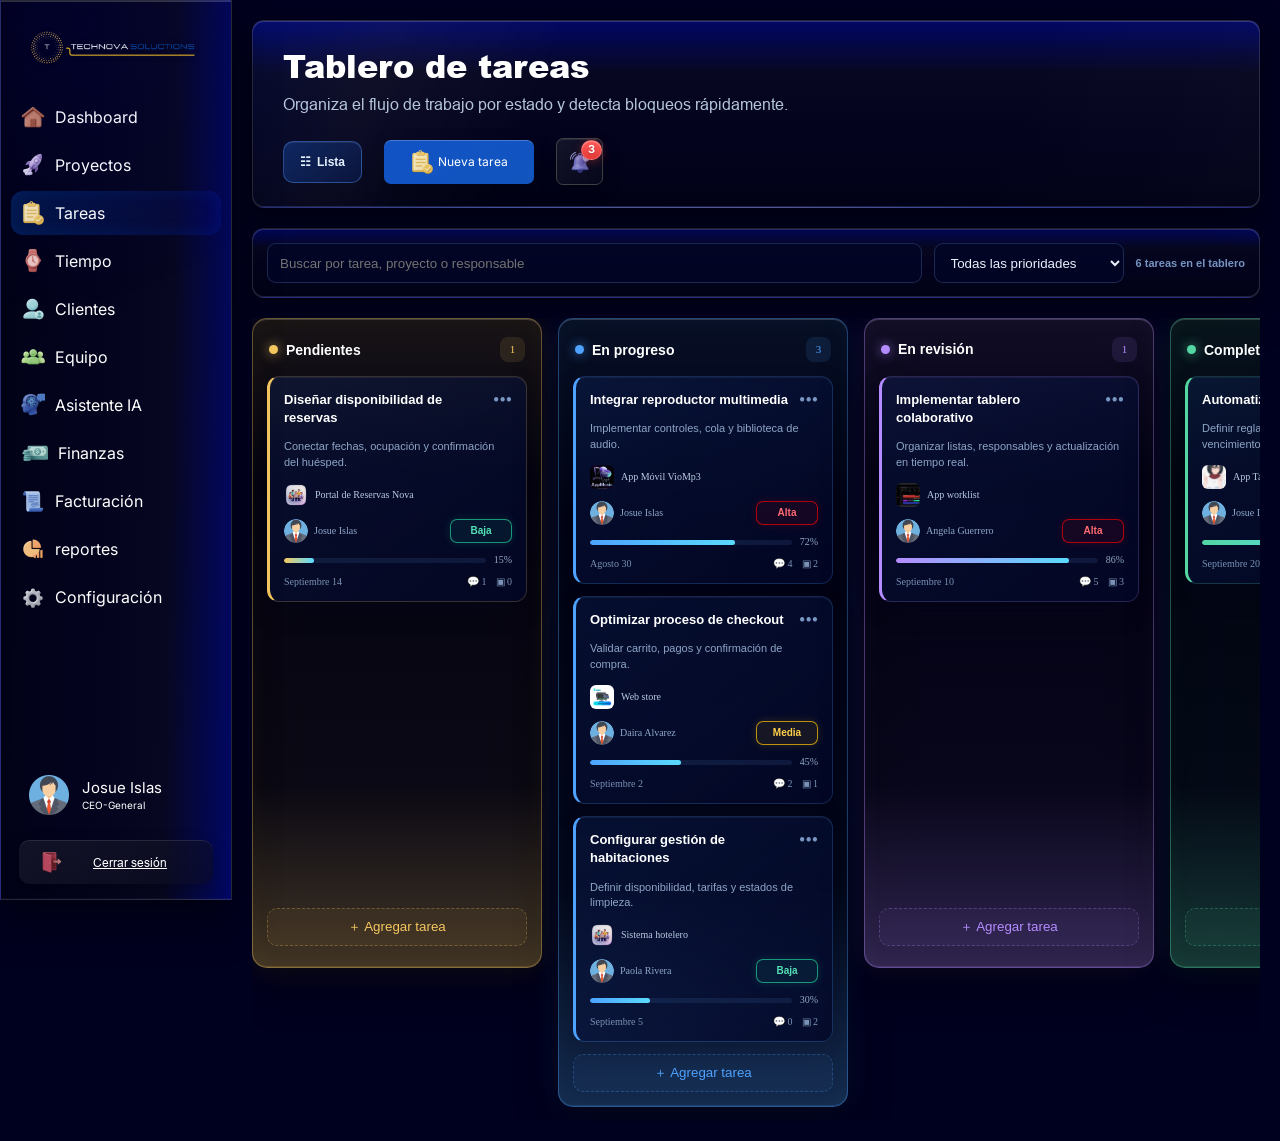
==== commit 19780b12: "Actualizar TechNova System - 2026-09-08 20:21:54" ====
--- a/App/tareas-tablero.html
+++ b/App/tareas-tablero.html
@@ -36,7 +36,10 @@
             <header class="tasks-board-header glass-reactive">
                 <div><span>Gestión visual</span><h1>Tablero de tareas</h1><p>Organiza el flujo de trabajo por estado y detecta bloqueos rápidamente.</p></div>
                 <div class="tasks-board-header-actions" aria-label="Acciones del tablero de tareas">
-                    <a href="tareas.html">☷ Lista</a>
+                    <a class="tasks-board-list-button" href="tareas.html" aria-label="Abrir vista de lista">
+                        <span class="tasks-board-list-icon" aria-hidden="true">☷</span>
+                        <span class="tasks-board-list-label">Lista</span>
+                    </a>
                     <button class="row-6 tasks-new-button" type="button" data-board-create><img src="assets/img/image-2@2x.png" alt="" aria-hidden="true" /><span class="text-wrapper-7">Nueva tarea</span></button>
                     <div class="notification-wrapper">
                         <div class="row-7 notification-button" id="notificationButton" role="button" tabindex="0" aria-expanded="false" aria-label="Abrir notificaciones">
--- a/App/css/pages/tareas.css
+++ b/App/css/pages/tareas.css
@@ -2680,7 +2680,7 @@
 
 @media (max-width: 390px) {
     .tasks-header-actions {
-        grid-template-columns: minmax(0, 1fr) 47px;
+        grid-template-columns: minmax(0, 1fr) 97px;
     }
 
     .tasks-filter-button,
--- a/App/css/pages/tareas-tablero.css
+++ b/App/css/pages/tareas-tablero.css
@@ -12,6 +12,9 @@
 .tasks-board-header-actions > a,
 .tasks-board-header-actions > button { min-height:42px; display:inline-flex; align-items:center; justify-content:center; padding:0 16px; border:1px solid rgba(93,158,255,.38); border-radius:10px; color:#e6f1ff; background:linear-gradient(135deg,rgba(29,103,222,.32),rgba(13,48,129,.28)); box-shadow:inset 0 1px rgba(255,255,255,.08); text-decoration:none; cursor:pointer; font:700 12px/1 Arial,sans-serif; }
 .tasks-board-header-actions > a { position:relative; isolation:isolate; overflow:hidden; transition:transform 180ms ease,border-color 180ms ease,background 180ms ease,box-shadow 180ms ease; }
+.tasks-board-header-actions .tasks-board-list-button { gap:6px; }
+.tasks-board-header-actions span.tasks-board-list-icon,
+.tasks-board-header-actions span.tasks-board-list-label { display:inline-block; }
 .tasks-board-header-actions > a::after { content:""; position:absolute; top:-90%; left:-50%; width:34%; height:280%; opacity:0; transform:rotate(22deg) translateX(-60%); background:linear-gradient(90deg,transparent,rgba(255,255,255,.15),rgba(175,210,255,.38),rgba(255,255,255,.12),transparent); filter:blur(2px); pointer-events:none; }
 .tasks-board-header-actions > a:hover,
 .tasks-board-header-actions > a:focus-visible { transform:translateY(-2px); border-color:rgba(120,170,255,.3); background:linear-gradient(135deg,rgba(255,255,255,.065),rgba(255,255,255,.015)),rgba(4,4,24,.52); box-shadow:inset 0 1px 0 rgba(255,255,255,.16),0 12px 26px rgba(0,0,0,.2),0 0 18px rgba(60,120,255,.08); outline:0; }
@@ -77,4 +80,5 @@
 @media(max-width:1280px){.tasks-board-header{height:auto;align-items:flex-start;flex-wrap:wrap;padding-top:22px;padding-bottom:22px}.tasks-board-header>div:first-child{flex-basis:100%}.tasks-board-header-actions{width:100%;justify-content:flex-start}}
 @media(max-width:1024px){.tasks-board-shell{width:100%;margin-left:0;padding:76px 20px 20px}.tasks-board-header h1{font-size:clamp(24px,3.2vw,26px)}.tasks-board-header p{font-size:14px}}
 @media(max-width:700px){.tasks-board-shell{padding:68px 12px 20px}.tasks-board-header{height:auto;min-height:226px;align-items:flex-start;flex-direction:column;padding:20px 16px}.tasks-board-header h1{font-size:clamp(22px,6.2vw,24px)}.tasks-board-header-actions{width:100%;gap:10px}.tasks-board-header-actions a{flex:1}.tasks-board-header-actions .tasks-new-button{flex:1 1 150px;min-width:0}.tasks-board-header-actions .notification-wrapper{flex:0 0 47px}.tasks-board-toolbar{grid-template-columns:1fr}.tasks-kanban{grid-template-columns:1fr;overflow:visible}.kanban-column{min-height:0}.kanban-cards{min-height:80px}}
+@media(max-width:360px){.tasks-board-header-actions .tasks-board-list-button{width:44px;min-width:44px;flex:0 0 44px;padding-inline:0;gap:0}.tasks-board-header-actions span.tasks-board-list-label{display:none}.tasks-board-header-actions span.tasks-board-list-icon{font-size:18px;line-height:1}}
 @media(prefers-reduced-motion:reduce){.kanban-column{animation:none;will-change:auto}.kanban-card,.kanban-cards,.tasks-board-header-actions>a{transition:none}.tasks-board-header-actions>a:hover::after,.tasks-board-header-actions>a:focus-visible::after{animation:none}}
